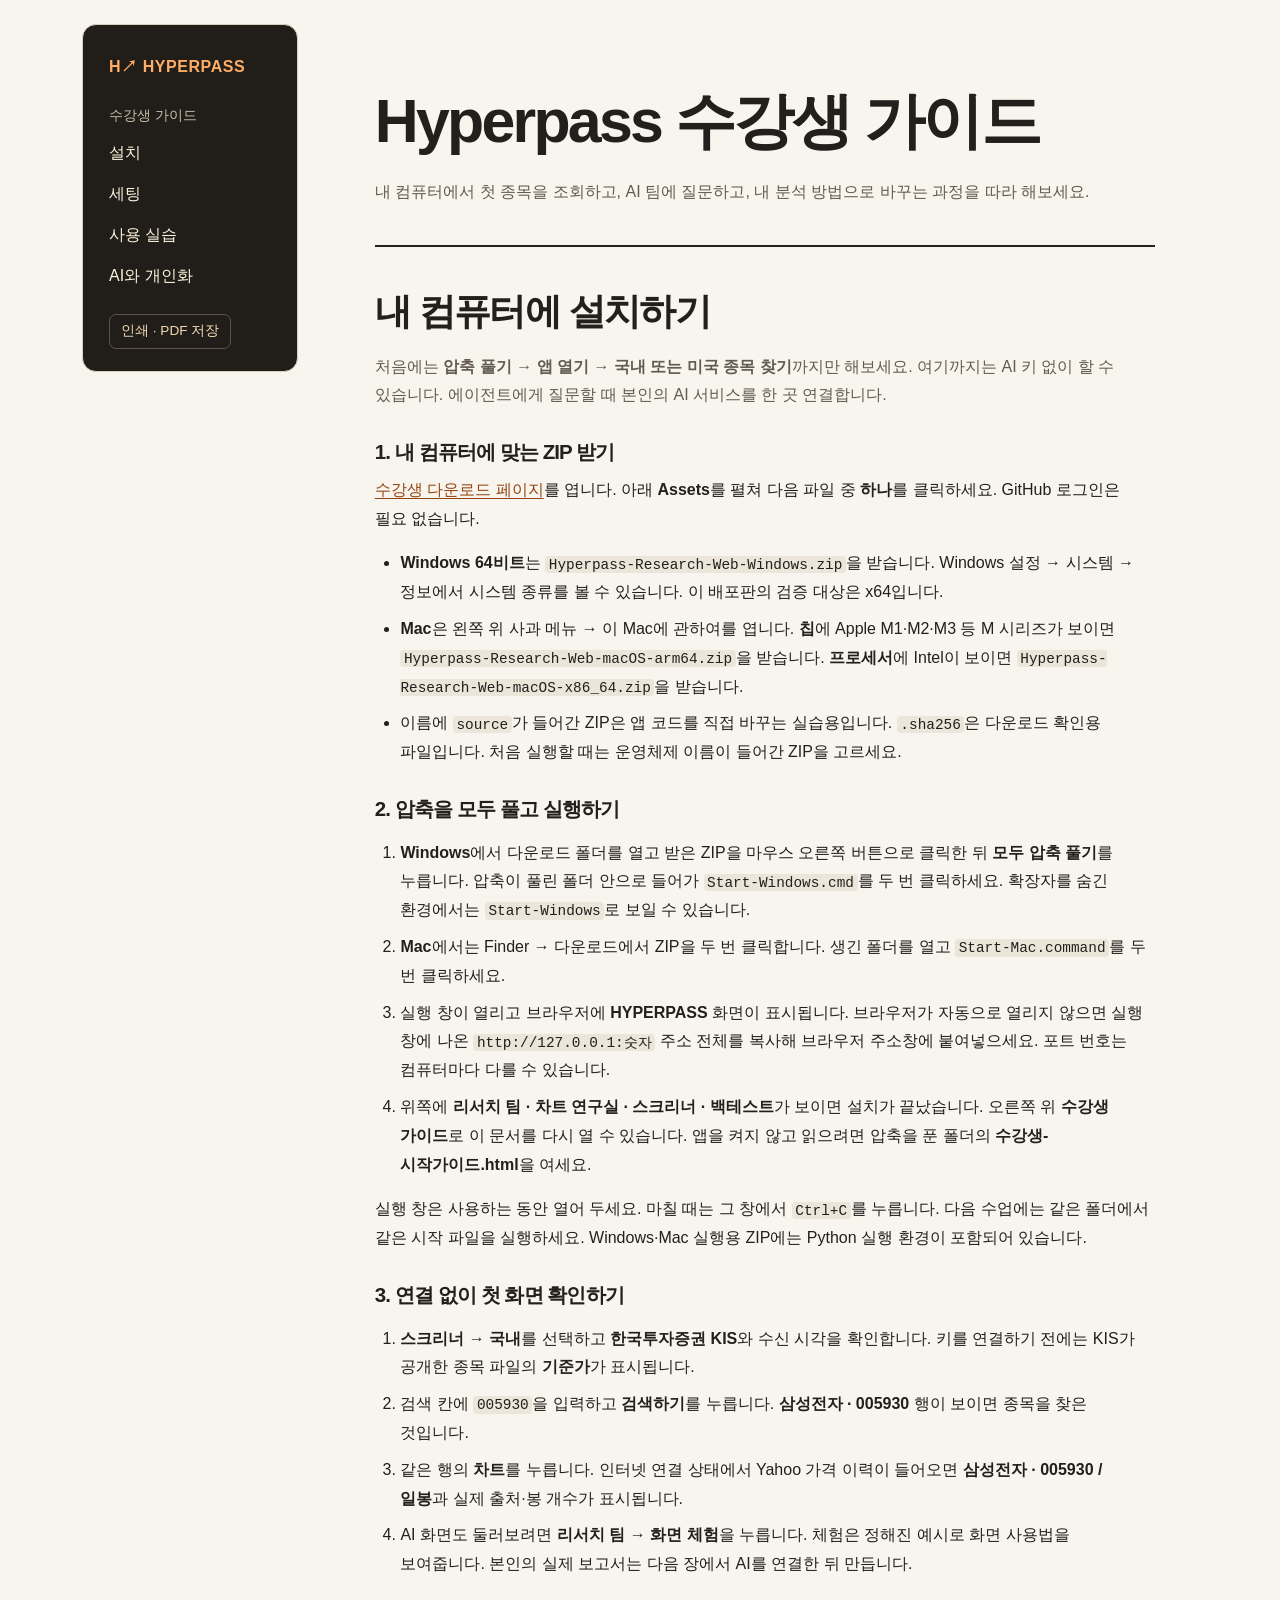
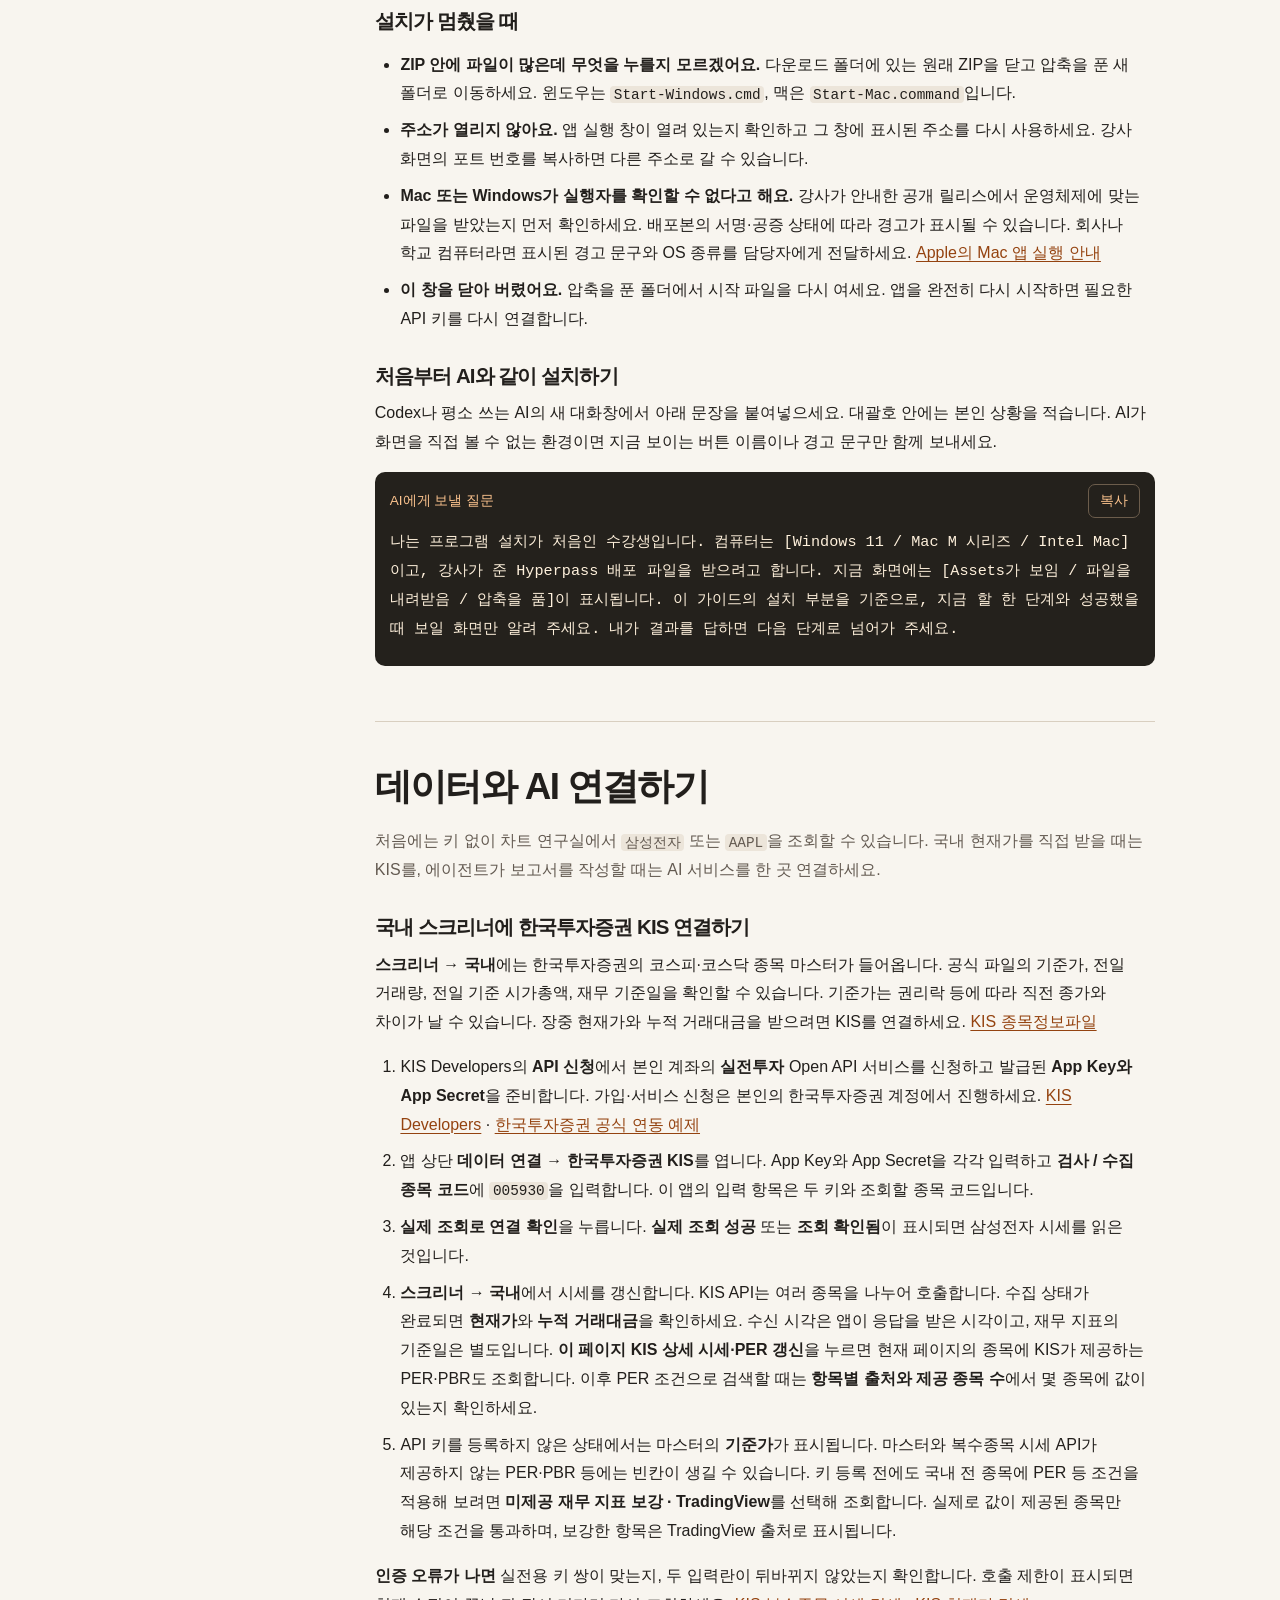
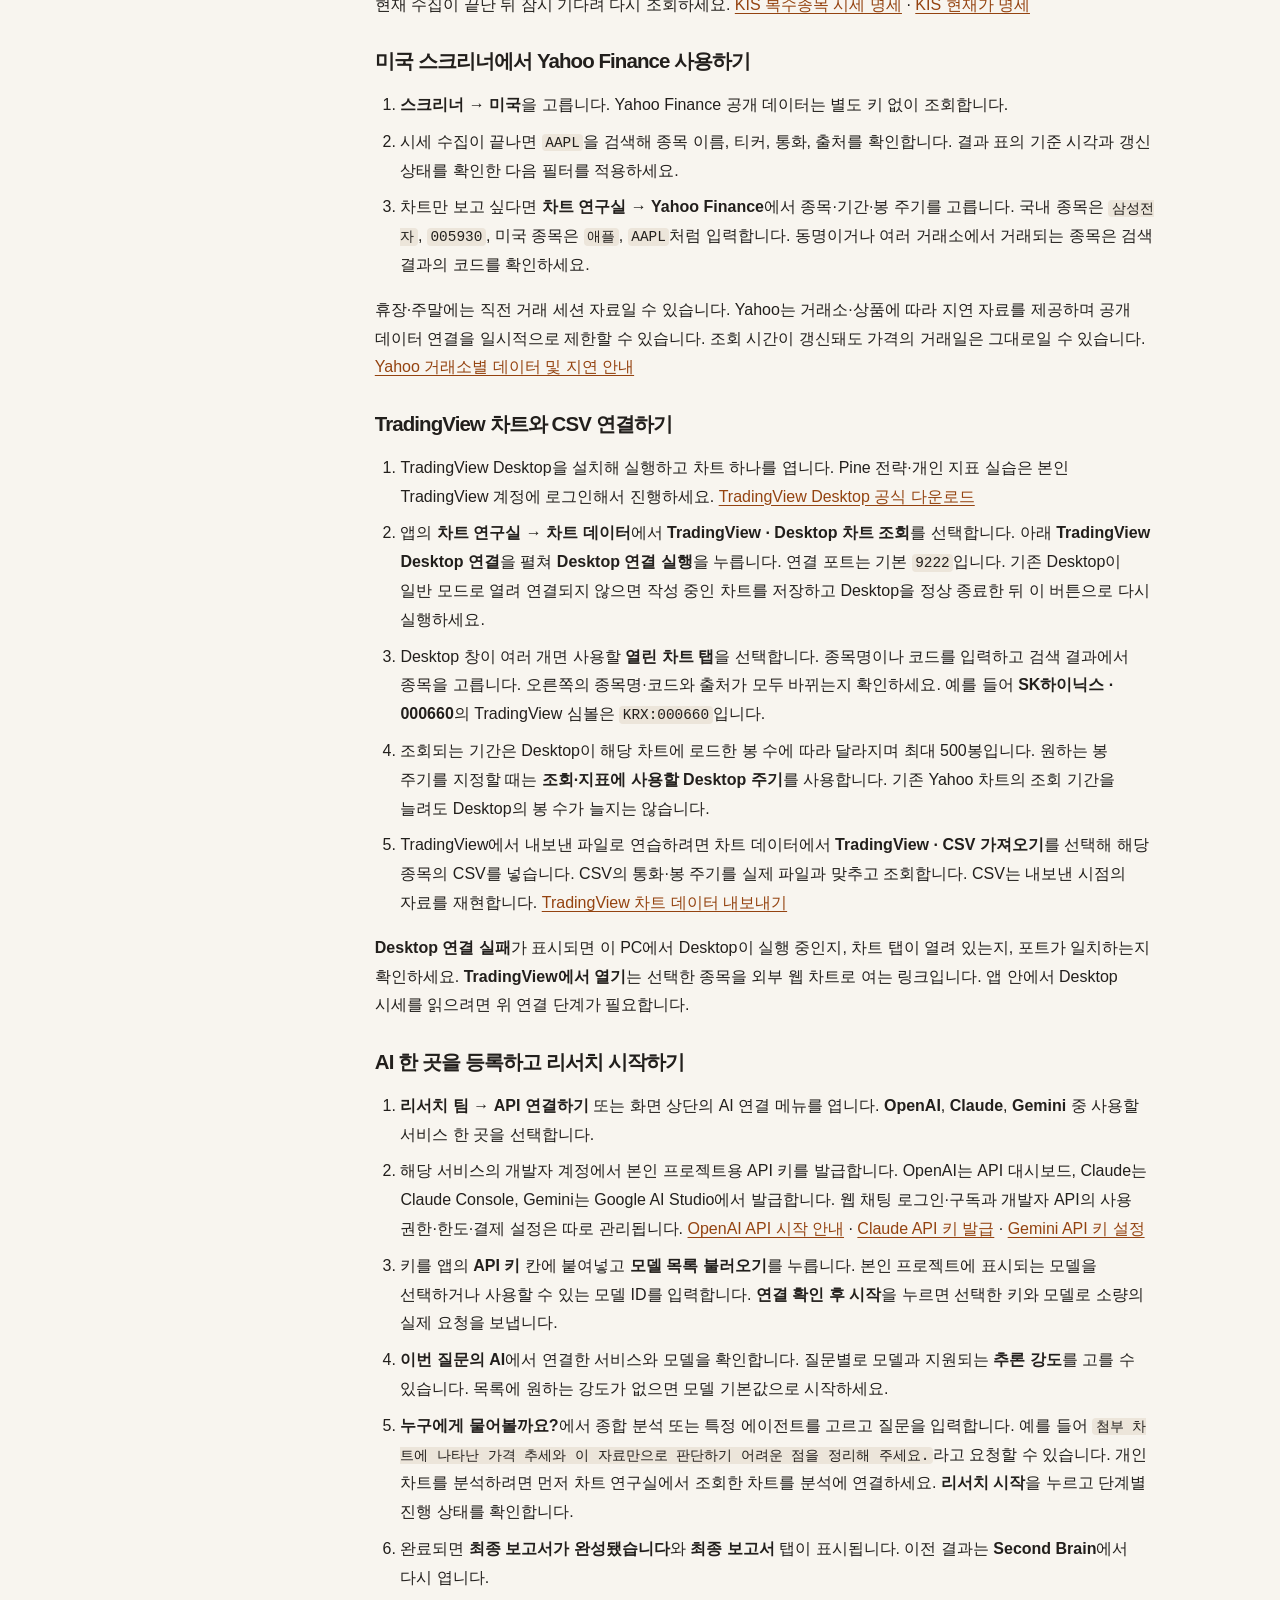
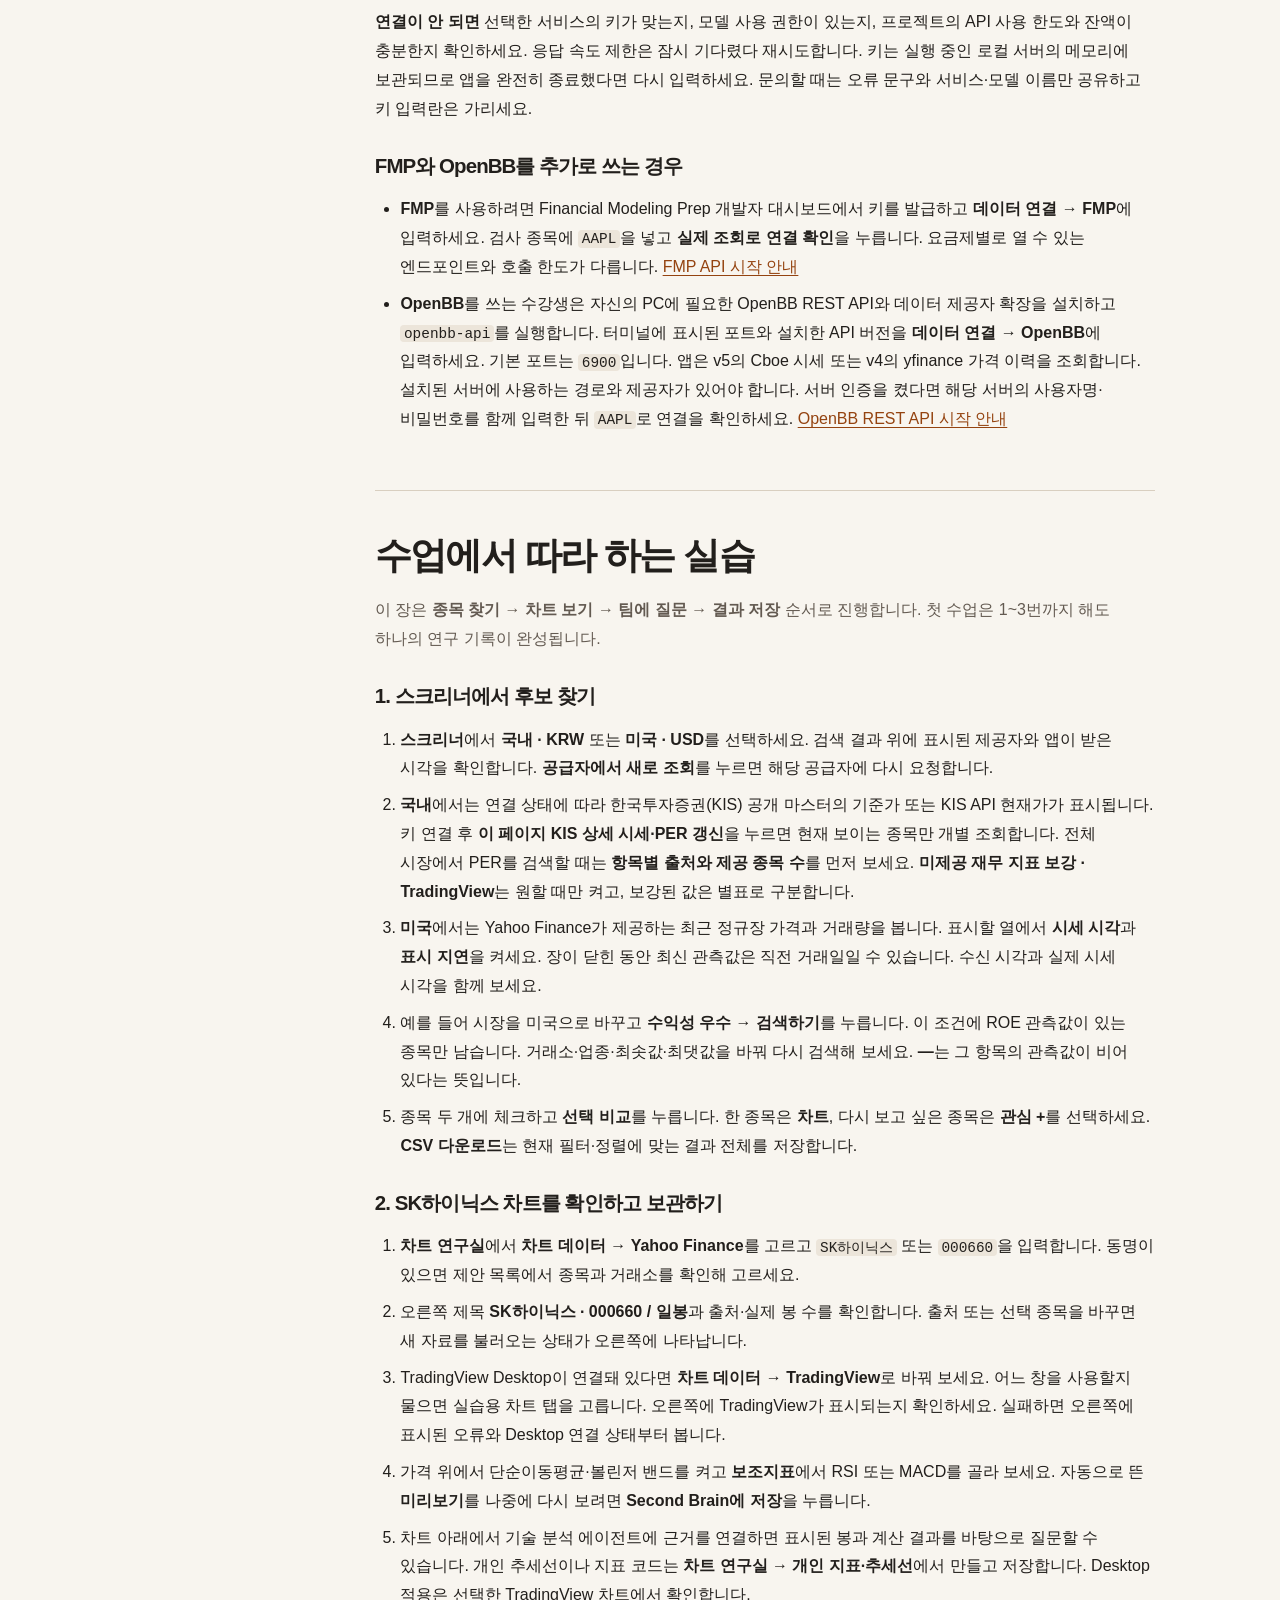
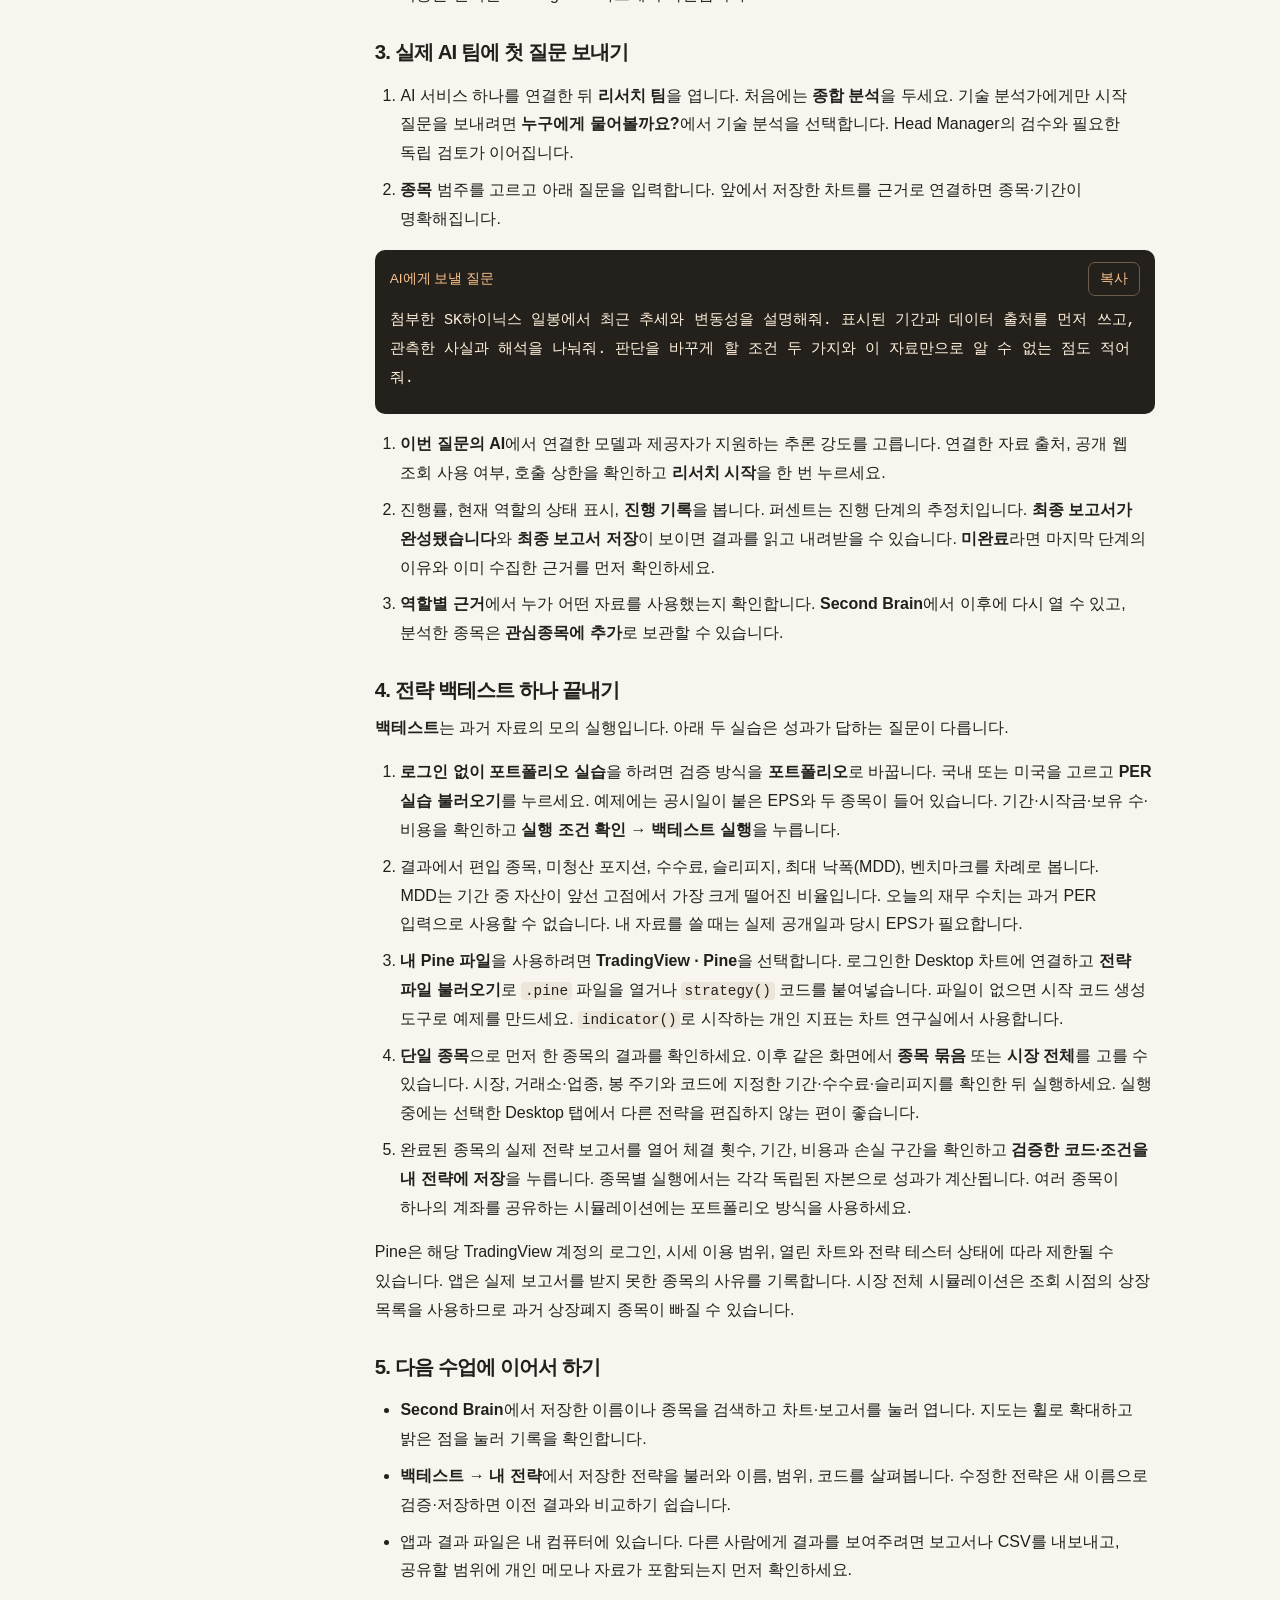
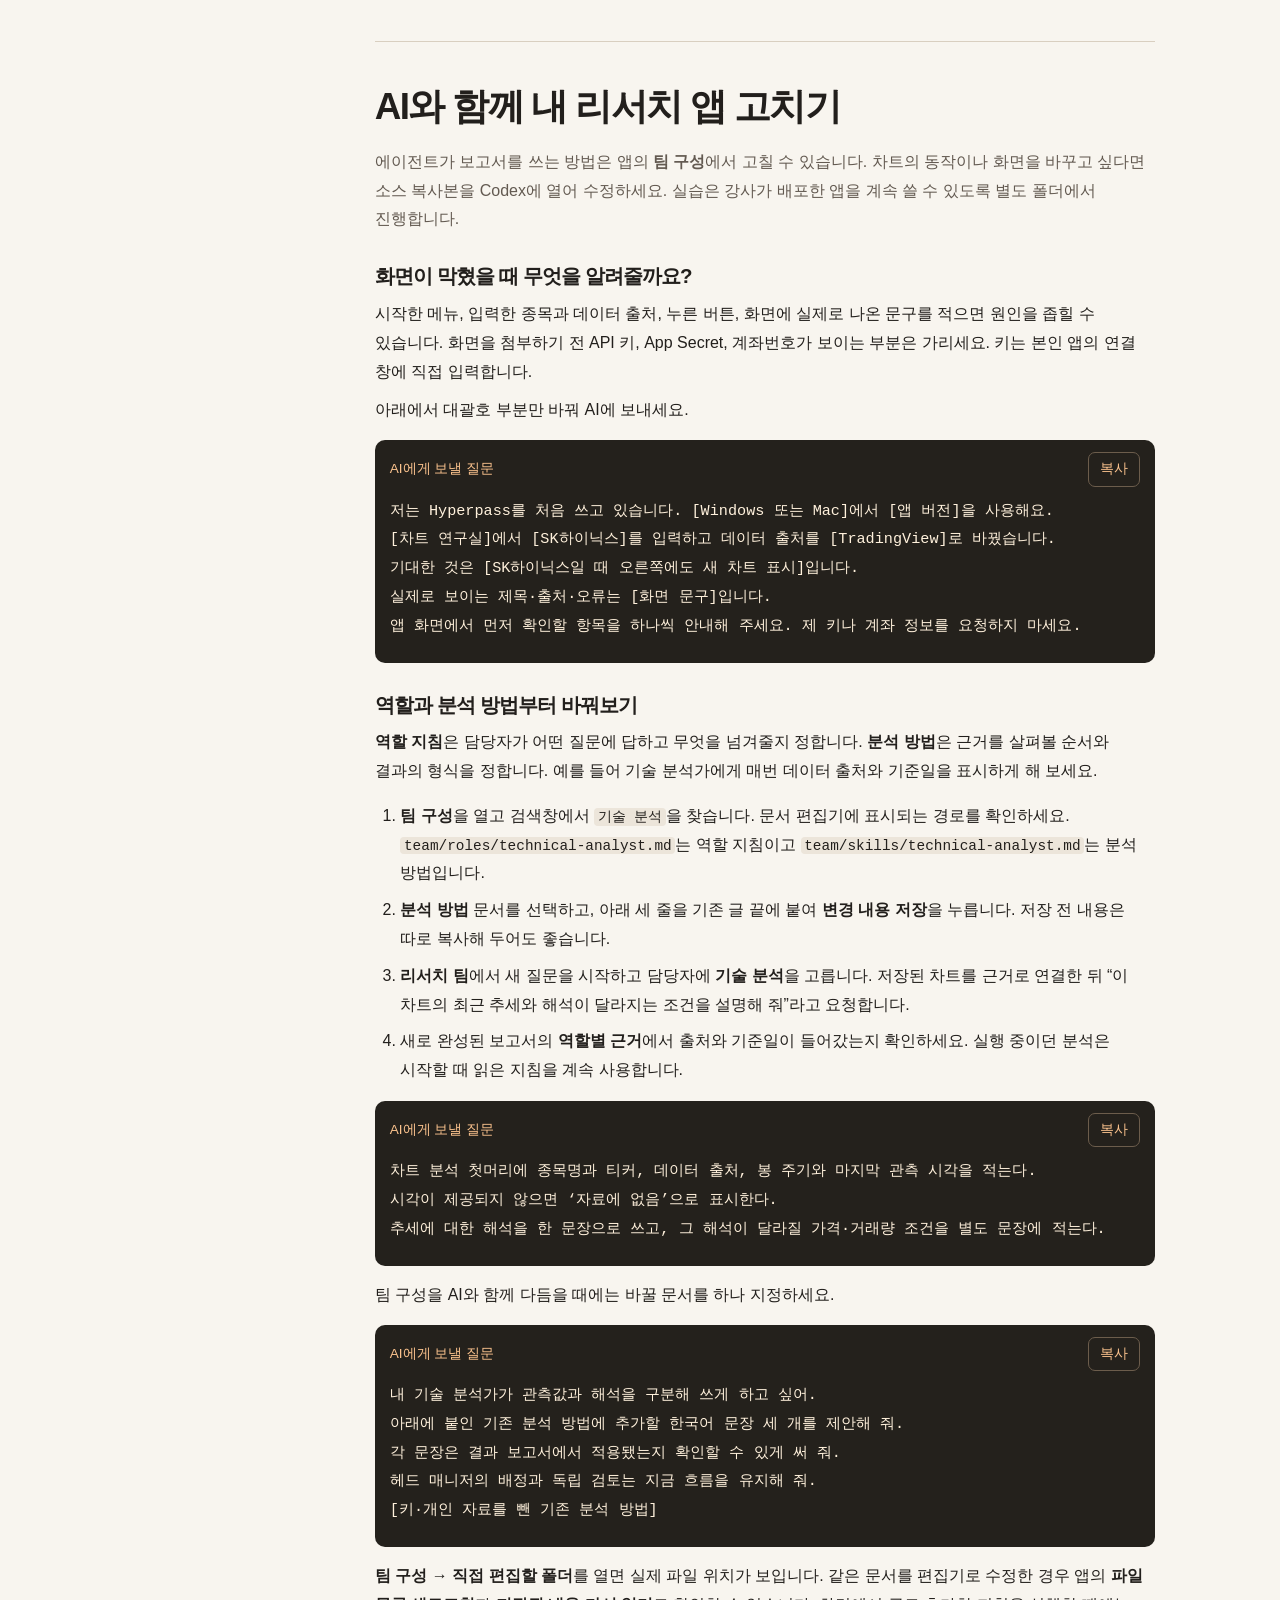
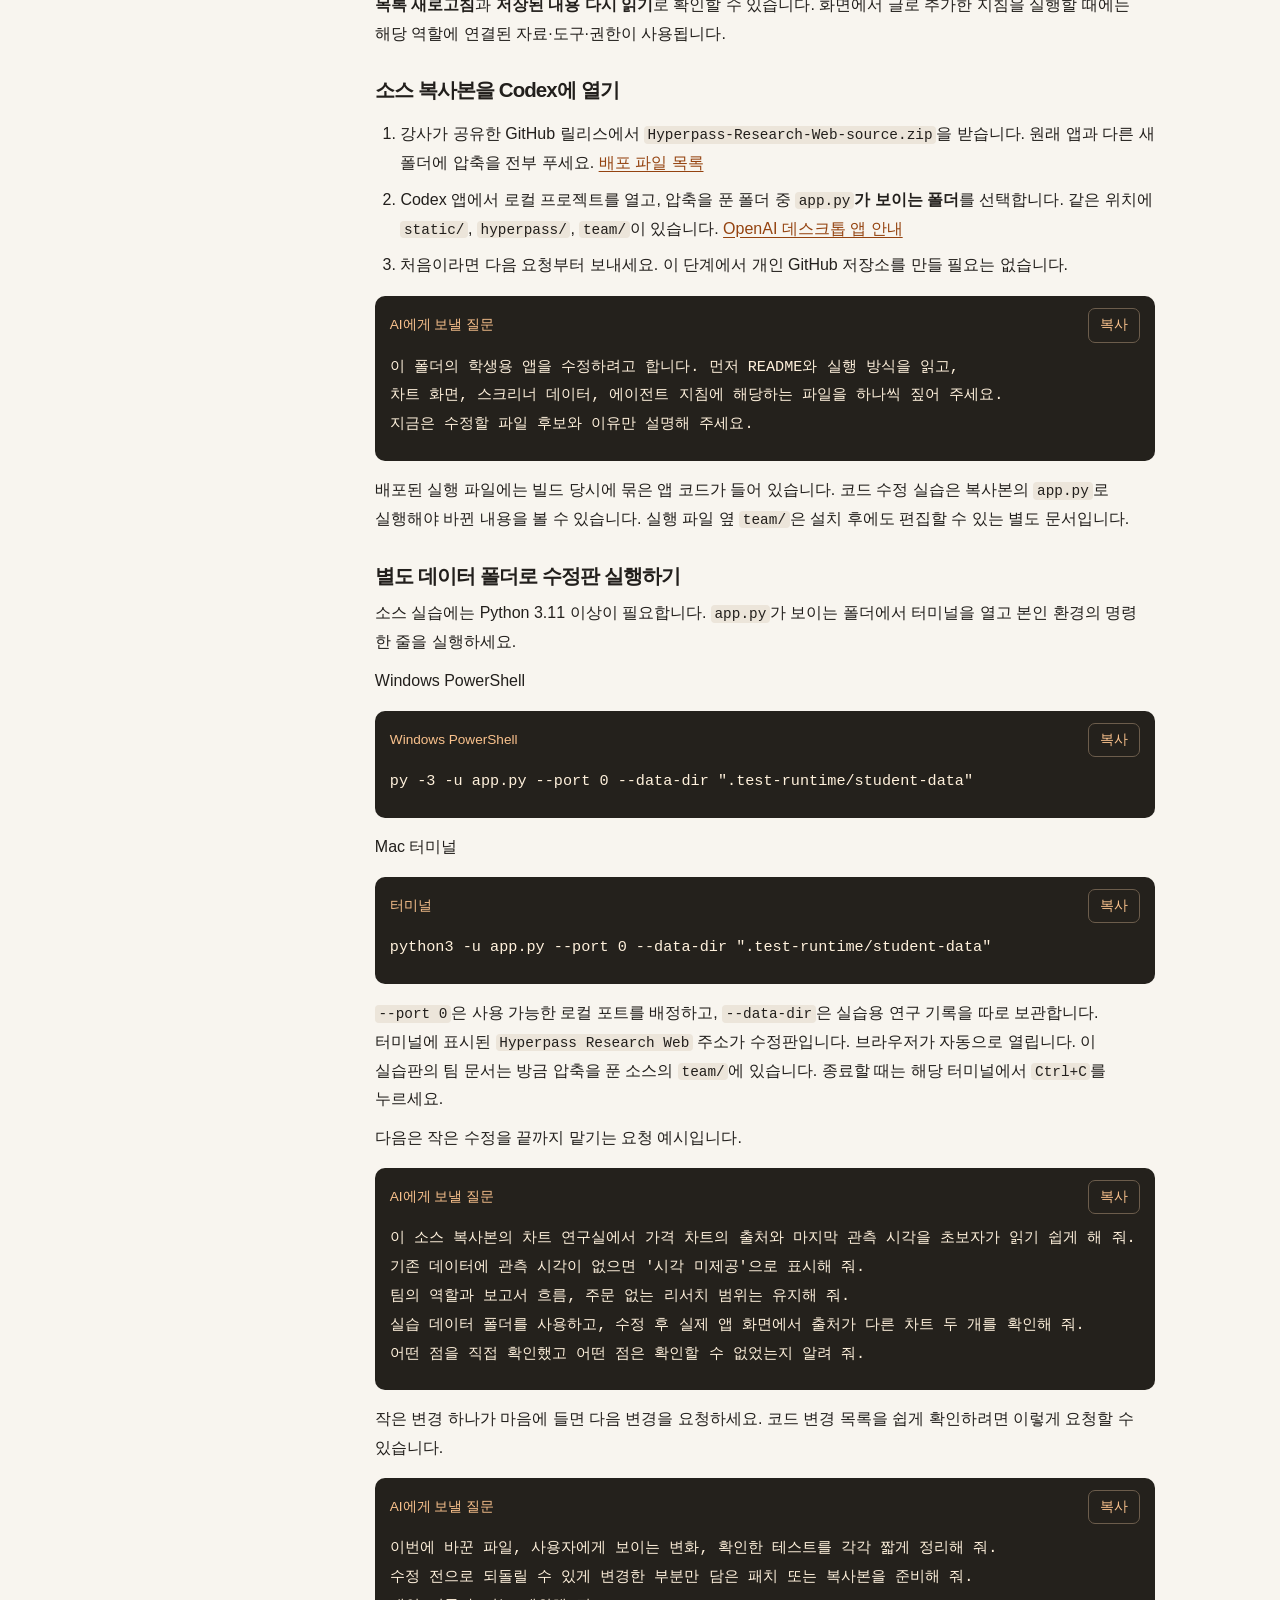
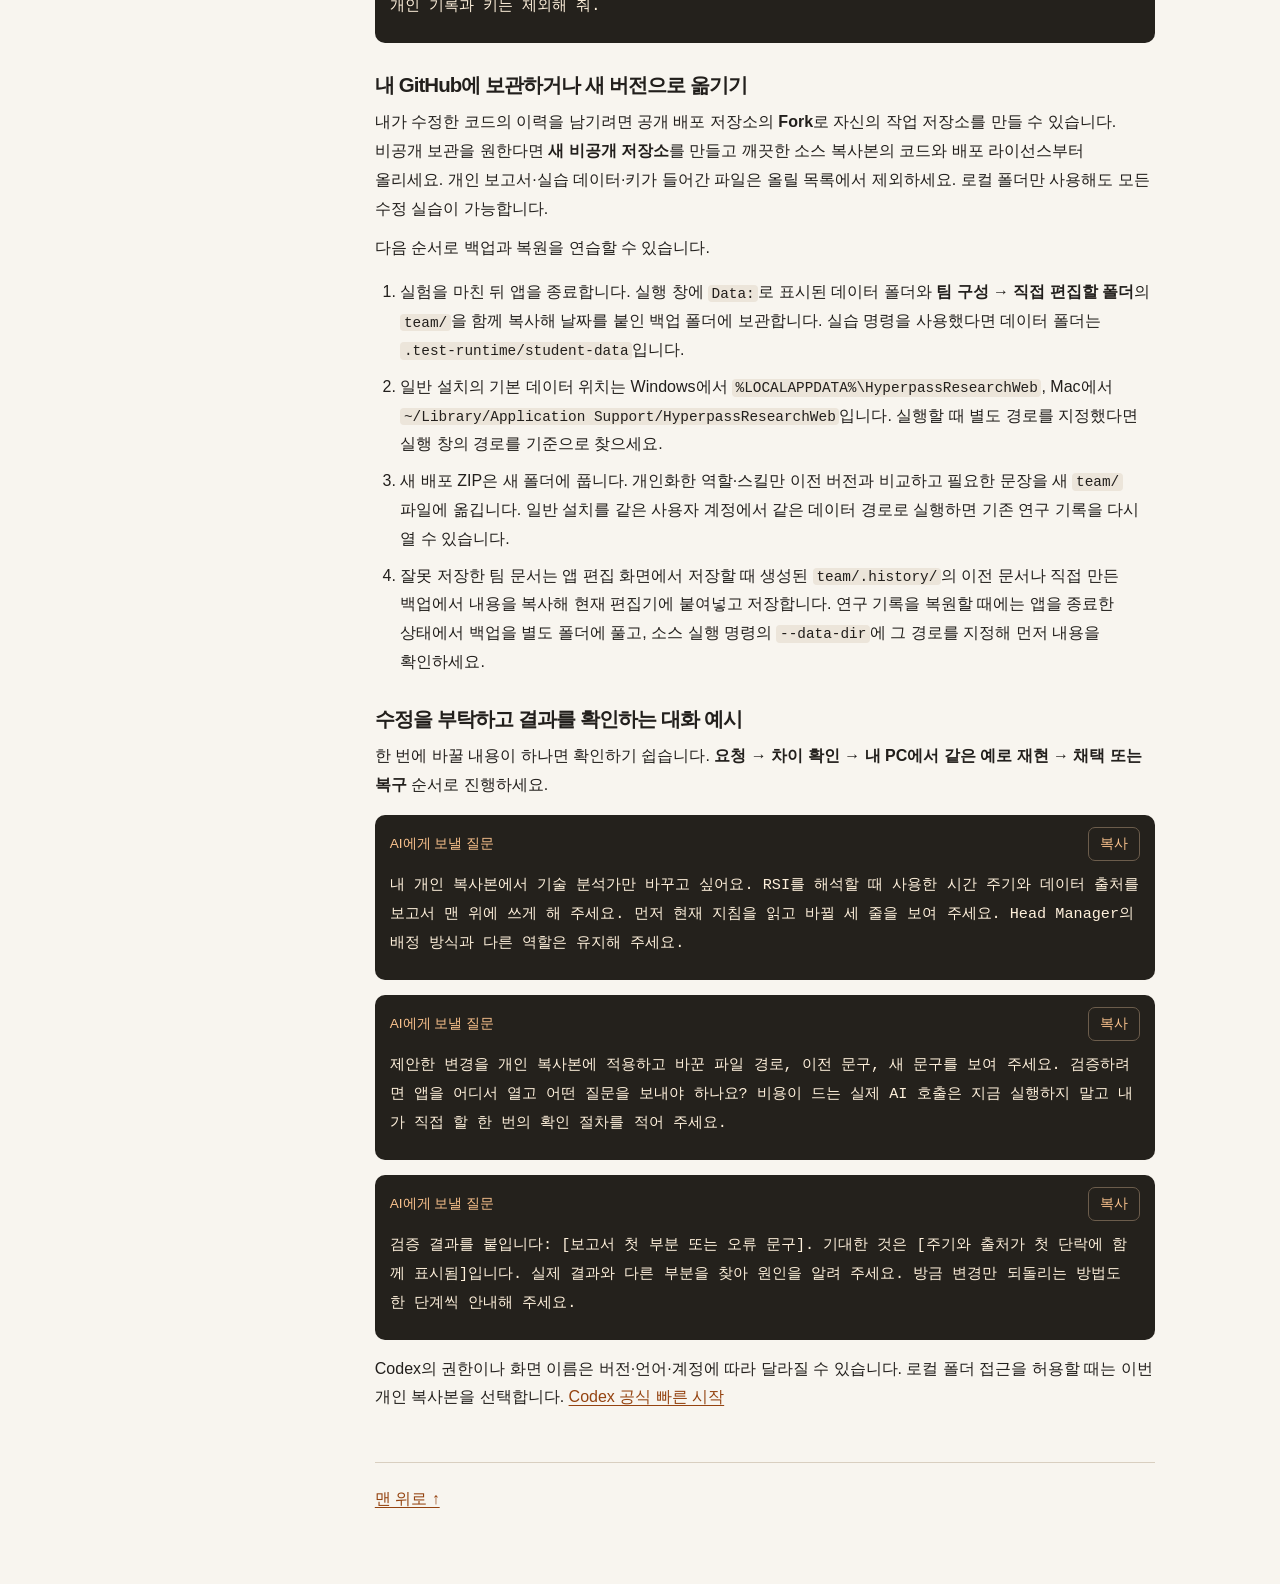
==== 수강생-시작가이드.html @ 729f82e4 "Refresh charts on selection and screen equities from KIS and Yahoo with a student handbook" ====
<!doctype html>
<html lang="ko"><head><meta charset="utf-8"><meta name="viewport" content="width=device-width,initial-scale=1"><title>Hyperpass 수강생 가이드</title><link rel="stylesheet" href="static/student-guide.css"></head>
<body><a class="skip" href="#install">본문으로 이동</a><div class="layout"><nav aria-label="가이드 목차"><a class="brand" href="#top">H↗ HYPERPASS</a><p>수강생 가이드</p><a href="#install">설치</a><a href="#setup">세팅</a><a href="#use">사용 실습</a><a href="#custom">AI와 개인화</a><button type="button" id="print">인쇄 · PDF 저장</button></nav>
<main><header id="top"><h1>Hyperpass 수강생 가이드</h1><p>내 컴퓨터에서 첫 종목을 조회하고, AI 팀에 질문하고, 내 분석 방법으로 바꾸는 과정을 따라 해보세요.</p></header>
<section class="chapter" id="install">
<h2>내 컴퓨터에 설치하기</h2>
<p>처음에는 <strong>압축 풀기 → 앱 열기 → 국내 또는 미국 종목 찾기</strong>까지만 해보세요. 여기까지는 AI 키 없이 할 수 있습니다. 에이전트에게 질문할 때 본인의 AI 서비스를 한 곳 연결합니다.</p>
<h3>1. 내 컴퓨터에 맞는 ZIP 받기</h3>
<p><a href="https://github.com/rrw9002-ops/Hyperpass-Research-Web/releases/tag/v0.7.2-preview">수강생 다운로드 페이지</a>를 엽니다. 아래 <strong>Assets</strong>를 펼쳐 다음 파일 중 <strong>하나</strong>를 클릭하세요. GitHub 로그인은 필요 없습니다.</p>
<ul>
<li><strong>Windows 64비트</strong>는 <code>Hyperpass-Research-Web-Windows.zip</code>을 받습니다. Windows 설정 → 시스템 → 정보에서 시스템 종류를 볼 수 있습니다. 이 배포판의 검증 대상은 x64입니다.</li>
<li><strong>Mac</strong>은 왼쪽 위 사과 메뉴 → 이 Mac에 관하여를 엽니다. <strong>칩</strong>에 Apple M1·M2·M3 등 M 시리즈가 보이면 <code>Hyperpass-Research-Web-macOS-arm64.zip</code>을 받습니다. <strong>프로세서</strong>에 Intel이 보이면 <code>Hyperpass-Research-Web-macOS-x86_64.zip</code>을 받습니다.</li>
<li>이름에 <code>source</code>가 들어간 ZIP은 앱 코드를 직접 바꾸는 실습용입니다. <code>.sha256</code>은 다운로드 확인용 파일입니다. 처음 실행할 때는 운영체제 이름이 들어간 ZIP을 고르세요.</li>
</ul>
<h3>2. 압축을 모두 풀고 실행하기</h3>
<ol>
<li><strong>Windows</strong>에서 다운로드 폴더를 열고 받은 ZIP을 마우스 오른쪽 버튼으로 클릭한 뒤 <strong>모두 압축 풀기</strong>를 누릅니다. 압축이 풀린 폴더 안으로 들어가 <code>Start-Windows.cmd</code>를 두 번 클릭하세요. 확장자를 숨긴 환경에서는 <code>Start-Windows</code>로 보일 수 있습니다.</li>
<li><strong>Mac</strong>에서는 Finder → 다운로드에서 ZIP을 두 번 클릭합니다. 생긴 폴더를 열고 <code>Start-Mac.command</code>를 두 번 클릭하세요.</li>
<li>실행 창이 열리고 브라우저에 <strong>HYPERPASS</strong> 화면이 표시됩니다. 브라우저가 자동으로 열리지 않으면 실행 창에 나온 <code>http://127.0.0.1:숫자</code> 주소 전체를 복사해 브라우저 주소창에 붙여넣으세요. 포트 번호는 컴퓨터마다 다를 수 있습니다.</li>
<li>위쪽에 <strong>리서치 팀 · 차트 연구실 · 스크리너 · 백테스트</strong>가 보이면 설치가 끝났습니다. 오른쪽 위 <strong>수강생 가이드</strong>로 이 문서를 다시 열 수 있습니다. 앱을 켜지 않고 읽으려면 압축을 푼 폴더의 <strong>수강생-시작가이드.html</strong>을 여세요.</li>
</ol>
<p>실행 창은 사용하는 동안 열어 두세요. 마칠 때는 그 창에서 <code>Ctrl+C</code>를 누릅니다. 다음 수업에는 같은 폴더에서 같은 시작 파일을 실행하세요. Windows·Mac 실행용 ZIP에는 Python 실행 환경이 포함되어 있습니다.</p>
<h3>3. 연결 없이 첫 화면 확인하기</h3>
<ol>
<li><strong>스크리너 → 국내</strong>를 선택하고 <strong>한국투자증권 KIS</strong>와 수신 시각을 확인합니다. 키를 연결하기 전에는 KIS가 공개한 종목 파일의 <strong>기준가</strong>가 표시됩니다.</li>
<li>검색 칸에 <code>005930</code>을 입력하고 <strong>검색하기</strong>를 누릅니다. <strong>삼성전자 · 005930</strong> 행이 보이면 종목을 찾은 것입니다.</li>
<li>같은 행의 <strong>차트</strong>를 누릅니다. 인터넷 연결 상태에서 Yahoo 가격 이력이 들어오면 <strong>삼성전자 · 005930 / 일봉</strong>과 실제 출처·봉 개수가 표시됩니다.</li>
<li>AI 화면도 둘러보려면 <strong>리서치 팀 → 화면 체험</strong>을 누릅니다. 체험은 정해진 예시로 화면 사용법을 보여줍니다. 본인의 실제 보고서는 다음 장에서 AI를 연결한 뒤 만듭니다.</li>
</ol>
<h3>설치가 멈췄을 때</h3>
<ul>
<li><strong>ZIP 안에 파일이 많은데 무엇을 누를지 모르겠어요.</strong> 다운로드 폴더에 있는 원래 ZIP을 닫고 압축을 푼 새 폴더로 이동하세요. 윈도우는 <code>Start-Windows.cmd</code>, 맥은 <code>Start-Mac.command</code>입니다.</li>
<li><strong>주소가 열리지 않아요.</strong> 앱 실행 창이 열려 있는지 확인하고 그 창에 표시된 주소를 다시 사용하세요. 강사 화면의 포트 번호를 복사하면 다른 주소로 갈 수 있습니다.</li>
<li><strong>Mac 또는 Windows가 실행자를 확인할 수 없다고 해요.</strong> 강사가 안내한 공개 릴리스에서 운영체제에 맞는 파일을 받았는지 먼저 확인하세요. 배포본의 서명·공증 상태에 따라 경고가 표시될 수 있습니다. 회사나 학교 컴퓨터라면 표시된 경고 문구와 OS 종류를 담당자에게 전달하세요. <a href="https://support.apple.com/ko-kr/102445">Apple의 Mac 앱 실행 안내</a></li>
<li><strong>이 창을 닫아 버렸어요.</strong> 압축을 푼 폴더에서 시작 파일을 다시 여세요. 앱을 완전히 다시 시작하면 필요한 API 키를 다시 연결합니다.</li>
</ul>
<h3>처음부터 AI와 같이 설치하기</h3>
<p>Codex나 평소 쓰는 AI의 새 대화창에서 아래 문장을 붙여넣으세요. 대괄호 안에는 본인 상황을 적습니다. AI가 화면을 직접 볼 수 없는 환경이면 지금 보이는 버튼 이름이나 경고 문구만 함께 보내세요.</p>
<div class="example"><div><span>AI에게 보낼 질문</span><button class="copy" type="button">복사</button></div><pre><code>나는 프로그램 설치가 처음인 수강생입니다. 컴퓨터는 [Windows 11 / Mac M 시리즈 / Intel Mac]이고, 강사가 준 Hyperpass 배포 파일을 받으려고 합니다. 지금 화면에는 [Assets가 보임 / 파일을 내려받음 / 압축을 품]이 표시됩니다. 이 가이드의 설치 부분을 기준으로, 지금 할 한 단계와 성공했을 때 보일 화면만 알려 주세요. 내가 결과를 답하면 다음 단계로 넘어가 주세요.</code></pre></div>
</section>
<section class="chapter" id="setup">
<h2>데이터와 AI 연결하기</h2>
<p>처음에는 키 없이 차트 연구실에서 <code>삼성전자</code> 또는 <code>AAPL</code>을 조회할 수 있습니다. 국내 현재가를 직접 받을 때는 KIS를, 에이전트가 보고서를 작성할 때는 AI 서비스를 한 곳 연결하세요.</p>
<h3>국내 스크리너에 한국투자증권 KIS 연결하기</h3>
<p><strong>스크리너 → 국내</strong>에는 한국투자증권의 코스피·코스닥 종목 마스터가 들어옵니다. 공식 파일의 기준가, 전일 거래량, 전일 기준 시가총액, 재무 기준일을 확인할 수 있습니다. 기준가는 권리락 등에 따라 직전 종가와 차이가 날 수 있습니다. 장중 현재가와 누적 거래대금을 받으려면 KIS를 연결하세요. <a href="https://github.com/koreainvestment/open-trading-api/tree/main/stocks_info">KIS 종목정보파일</a></p>
<ol>
<li>KIS Developers의 <strong>API 신청</strong>에서 본인 계좌의 <strong>실전투자</strong> Open API 서비스를 신청하고 발급된 <strong>App Key와 App Secret</strong>을 준비합니다. 가입·서비스 신청은 본인의 한국투자증권 계정에서 진행하세요. <a href="https://apiportal.koreainvestment.com/">KIS Developers</a> · <a href="https://github.com/koreainvestment/open-trading-api">한국투자증권 공식 연동 예제</a></li>
<li>앱 상단 <strong>데이터 연결 → 한국투자증권 KIS</strong>를 엽니다. App Key와 App Secret을 각각 입력하고 <strong>검사 / 수집 종목 코드</strong>에 <code>005930</code>을 입력합니다. 이 앱의 입력 항목은 두 키와 조회할 종목 코드입니다.</li>
<li><strong>실제 조회로 연결 확인</strong>을 누릅니다. <strong>실제 조회 성공</strong> 또는 <strong>조회 확인됨</strong>이 표시되면 삼성전자 시세를 읽은 것입니다.</li>
<li><strong>스크리너 → 국내</strong>에서 시세를 갱신합니다. KIS API는 여러 종목을 나누어 호출합니다. 수집 상태가 완료되면 <strong>현재가</strong>와 <strong>누적 거래대금</strong>을 확인하세요. 수신 시각은 앱이 응답을 받은 시각이고, 재무 지표의 기준일은 별도입니다. <strong>이 페이지 KIS 상세 시세·PER 갱신</strong>을 누르면 현재 페이지의 종목에 KIS가 제공하는 PER·PBR도 조회합니다. 이후 PER 조건으로 검색할 때는 <strong>항목별 출처와 제공 종목 수</strong>에서 몇 종목에 값이 있는지 확인하세요.</li>
<li>API 키를 등록하지 않은 상태에서는 마스터의 <strong>기준가</strong>가 표시됩니다. 마스터와 복수종목 시세 API가 제공하지 않는 PER·PBR 등에는 빈칸이 생길 수 있습니다. 키 등록 전에도 국내 전 종목에 PER 등 조건을 적용해 보려면 <strong>미제공 재무 지표 보강 · TradingView</strong>를 선택해 조회합니다. 실제로 값이 제공된 종목만 해당 조건을 통과하며, 보강한 항목은 TradingView 출처로 표시됩니다.</li>
</ol>
<p><strong>인증 오류가 나면</strong> 실전용 키 쌍이 맞는지, 두 입력란이 뒤바뀌지 않았는지 확인합니다. 호출 제한이 표시되면 현재 수집이 끝난 뒤 잠시 기다려 다시 조회하세요. <a href="https://github.com/koreainvestment/open-trading-api/tree/main/examples_llm/domestic_stock/intstock_multprice">KIS 복수종목 시세 명세</a> · <a href="https://github.com/koreainvestment/open-trading-api/tree/main/examples_llm/domestic_stock/inquire_price">KIS 현재가 명세</a></p>
<h3>미국 스크리너에서 Yahoo Finance 사용하기</h3>
<ol>
<li><strong>스크리너 → 미국</strong>을 고릅니다. Yahoo Finance 공개 데이터는 별도 키 없이 조회합니다.</li>
<li>시세 수집이 끝나면 <code>AAPL</code>을 검색해 종목 이름, 티커, 통화, 출처를 확인합니다. 결과 표의 기준 시각과 갱신 상태를 확인한 다음 필터를 적용하세요.</li>
<li>차트만 보고 싶다면 <strong>차트 연구실 → Yahoo Finance</strong>에서 종목·기간·봉 주기를 고릅니다. 국내 종목은 <code>삼성전자</code>, <code>005930</code>, 미국 종목은 <code>애플</code>, <code>AAPL</code>처럼 입력합니다. 동명이거나 여러 거래소에서 거래되는 종목은 검색 결과의 코드를 확인하세요.</li>
</ol>
<p>휴장·주말에는 직전 거래 세션 자료일 수 있습니다. Yahoo는 거래소·상품에 따라 지연 자료를 제공하며 공개 데이터 연결을 일시적으로 제한할 수 있습니다. 조회 시간이 갱신돼도 가격의 거래일은 그대로일 수 있습니다. <a href="https://help.yahoo.com/kb/finance/article-exchanges-data-delays-sln2310.html">Yahoo 거래소별 데이터 및 지연 안내</a></p>
<h3>TradingView 차트와 CSV 연결하기</h3>
<ol>
<li>TradingView Desktop을 설치해 실행하고 차트 하나를 엽니다. Pine 전략·개인 지표 실습은 본인 TradingView 계정에 로그인해서 진행하세요. <a href="https://www.tradingview.com/desktop/">TradingView Desktop 공식 다운로드</a></li>
<li>앱의 <strong>차트 연구실 → 차트 데이터</strong>에서 <strong>TradingView · Desktop 차트 조회</strong>를 선택합니다. 아래 <strong>TradingView Desktop 연결</strong>을 펼쳐 <strong>Desktop 연결 실행</strong>을 누릅니다. 연결 포트는 기본 <code>9222</code>입니다. 기존 Desktop이 일반 모드로 열려 연결되지 않으면 작성 중인 차트를 저장하고 Desktop을 정상 종료한 뒤 이 버튼으로 다시 실행하세요.</li>
<li>Desktop 창이 여러 개면 사용할 <strong>열린 차트 탭</strong>을 선택합니다. 종목명이나 코드를 입력하고 검색 결과에서 종목을 고릅니다. 오른쪽의 종목명·코드와 출처가 모두 바뀌는지 확인하세요. 예를 들어 <strong>SK하이닉스 · 000660</strong>의 TradingView 심볼은 <code>KRX:000660</code>입니다.</li>
<li>조회되는 기간은 Desktop이 해당 차트에 로드한 봉 수에 따라 달라지며 최대 500봉입니다. 원하는 봉 주기를 지정할 때는 <strong>조회·지표에 사용할 Desktop 주기</strong>를 사용합니다. 기존 Yahoo 차트의 조회 기간을 늘려도 Desktop의 봉 수가 늘지는 않습니다.</li>
<li>TradingView에서 내보낸 파일로 연습하려면 차트 데이터에서 <strong>TradingView · CSV 가져오기</strong>를 선택해 해당 종목의 CSV를 넣습니다. CSV의 통화·봉 주기를 실제 파일과 맞추고 조회합니다. CSV는 내보낸 시점의 자료를 재현합니다. <a href="https://www.tradingview.com/support/solutions/43000537255-how-to-export-chart-data/">TradingView 차트 데이터 내보내기</a></li>
</ol>
<p><strong>Desktop 연결 실패</strong>가 표시되면 이 PC에서 Desktop이 실행 중인지, 차트 탭이 열려 있는지, 포트가 일치하는지 확인하세요. <strong>TradingView에서 열기</strong>는 선택한 종목을 외부 웹 차트로 여는 링크입니다. 앱 안에서 Desktop 시세를 읽으려면 위 연결 단계가 필요합니다.</p>
<h3>AI 한 곳을 등록하고 리서치 시작하기</h3>
<ol>
<li><strong>리서치 팀 → API 연결하기</strong> 또는 화면 상단의 AI 연결 메뉴를 엽니다. <strong>OpenAI</strong>, <strong>Claude</strong>, <strong>Gemini</strong> 중 사용할 서비스 한 곳을 선택합니다.</li>
<li>해당 서비스의 개발자 계정에서 본인 프로젝트용 API 키를 발급합니다. OpenAI는 API 대시보드, Claude는 Claude Console, Gemini는 Google AI Studio에서 발급합니다. 웹 채팅 로그인·구독과 개발자 API의 사용 권한·한도·결제 설정은 따로 관리됩니다. <a href="https://developers.openai.com/api/docs/quickstart">OpenAI API 시작 안내</a> · <a href="https://platform.claude.com/docs/en/get-api-key">Claude API 키 발급</a> · <a href="https://ai.google.dev/gemini-api/docs/api-key">Gemini API 키 설정</a></li>
<li>키를 앱의 <strong>API 키</strong> 칸에 붙여넣고 <strong>모델 목록 불러오기</strong>를 누릅니다. 본인 프로젝트에 표시되는 모델을 선택하거나 사용할 수 있는 모델 ID를 입력합니다. <strong>연결 확인 후 시작</strong>을 누르면 선택한 키와 모델로 소량의 실제 요청을 보냅니다.</li>
<li><strong>이번 질문의 AI</strong>에서 연결한 서비스와 모델을 확인합니다. 질문별로 모델과 지원되는 <strong>추론 강도</strong>를 고를 수 있습니다. 목록에 원하는 강도가 없으면 모델 기본값으로 시작하세요.</li>
<li><strong>누구에게 물어볼까요?</strong>에서 종합 분석 또는 특정 에이전트를 고르고 질문을 입력합니다. 예를 들어 <code>첨부 차트에 나타난 가격 추세와 이 자료만으로 판단하기 어려운 점을 정리해 주세요.</code>라고 요청할 수 있습니다. 개인 차트를 분석하려면 먼저 차트 연구실에서 조회한 차트를 분석에 연결하세요. <strong>리서치 시작</strong>을 누르고 단계별 진행 상태를 확인합니다.</li>
<li>완료되면 <strong>최종 보고서가 완성됐습니다</strong>와 <strong>최종 보고서</strong> 탭이 표시됩니다. 이전 결과는 <strong>Second Brain</strong>에서 다시 엽니다.</li>
</ol>
<p><strong>연결이 안 되면</strong> 선택한 서비스의 키가 맞는지, 모델 사용 권한이 있는지, 프로젝트의 API 사용 한도와 잔액이 충분한지 확인하세요. 응답 속도 제한은 잠시 기다렸다 재시도합니다. 키는 실행 중인 로컬 서버의 메모리에 보관되므로 앱을 완전히 종료했다면 다시 입력하세요. 문의할 때는 오류 문구와 서비스·모델 이름만 공유하고 키 입력란은 가리세요.</p>
<h3>FMP와 OpenBB를 추가로 쓰는 경우</h3>
<ul>
<li><strong>FMP</strong>를 사용하려면 Financial Modeling Prep 개발자 대시보드에서 키를 발급하고 <strong>데이터 연결 → FMP</strong>에 입력하세요. 검사 종목에 <code>AAPL</code>을 넣고 <strong>실제 조회로 연결 확인</strong>을 누릅니다. 요금제별로 열 수 있는 엔드포인트와 호출 한도가 다릅니다. <a href="https://site.financialmodelingprep.com/developer/docs/quickstart">FMP API 시작 안내</a></li>
<li><strong>OpenBB</strong>를 쓰는 수강생은 자신의 PC에 필요한 OpenBB REST API와 데이터 제공자 확장을 설치하고 <code>openbb-api</code>를 실행합니다. 터미널에 표시된 포트와 설치한 API 버전을 <strong>데이터 연결 → OpenBB</strong>에 입력하세요. 기본 포트는 <code>6900</code>입니다. 앱은 v5의 Cboe 시세 또는 v4의 yfinance 가격 이력을 조회합니다. 설치된 서버에 사용하는 경로와 제공자가 있어야 합니다. 서버 인증을 켰다면 해당 서버의 사용자명·비밀번호를 함께 입력한 뒤 <code>AAPL</code>로 연결을 확인하세요. <a href="https://docs.openbb.co/odp/python/quickstart/rest_api">OpenBB REST API 시작 안내</a></li>
</ul>
</section>
<section class="chapter" id="use">
<h2>수업에서 따라 하는 실습</h2>
<p>이 장은 <strong>종목 찾기 → 차트 보기 → 팀에 질문 → 결과 저장</strong> 순서로 진행합니다. 첫 수업은 1~3번까지 해도 하나의 연구 기록이 완성됩니다.</p>
<h3>1. 스크리너에서 후보 찾기</h3>
<ol>
<li><strong>스크리너</strong>에서 <strong>국내 · KRW</strong> 또는 <strong>미국 · USD</strong>를 선택하세요. 검색 결과 위에 표시된 제공자와 앱이 받은 시각을 확인합니다. <strong>공급자에서 새로 조회</strong>를 누르면 해당 공급자에 다시 요청합니다.</li>
<li><strong>국내</strong>에서는 연결 상태에 따라 한국투자증권(KIS) 공개 마스터의 기준가 또는 KIS API 현재가가 표시됩니다. 키 연결 후 <strong>이 페이지 KIS 상세 시세·PER 갱신</strong>을 누르면 현재 보이는 종목만 개별 조회합니다. 전체 시장에서 PER를 검색할 때는 <strong>항목별 출처와 제공 종목 수</strong>를 먼저 보세요. <strong>미제공 재무 지표 보강 · TradingView</strong>는 원할 때만 켜고, 보강된 값은 별표로 구분합니다.</li>
<li><strong>미국</strong>에서는 Yahoo Finance가 제공하는 최근 정규장 가격과 거래량을 봅니다. 표시할 열에서 <strong>시세 시각</strong>과 <strong>표시 지연</strong>을 켜세요. 장이 닫힌 동안 최신 관측값은 직전 거래일일 수 있습니다. 수신 시각과 실제 시세 시각을 함께 보세요.</li>
<li>예를 들어 시장을 미국으로 바꾸고 <strong>수익성 우수 → 검색하기</strong>를 누릅니다. 이 조건에 ROE 관측값이 있는 종목만 남습니다. 거래소·업종·최솟값·최댓값을 바꿔 다시 검색해 보세요. <strong>—</strong>는 그 항목의 관측값이 비어 있다는 뜻입니다.</li>
<li>종목 두 개에 체크하고 <strong>선택 비교</strong>를 누릅니다. 한 종목은 <strong>차트</strong>, 다시 보고 싶은 종목은 <strong>관심 +</strong>를 선택하세요. <strong>CSV 다운로드</strong>는 현재 필터·정렬에 맞는 결과 전체를 저장합니다.</li>
</ol>
<h3>2. SK하이닉스 차트를 확인하고 보관하기</h3>
<ol>
<li><strong>차트 연구실</strong>에서 <strong>차트 데이터 → Yahoo Finance</strong>를 고르고 <code>SK하이닉스</code> 또는 <code>000660</code>을 입력합니다. 동명이 있으면 제안 목록에서 종목과 거래소를 확인해 고르세요.</li>
<li>오른쪽 제목 <strong>SK하이닉스 · 000660 / 일봉</strong>과 출처·실제 봉 수를 확인합니다. 출처 또는 선택 종목을 바꾸면 새 자료를 불러오는 상태가 오른쪽에 나타납니다.</li>
<li>TradingView Desktop이 연결돼 있다면 <strong>차트 데이터 → TradingView</strong>로 바꿔 보세요. 어느 창을 사용할지 물으면 실습용 차트 탭을 고릅니다. 오른쪽에 TradingView가 표시되는지 확인하세요. 실패하면 오른쪽에 표시된 오류와 Desktop 연결 상태부터 봅니다.</li>
<li>가격 위에서 단순이동평균·볼린저 밴드를 켜고 <strong>보조지표</strong>에서 RSI 또는 MACD를 골라 보세요. 자동으로 뜬 <strong>미리보기</strong>를 나중에 다시 보려면 <strong>Second Brain에 저장</strong>을 누릅니다.</li>
<li>차트 아래에서 기술 분석 에이전트에 근거를 연결하면 표시된 봉과 계산 결과를 바탕으로 질문할 수 있습니다. 개인 추세선이나 지표 코드는 <strong>차트 연구실 → 개인 지표·추세선</strong>에서 만들고 저장합니다. Desktop 적용은 선택한 TradingView 차트에서 확인합니다.</li>
</ol>
<h3>3. 실제 AI 팀에 첫 질문 보내기</h3>
<ol>
<li>AI 서비스 하나를 연결한 뒤 <strong>리서치 팀</strong>을 엽니다. 처음에는 <strong>종합 분석</strong>을 두세요. 기술 분석가에게만 시작 질문을 보내려면 <strong>누구에게 물어볼까요?</strong>에서 기술 분석을 선택합니다. Head Manager의 검수와 필요한 독립 검토가 이어집니다.</li>
<li><strong>종목</strong> 범주를 고르고 아래 질문을 입력합니다. 앞에서 저장한 차트를 근거로 연결하면 종목·기간이 명확해집니다.</li>
</ol>
<div class="example"><div><span>AI에게 보낼 질문</span><button class="copy" type="button">복사</button></div><pre><code>첨부한 SK하이닉스 일봉에서 최근 추세와 변동성을 설명해줘. 표시된 기간과 데이터 출처를 먼저 쓰고, 관측한 사실과 해석을 나눠줘. 판단을 바꾸게 할 조건 두 가지와 이 자료만으로 알 수 없는 점도 적어줘.</code></pre></div>
<ol>
<li><strong>이번 질문의 AI</strong>에서 연결한 모델과 제공자가 지원하는 추론 강도를 고릅니다. 연결한 자료 출처, 공개 웹 조회 사용 여부, 호출 상한을 확인하고 <strong>리서치 시작</strong>을 한 번 누르세요.</li>
<li>진행률, 현재 역할의 상태 표시, <strong>진행 기록</strong>을 봅니다. 퍼센트는 진행 단계의 추정치입니다. <strong>최종 보고서가 완성됐습니다</strong>와 <strong>최종 보고서 저장</strong>이 보이면 결과를 읽고 내려받을 수 있습니다. <strong>미완료</strong>라면 마지막 단계의 이유와 이미 수집한 근거를 먼저 확인하세요.</li>
<li><strong>역할별 근거</strong>에서 누가 어떤 자료를 사용했는지 확인합니다. <strong>Second Brain</strong>에서 이후에 다시 열 수 있고, 분석한 종목은 <strong>관심종목에 추가</strong>로 보관할 수 있습니다.</li>
</ol>
<h3>4. 전략 백테스트 하나 끝내기</h3>
<p><strong>백테스트</strong>는 과거 자료의 모의 실행입니다. 아래 두 실습은 성과가 답하는 질문이 다릅니다.</p>
<ol>
<li><strong>로그인 없이 포트폴리오 실습</strong>을 하려면 검증 방식을 <strong>포트폴리오</strong>로 바꿉니다. 국내 또는 미국을 고르고 <strong>PER 실습 불러오기</strong>를 누르세요. 예제에는 공시일이 붙은 EPS와 두 종목이 들어 있습니다. 기간·시작금·보유 수·비용을 확인하고 <strong>실행 조건 확인 → 백테스트 실행</strong>을 누릅니다.</li>
<li>결과에서 편입 종목, 미청산 포지션, 수수료, 슬리피지, 최대 낙폭(MDD), 벤치마크를 차례로 봅니다. MDD는 기간 중 자산이 앞선 고점에서 가장 크게 떨어진 비율입니다. 오늘의 재무 수치는 과거 PER 입력으로 사용할 수 없습니다. 내 자료를 쓸 때는 실제 공개일과 당시 EPS가 필요합니다.</li>
<li><strong>내 Pine 파일</strong>을 사용하려면 <strong>TradingView · Pine</strong>을 선택합니다. 로그인한 Desktop 차트에 연결하고 <strong>전략 파일 불러오기</strong>로 <code>.pine</code> 파일을 열거나 <code>strategy()</code> 코드를 붙여넣습니다. 파일이 없으면 시작 코드 생성 도구로 예제를 만드세요. <code>indicator()</code>로 시작하는 개인 지표는 차트 연구실에서 사용합니다.</li>
<li><strong>단일 종목</strong>으로 먼저 한 종목의 결과를 확인하세요. 이후 같은 화면에서 <strong>종목 묶음</strong> 또는 <strong>시장 전체</strong>를 고를 수 있습니다. 시장, 거래소·업종, 봉 주기와 코드에 지정한 기간·수수료·슬리피지를 확인한 뒤 실행하세요. 실행 중에는 선택한 Desktop 탭에서 다른 전략을 편집하지 않는 편이 좋습니다.</li>
<li>완료된 종목의 실제 전략 보고서를 열어 체결 횟수, 기간, 비용과 손실 구간을 확인하고 <strong>검증한 코드·조건을 내 전략에 저장</strong>을 누릅니다. 종목별 실행에서는 각각 독립된 자본으로 성과가 계산됩니다. 여러 종목이 하나의 계좌를 공유하는 시뮬레이션에는 포트폴리오 방식을 사용하세요.</li>
</ol>
<p>Pine은 해당 TradingView 계정의 로그인, 시세 이용 범위, 열린 차트와 전략 테스터 상태에 따라 제한될 수 있습니다. 앱은 실제 보고서를 받지 못한 종목의 사유를 기록합니다. 시장 전체 시뮬레이션은 조회 시점의 상장 목록을 사용하므로 과거 상장폐지 종목이 빠질 수 있습니다.</p>
<h3>5. 다음 수업에 이어서 하기</h3>
<ul>
<li><strong>Second Brain</strong>에서 저장한 이름이나 종목을 검색하고 차트·보고서를 눌러 엽니다. 지도는 휠로 확대하고 밝은 점을 눌러 기록을 확인합니다.</li>
<li><strong>백테스트 → 내 전략</strong>에서 저장한 전략을 불러와 이름, 범위, 코드를 살펴봅니다. 수정한 전략은 새 이름으로 검증·저장하면 이전 결과와 비교하기 쉽습니다.</li>
<li>앱과 결과 파일은 내 컴퓨터에 있습니다. 다른 사람에게 결과를 보여주려면 보고서나 CSV를 내보내고, 공유할 범위에 개인 메모나 자료가 포함되는지 먼저 확인하세요.</li>
</ul>
</section>
<section class="chapter" id="custom">
<h2>AI와 함께 내 리서치 앱 고치기</h2>
<p>에이전트가 보고서를 쓰는 방법은 앱의 <strong>팀 구성</strong>에서 고칠 수 있습니다. 차트의 동작이나 화면을 바꾸고 싶다면 소스 복사본을 Codex에 열어 수정하세요. 실습은 강사가 배포한 앱을 계속 쓸 수 있도록 별도 폴더에서 진행합니다.</p>
<h3>화면이 막혔을 때 무엇을 알려줄까요?</h3>
<p>시작한 메뉴, 입력한 종목과 데이터 출처, 누른 버튼, 화면에 실제로 나온 문구를 적으면 원인을 좁힐 수 있습니다. 화면을 첨부하기 전 API 키, App Secret, 계좌번호가 보이는 부분은 가리세요. 키는 본인 앱의 연결 창에 직접 입력합니다.</p>
<p>아래에서 대괄호 부분만 바꿔 AI에 보내세요.</p>
<div class="example"><div><span>AI에게 보낼 질문</span><button class="copy" type="button">복사</button></div><pre><code>저는 Hyperpass를 처음 쓰고 있습니다. [Windows 또는 Mac]에서 [앱 버전]을 사용해요.
[차트 연구실]에서 [SK하이닉스]를 입력하고 데이터 출처를 [TradingView]로 바꿨습니다.
기대한 것은 [SK하이닉스일 때 오른쪽에도 새 차트 표시]입니다.
실제로 보이는 제목·출처·오류는 [화면 문구]입니다.
앱 화면에서 먼저 확인할 항목을 하나씩 안내해 주세요. 제 키나 계좌 정보를 요청하지 마세요.</code></pre></div>
<h3>역할과 분석 방법부터 바꿔보기</h3>
<p><strong>역할 지침</strong>은 담당자가 어떤 질문에 답하고 무엇을 넘겨줄지 정합니다. <strong>분석 방법</strong>은 근거를 살펴볼 순서와 결과의 형식을 정합니다. 예를 들어 기술 분석가에게 매번 데이터 출처와 기준일을 표시하게 해 보세요.</p>
<ol>
<li><strong>팀 구성</strong>을 열고 검색창에서 <code>기술 분석</code>을 찾습니다. 문서 편집기에 표시되는 경로를 확인하세요. <code>team/roles/technical-analyst.md</code>는 역할 지침이고 <code>team/skills/technical-analyst.md</code>는 분석 방법입니다.</li>
<li><strong>분석 방법</strong> 문서를 선택하고, 아래 세 줄을 기존 글 끝에 붙여 <strong>변경 내용 저장</strong>을 누릅니다. 저장 전 내용은 따로 복사해 두어도 좋습니다.</li>
<li><strong>리서치 팀</strong>에서 새 질문을 시작하고 담당자에 <strong>기술 분석</strong>을 고릅니다. 저장된 차트를 근거로 연결한 뒤 “이 차트의 최근 추세와 해석이 달라지는 조건을 설명해 줘”라고 요청합니다.</li>
<li>새로 완성된 보고서의 <strong>역할별 근거</strong>에서 출처와 기준일이 들어갔는지 확인하세요. 실행 중이던 분석은 시작할 때 읽은 지침을 계속 사용합니다.</li>
</ol>
<div class="example"><div><span>AI에게 보낼 질문</span><button class="copy" type="button">복사</button></div><pre><code>차트 분석 첫머리에 종목명과 티커, 데이터 출처, 봉 주기와 마지막 관측 시각을 적는다.
시각이 제공되지 않으면 ‘자료에 없음’으로 표시한다.
추세에 대한 해석을 한 문장으로 쓰고, 그 해석이 달라질 가격·거래량 조건을 별도 문장에 적는다.</code></pre></div>
<p>팀 구성을 AI와 함께 다듬을 때에는 바꿀 문서를 하나 지정하세요.</p>
<div class="example"><div><span>AI에게 보낼 질문</span><button class="copy" type="button">복사</button></div><pre><code>내 기술 분석가가 관측값과 해석을 구분해 쓰게 하고 싶어.
아래에 붙인 기존 분석 방법에 추가할 한국어 문장 세 개를 제안해 줘.
각 문장은 결과 보고서에서 적용됐는지 확인할 수 있게 써 줘.
헤드 매니저의 배정과 독립 검토는 지금 흐름을 유지해 줘.
[키·개인 자료를 뺀 기존 분석 방법]</code></pre></div>
<p><strong>팀 구성 → 직접 편집할 폴더</strong>를 열면 실제 파일 위치가 보입니다. 같은 문서를 편집기로 수정한 경우 앱의 <strong>파일 목록 새로고침</strong>과 <strong>저장된 내용 다시 읽기</strong>로 확인할 수 있습니다. 화면에서 글로 추가한 지침을 실행할 때에는 해당 역할에 연결된 자료·도구·권한이 사용됩니다.</p>
<h3>소스 복사본을 Codex에 열기</h3>
<ol>
<li>강사가 공유한 GitHub 릴리스에서 <code>Hyperpass-Research-Web-source.zip</code>을 받습니다. 원래 앱과 다른 새 폴더에 압축을 전부 푸세요. <a href="https://github.com/rrw9002-ops/Hyperpass-Research-Web/releases">배포 파일 목록</a></li>
<li>Codex 앱에서 로컬 프로젝트를 열고, 압축을 푼 폴더 중 <strong><code>app.py</code>가 보이는 폴더</strong>를 선택합니다. 같은 위치에 <code>static/</code>, <code>hyperpass/</code>, <code>team/</code>이 있습니다. <a href="https://learn.chatgpt.com/docs/app">OpenAI 데스크톱 앱 안내</a></li>
<li>처음이라면 다음 요청부터 보내세요. 이 단계에서 개인 GitHub 저장소를 만들 필요는 없습니다.</li>
</ol>
<div class="example"><div><span>AI에게 보낼 질문</span><button class="copy" type="button">복사</button></div><pre><code>이 폴더의 학생용 앱을 수정하려고 합니다. 먼저 README와 실행 방식을 읽고,
차트 화면, 스크리너 데이터, 에이전트 지침에 해당하는 파일을 하나씩 짚어 주세요.
지금은 수정할 파일 후보와 이유만 설명해 주세요.</code></pre></div>
<p>배포된 실행 파일에는 빌드 당시에 묶은 앱 코드가 들어 있습니다. 코드 수정 실습은 복사본의 <code>app.py</code>로 실행해야 바뀐 내용을 볼 수 있습니다. 실행 파일 옆 <code>team/</code>은 설치 후에도 편집할 수 있는 별도 문서입니다.</p>
<h3>별도 데이터 폴더로 수정판 실행하기</h3>
<p>소스 실습에는 Python 3.11 이상이 필요합니다. <code>app.py</code>가 보이는 폴더에서 터미널을 열고 본인 환경의 명령 한 줄을 실행하세요.</p>
<p>Windows PowerShell</p>
<div class="example"><div><span>Windows PowerShell</span><button class="copy" type="button">복사</button></div><pre><code>py -3 -u app.py --port 0 --data-dir &quot;.test-runtime/student-data&quot;</code></pre></div>
<p>Mac 터미널</p>
<div class="example"><div><span>터미널</span><button class="copy" type="button">복사</button></div><pre><code>python3 -u app.py --port 0 --data-dir &quot;.test-runtime/student-data&quot;</code></pre></div>
<p><code>--port 0</code>은 사용 가능한 로컬 포트를 배정하고, <code>--data-dir</code>은 실습용 연구 기록을 따로 보관합니다. 터미널에 표시된 <code>Hyperpass Research Web</code> 주소가 수정판입니다. 브라우저가 자동으로 열립니다. 이 실습판의 팀 문서는 방금 압축을 푼 소스의 <code>team/</code>에 있습니다. 종료할 때는 해당 터미널에서 <code>Ctrl+C</code>를 누르세요.</p>
<p>다음은 작은 수정을 끝까지 맡기는 요청 예시입니다.</p>
<div class="example"><div><span>AI에게 보낼 질문</span><button class="copy" type="button">복사</button></div><pre><code>이 소스 복사본의 차트 연구실에서 가격 차트의 출처와 마지막 관측 시각을 초보자가 읽기 쉽게 해 줘.
기존 데이터에 관측 시각이 없으면 &#x27;시각 미제공&#x27;으로 표시해 줘.
팀의 역할과 보고서 흐름, 주문 없는 리서치 범위는 유지해 줘.
실습 데이터 폴더를 사용하고, 수정 후 실제 앱 화면에서 출처가 다른 차트 두 개를 확인해 줘.
어떤 점을 직접 확인했고 어떤 점은 확인할 수 없었는지 알려 줘.</code></pre></div>
<p>작은 변경 하나가 마음에 들면 다음 변경을 요청하세요. 코드 변경 목록을 쉽게 확인하려면 이렇게 요청할 수 있습니다.</p>
<div class="example"><div><span>AI에게 보낼 질문</span><button class="copy" type="button">복사</button></div><pre><code>이번에 바꾼 파일, 사용자에게 보이는 변화, 확인한 테스트를 각각 짧게 정리해 줘.
수정 전으로 되돌릴 수 있게 변경한 부분만 담은 패치 또는 복사본을 준비해 줘.
개인 기록과 키는 제외해 줘.</code></pre></div>
<h3>내 GitHub에 보관하거나 새 버전으로 옮기기</h3>
<p>내가 수정한 코드의 이력을 남기려면 공개 배포 저장소의 <strong>Fork</strong>로 자신의 작업 저장소를 만들 수 있습니다. 비공개 보관을 원한다면 <strong>새 비공개 저장소</strong>를 만들고 깨끗한 소스 복사본의 코드와 배포 라이선스부터 올리세요. 개인 보고서·실습 데이터·키가 들어간 파일은 올릴 목록에서 제외하세요. 로컬 폴더만 사용해도 모든 수정 실습이 가능합니다.</p>
<p>다음 순서로 백업과 복원을 연습할 수 있습니다.</p>
<ol>
<li>실험을 마친 뒤 앱을 종료합니다. 실행 창에 <code>Data:</code>로 표시된 데이터 폴더와 <strong>팀 구성 → 직접 편집할 폴더</strong>의 <code>team/</code>을 함께 복사해 날짜를 붙인 백업 폴더에 보관합니다. 실습 명령을 사용했다면 데이터 폴더는 <code>.test-runtime/student-data</code>입니다.</li>
<li>일반 설치의 기본 데이터 위치는 Windows에서 <code>%LOCALAPPDATA%\HyperpassResearchWeb</code>, Mac에서 <code>~/Library/Application Support/HyperpassResearchWeb</code>입니다. 실행할 때 별도 경로를 지정했다면 실행 창의 경로를 기준으로 찾으세요.</li>
<li>새 배포 ZIP은 새 폴더에 풉니다. 개인화한 역할·스킬만 이전 버전과 비교하고 필요한 문장을 새 <code>team/</code> 파일에 옮깁니다. 일반 설치를 같은 사용자 계정에서 같은 데이터 경로로 실행하면 기존 연구 기록을 다시 열 수 있습니다.</li>
<li>잘못 저장한 팀 문서는 앱 편집 화면에서 저장할 때 생성된 <code>team/.history/</code>의 이전 문서나 직접 만든 백업에서 내용을 복사해 현재 편집기에 붙여넣고 저장합니다. 연구 기록을 복원할 때에는 앱을 종료한 상태에서 백업을 별도 폴더에 풀고, 소스 실행 명령의 <code>--data-dir</code>에 그 경로를 지정해 먼저 내용을 확인하세요.</li>
</ol>
<h3>수정을 부탁하고 결과를 확인하는 대화 예시</h3>
<p>한 번에 바꿀 내용이 하나면 확인하기 쉽습니다. <strong>요청 → 차이 확인 → 내 PC에서 같은 예로 재현 → 채택 또는 복구</strong> 순서로 진행하세요.</p>
<div class="example"><div><span>AI에게 보낼 질문</span><button class="copy" type="button">복사</button></div><pre><code>내 개인 복사본에서 기술 분석가만 바꾸고 싶어요. RSI를 해석할 때 사용한 시간 주기와 데이터 출처를 보고서 맨 위에 쓰게 해 주세요. 먼저 현재 지침을 읽고 바뀔 세 줄을 보여 주세요. Head Manager의 배정 방식과 다른 역할은 유지해 주세요.</code></pre></div>
<div class="example"><div><span>AI에게 보낼 질문</span><button class="copy" type="button">복사</button></div><pre><code>제안한 변경을 개인 복사본에 적용하고 바꾼 파일 경로, 이전 문구, 새 문구를 보여 주세요. 검증하려면 앱을 어디서 열고 어떤 질문을 보내야 하나요? 비용이 드는 실제 AI 호출은 지금 실행하지 말고 내가 직접 할 한 번의 확인 절차를 적어 주세요.</code></pre></div>
<div class="example"><div><span>AI에게 보낼 질문</span><button class="copy" type="button">복사</button></div><pre><code>검증 결과를 붙입니다: [보고서 첫 부분 또는 오류 문구]. 기대한 것은 [주기와 출처가 첫 단락에 함께 표시됨]입니다. 실제 결과와 다른 부분을 찾아 원인을 알려 주세요. 방금 변경만 되돌리는 방법도 한 단계씩 안내해 주세요.</code></pre></div>
<p>Codex의 권한이나 화면 이름은 버전·언어·계정에 따라 달라질 수 있습니다. 로컬 폴더 접근을 허용할 때는 이번 개인 복사본을 선택합니다. <a href="https://developers.openai.com/codex/quickstart">Codex 공식 빠른 시작</a></p>
</section><footer><a href="#top">맨 위로 ↑</a></footer></main></div><span id="copy-status" aria-live="polite"></span><script defer src="static/student-guide.js"></script></body></html>
---- static/student-guide.css ----
:root{color-scheme:light;--ink:#221f1c;--muted:#635a51;--line:#d9cfc0;--paper:#f8f5ef;--accent:#944310}*{box-sizing:border-box}html{scroll-behavior:smooth;scroll-padding-top:24px}body{margin:0;background:var(--paper);color:var(--ink);font:16px/1.8 "Pretendard Variable",-apple-system,BlinkMacSystemFont,"Malgun Gothic","Apple SD Gothic Neo",sans-serif;word-break:keep-all;overflow-wrap:anywhere}.layout{display:grid;grid-template-columns:minmax(180px,216px) minmax(0,780px);gap:clamp(24px,6vw,86px);max-width:1180px;padding:0 32px;margin:auto}nav{position:sticky;top:24px;align-self:start;margin:24px 0;border:1px solid var(--line);border-radius:14px;padding:22px 16px;background:#211e19;color:#fff3df}nav a{color:inherit;display:block;text-decoration:none;padding:6px 10px;border-radius:7px}nav a:hover,nav a:focus-visible{background:#3e3227}nav .brand{color:#ffad64;font-weight:800;letter-spacing:.035em}nav p{color:#cabeaa;font-size:.85rem;margin:16px 10px 5px}button{font:inherit;cursor:pointer;border:1px solid var(--line);border-radius:7px;padding:4px 11px;color:inherit;background:transparent}nav button{color:#f2d9b6;border-color:#605343;margin:18px 10px 0;font-size:.85rem}main{min-width:0}main header{padding:clamp(34px,8vw,80px) 0 28px;border-bottom:2px solid var(--ink)}h1,h2,h3,h4{line-height:1.35;letter-spacing:-.045em;text-wrap:balance}h1{font-size:clamp(2.2rem,5vw,3.8rem);margin:0 0 16px}h2{font-size:clamp(1.65rem,4vw,2.3rem);margin:0 0 16px}h3{font-size:1.28rem;margin:28px 0 10px}p{margin:10px 0}header p,.chapter>h2+p{color:var(--muted)}.chapter{padding:40px 0;border-bottom:1px solid var(--line)}ul,ol{padding-inline-start:1.6em}li{margin:8px 0}a{color:var(--accent);text-underline-offset:.2em}code{background:#ece5da;border-radius:4px;padding:.05em .25em;font: .9em/1.5 Consolas,ui-monospace,monospace;word-break:break-word}.example{margin:15px 0;background:#24211c;color:#fff1dc;border-radius:10px;padding:12px 15px}.example>div{display:flex;justify-content:space-between;align-items:center;color:#fac28d;font-size:.85rem}.copy{border-color:#6c5d4c}.example pre{white-space:pre-wrap;overflow-wrap:anywhere;margin:10px 0}.example pre code{background:transparent;padding:0;color:inherit;font-size:.95rem}.skip{position:absolute;left:-10000px}.skip:focus{left:12px;top:12px;background:white;z-index:2}footer{padding:22px 0 70px}#copy-status{position:fixed;bottom:18px;right:18px;background:#30271e;color:white;border-radius:8px;padding:6px 13px}#copy-status:empty{display:none}@media(max-width:760px){.layout{display:block;padding:0 18px}nav{position:static;margin:12px 0 0;padding:9px;display:flex;flex-wrap:wrap;align-items:center;gap:2px}nav .brand{flex-basis:100%}nav p{display:none}nav button{margin:2px 6px}nav a{padding:4px 8px}.chapter{padding:26px 0}}@media(prefers-reduced-motion:reduce){html{scroll-behavior:auto}}@media print{body{background:white;font-size:10.5pt}nav,.copy,.skip,#copy-status,footer{display:none}.layout{display:block;max-width:none;padding:0}.chapter{border:0;break-before:page}header{padding:6px 0!important}.example{color:black;background:#f5f2eb}.example>div{color:#433226}h2,h3{break-after:avoid}.example,li{break-inside:avoid}}
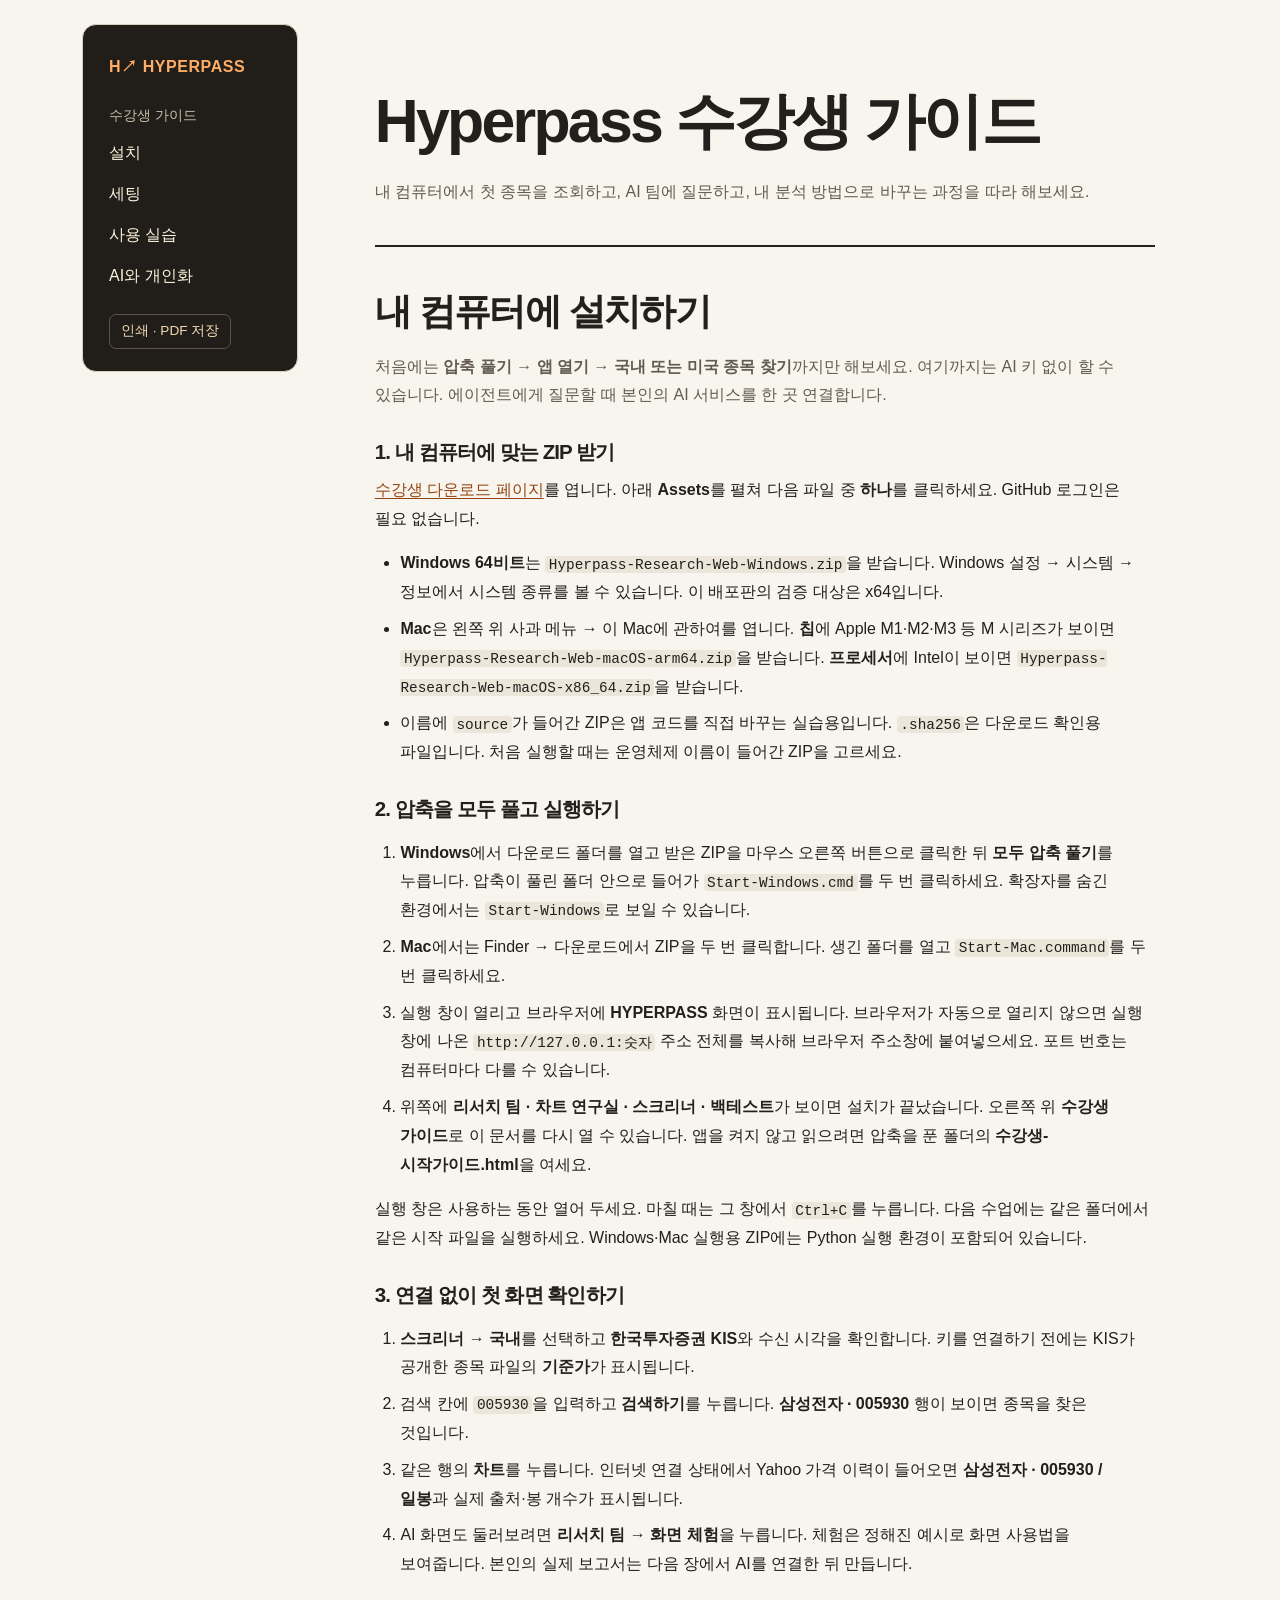
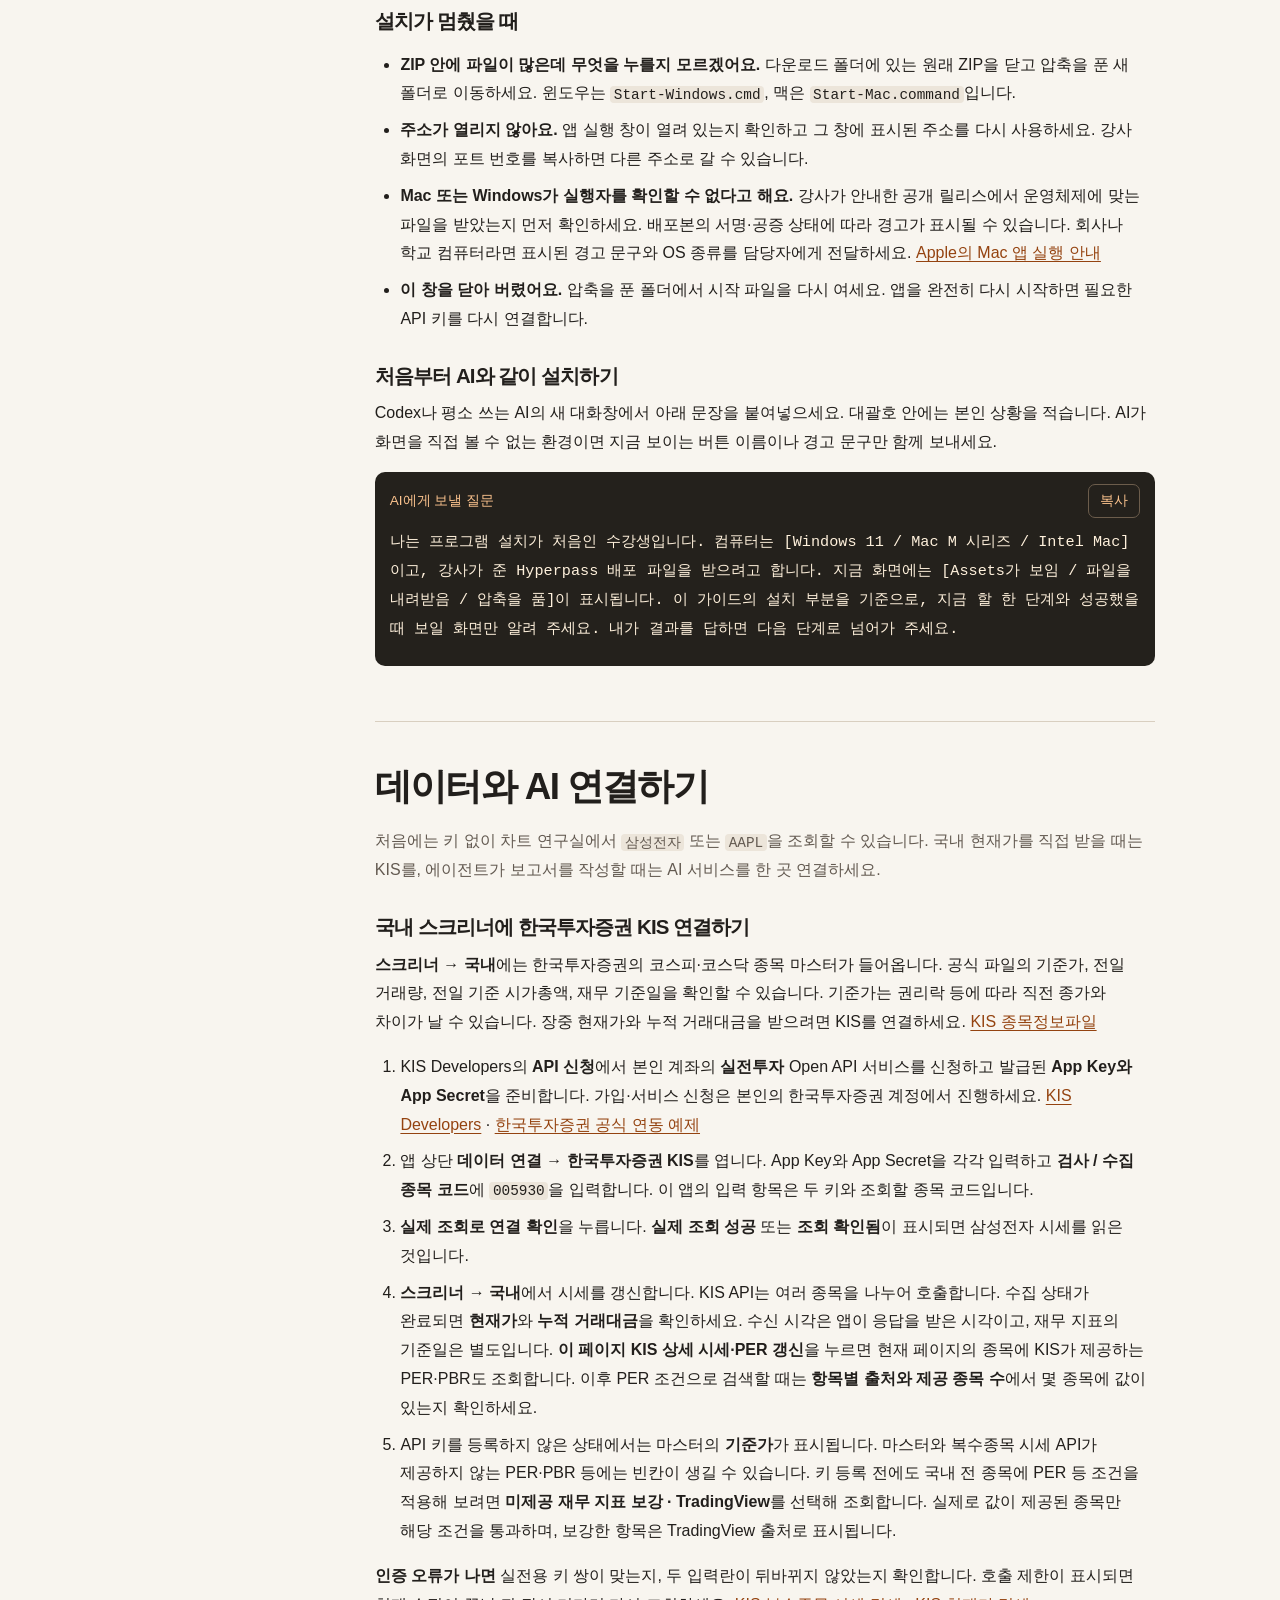
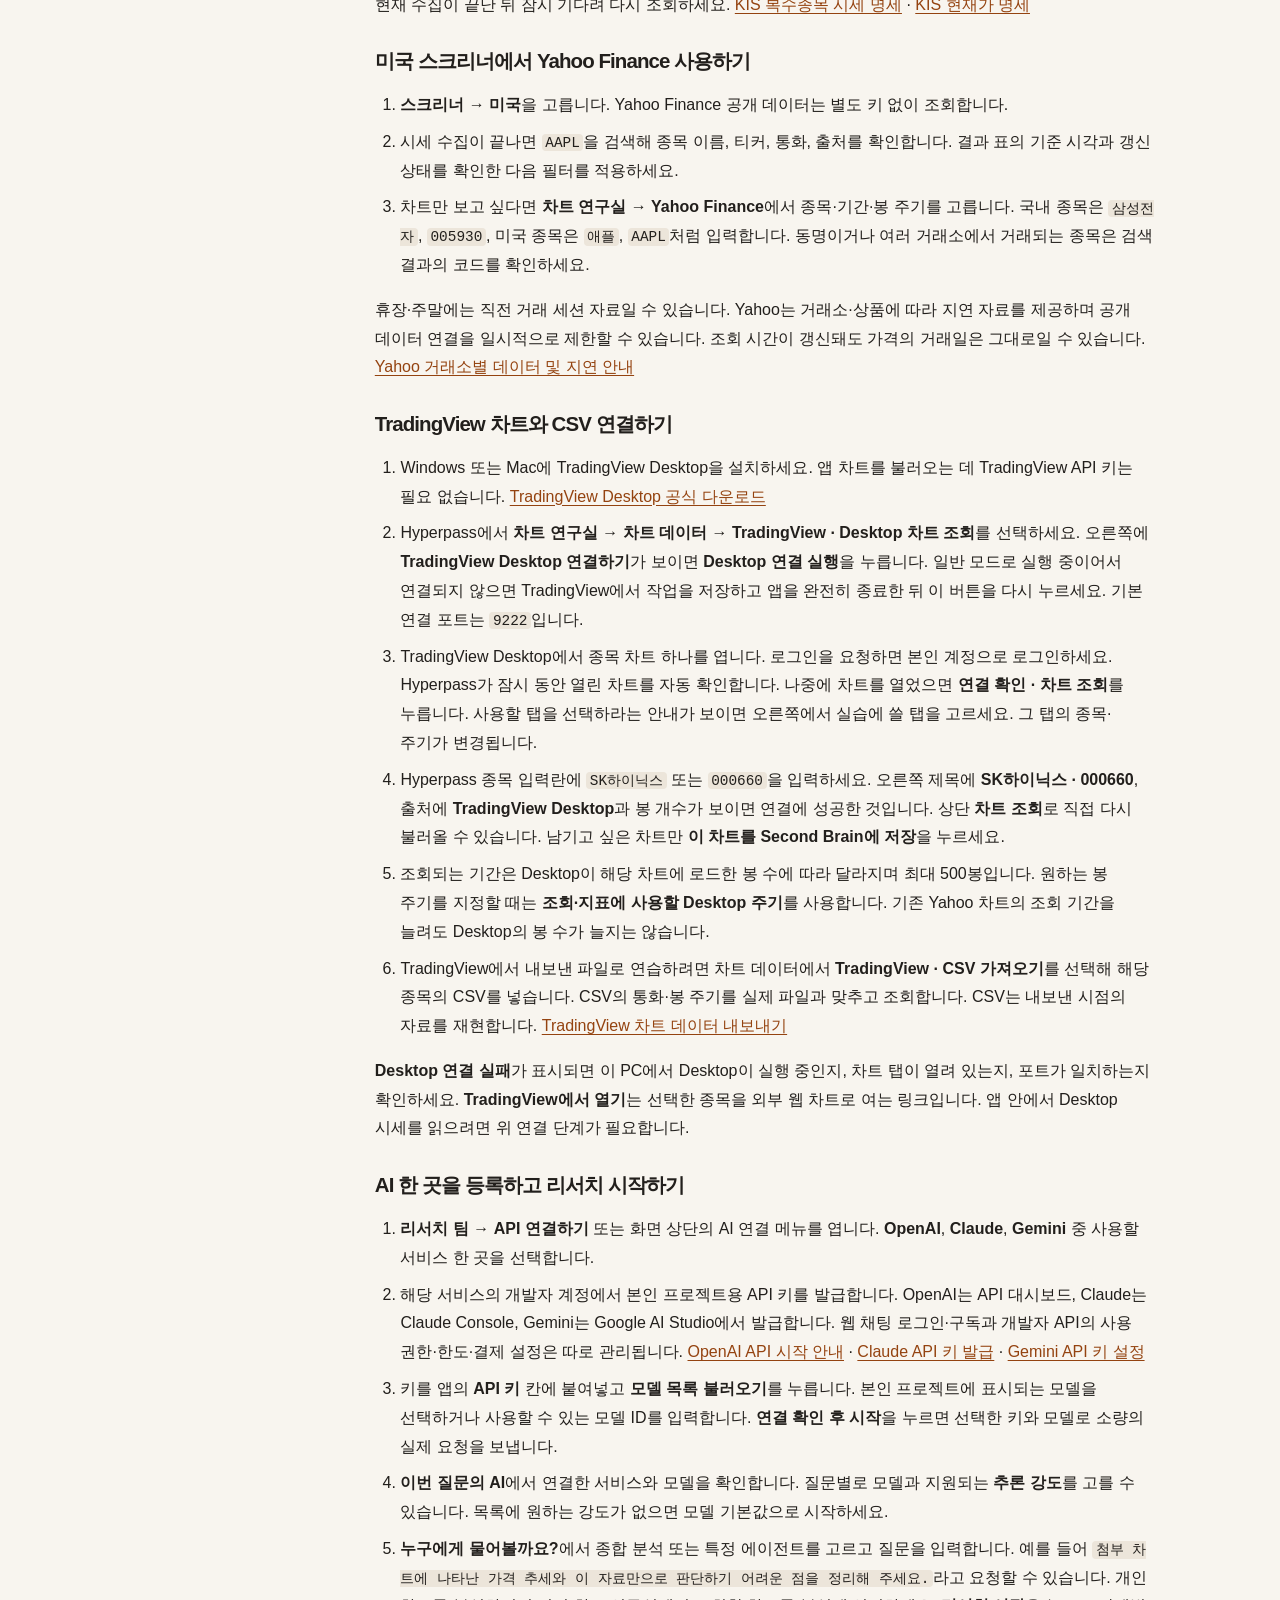
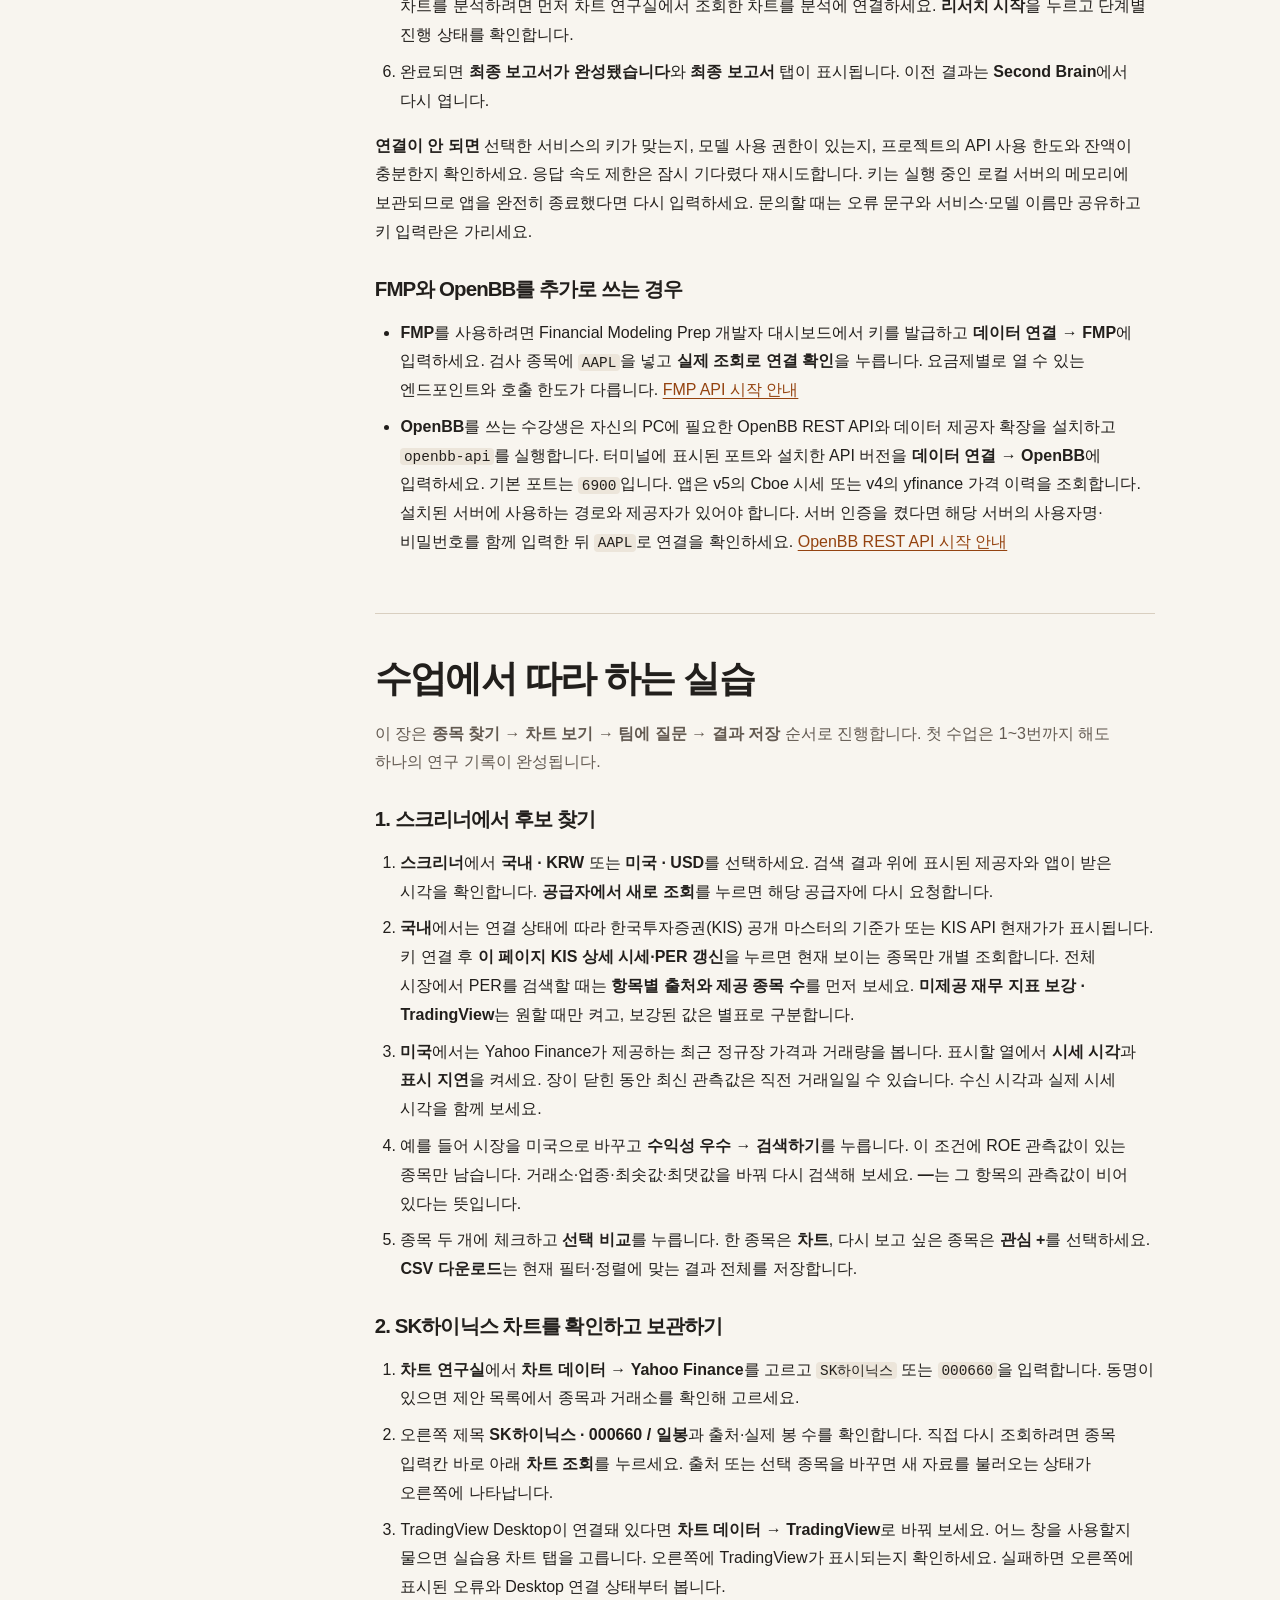
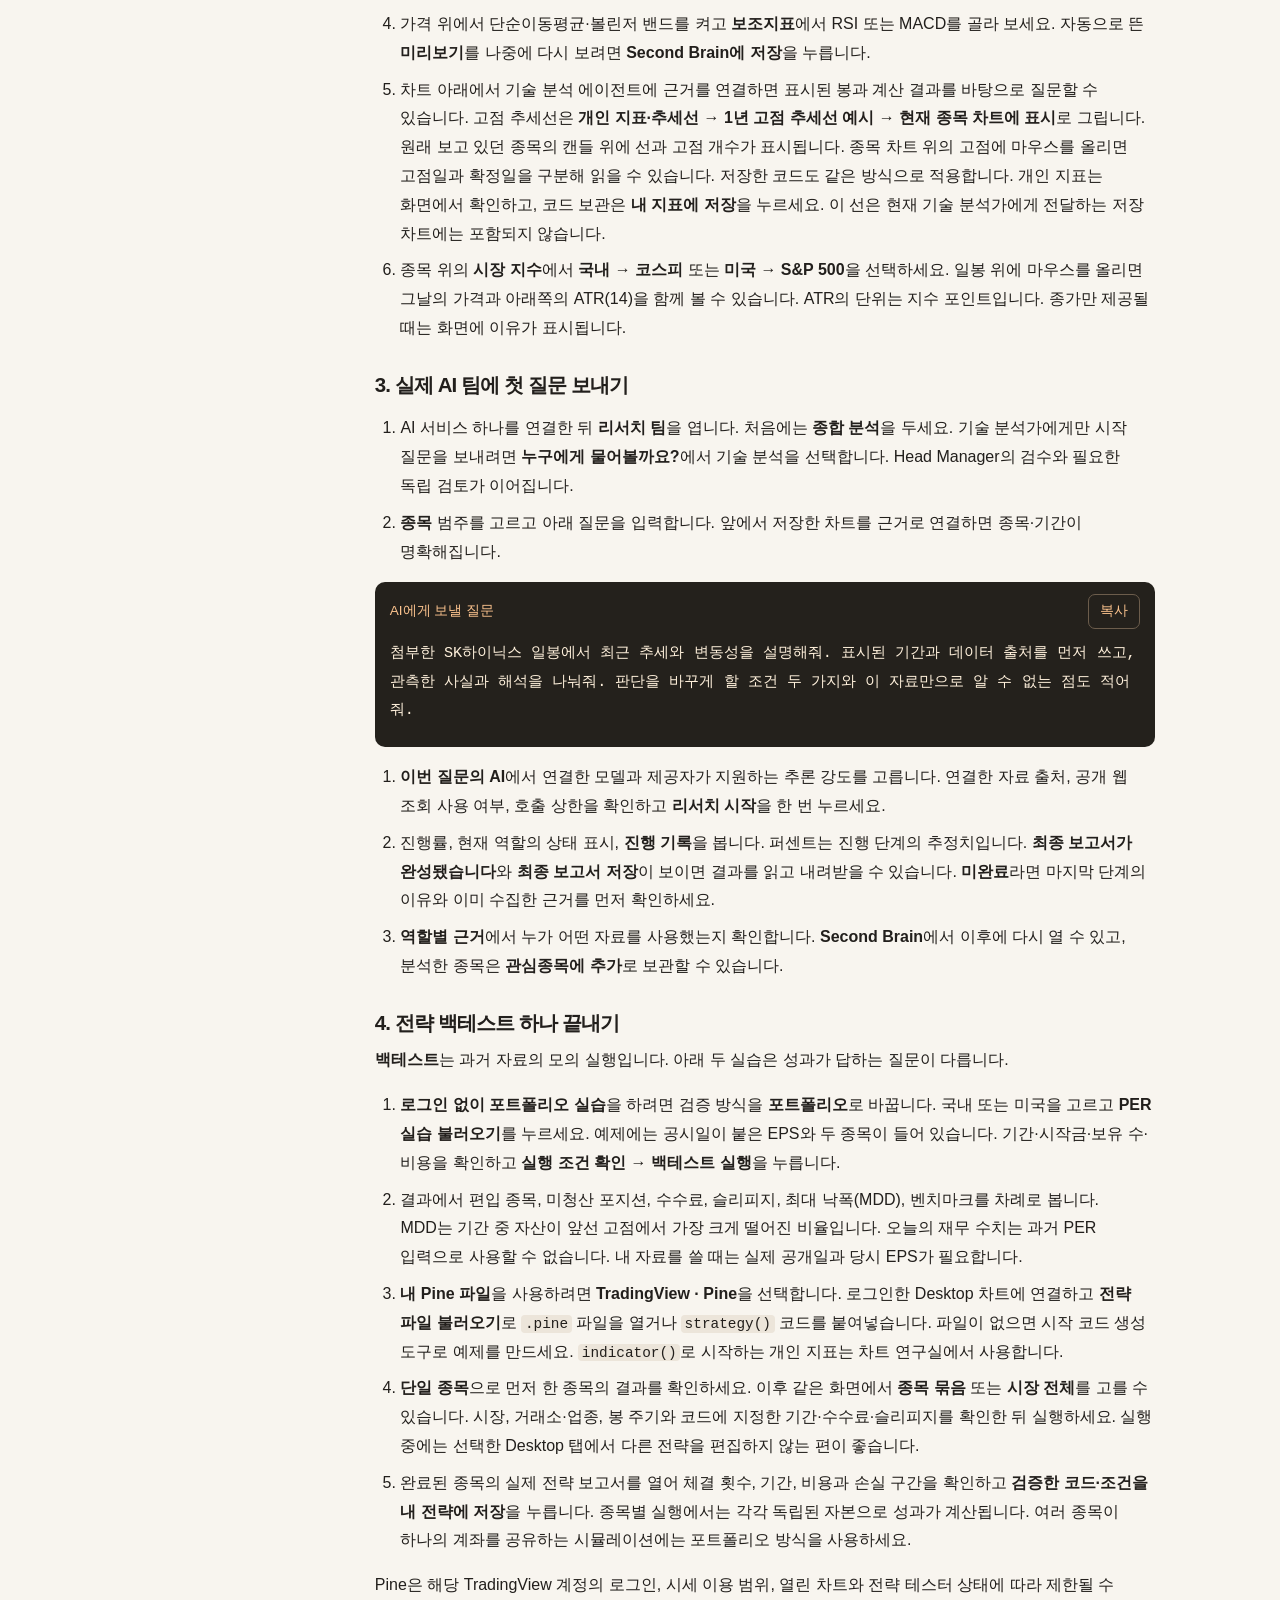
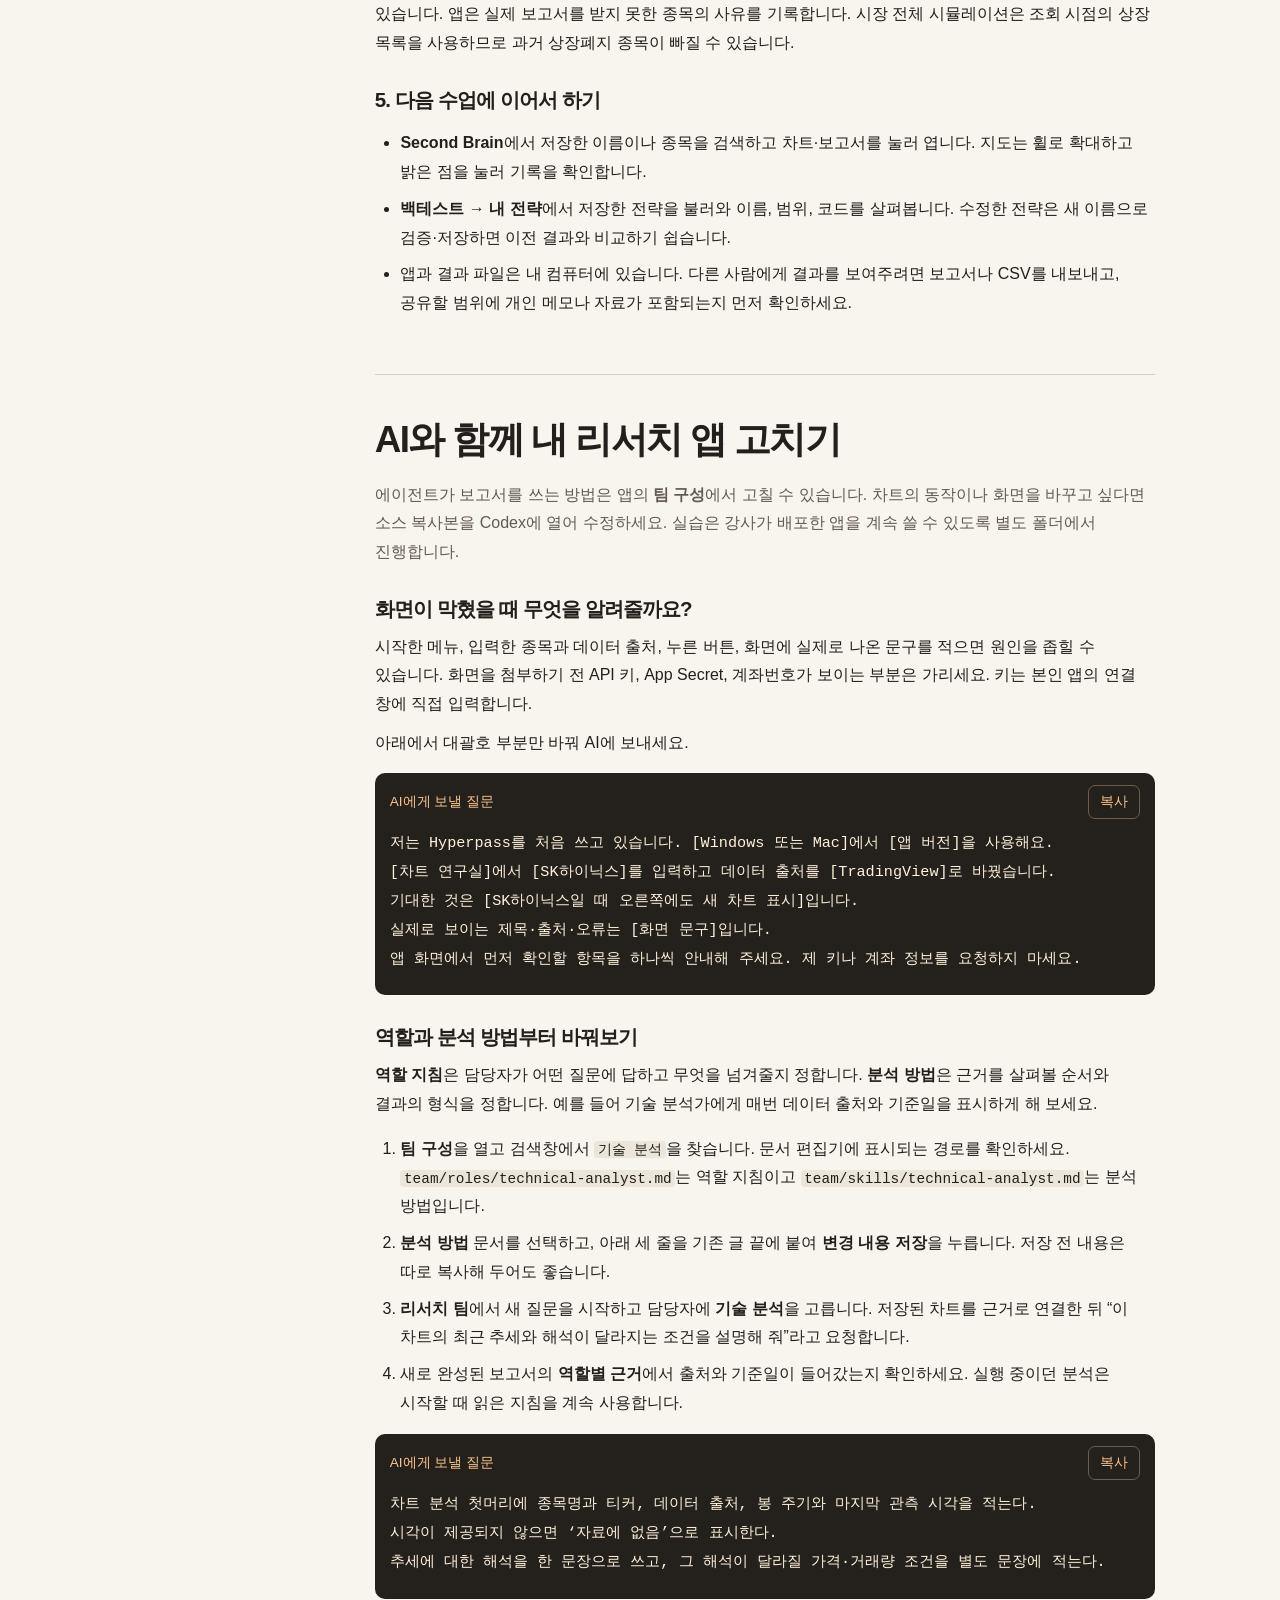
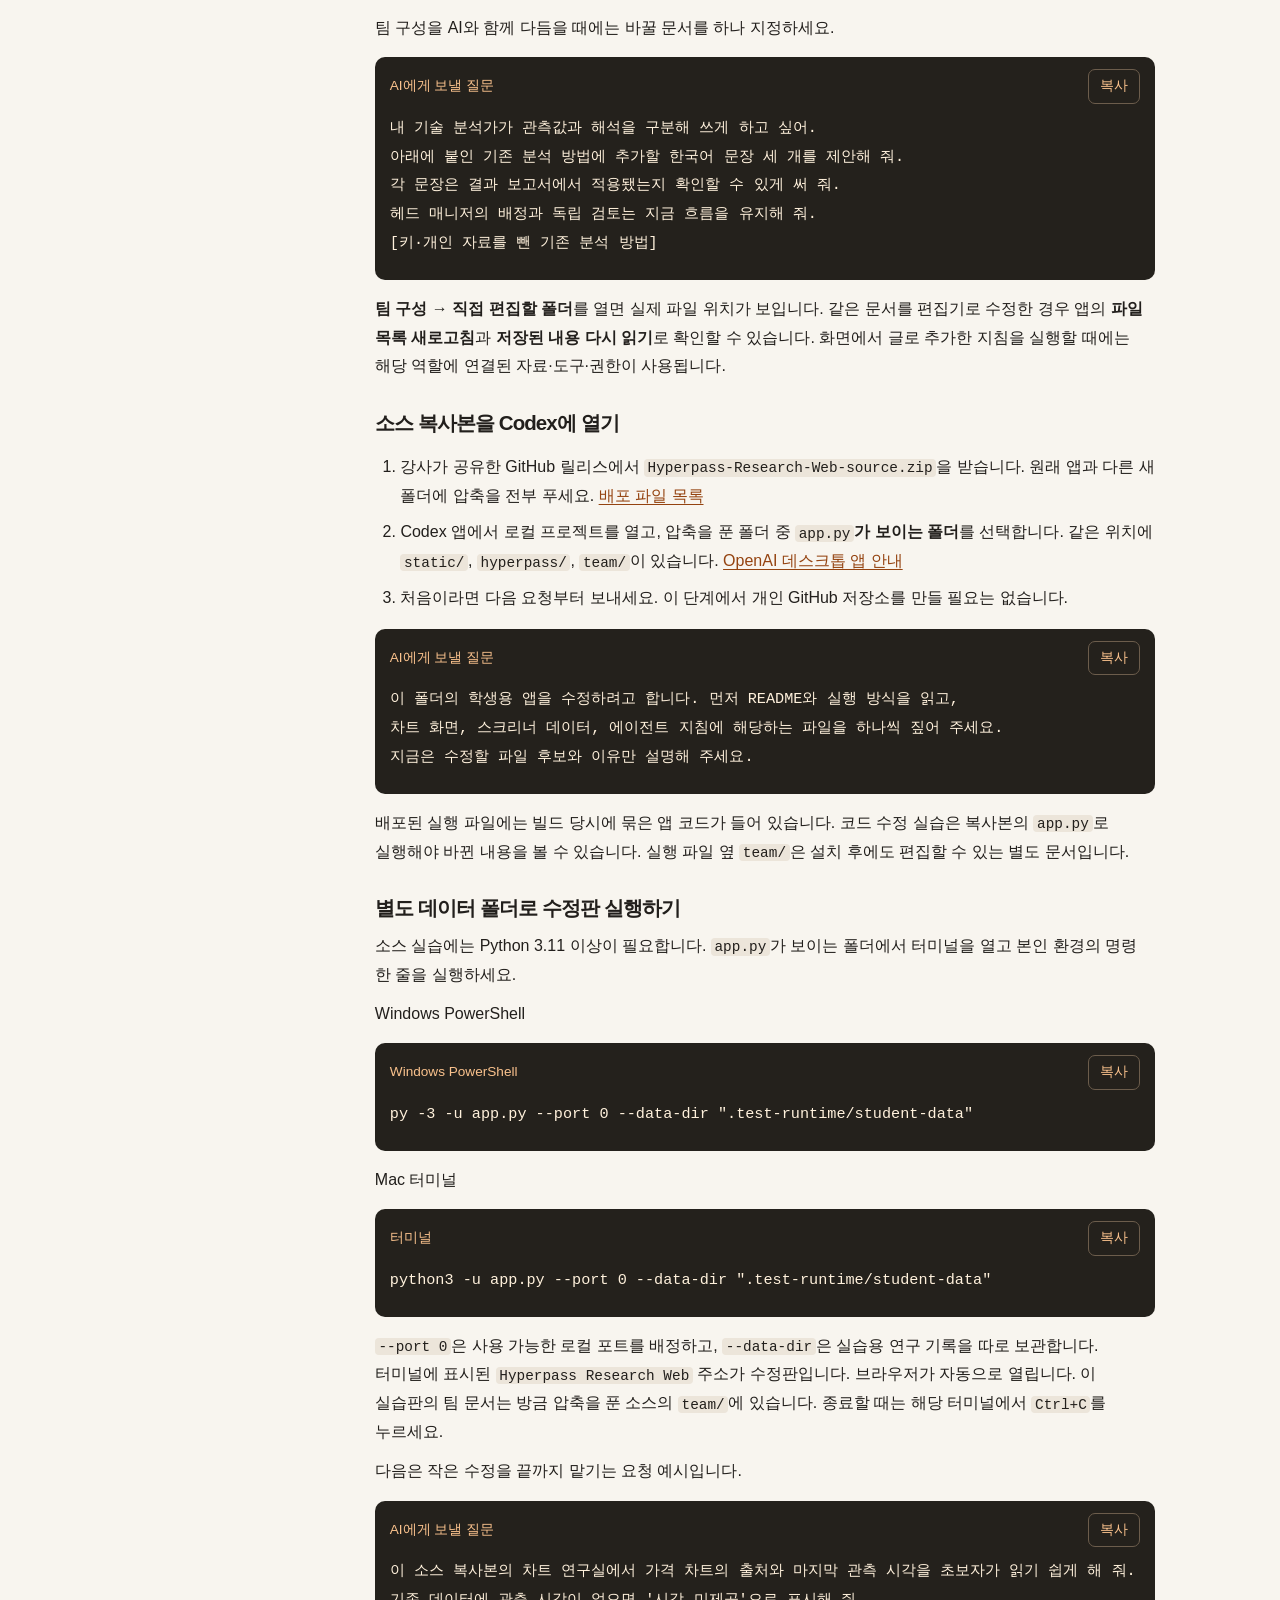
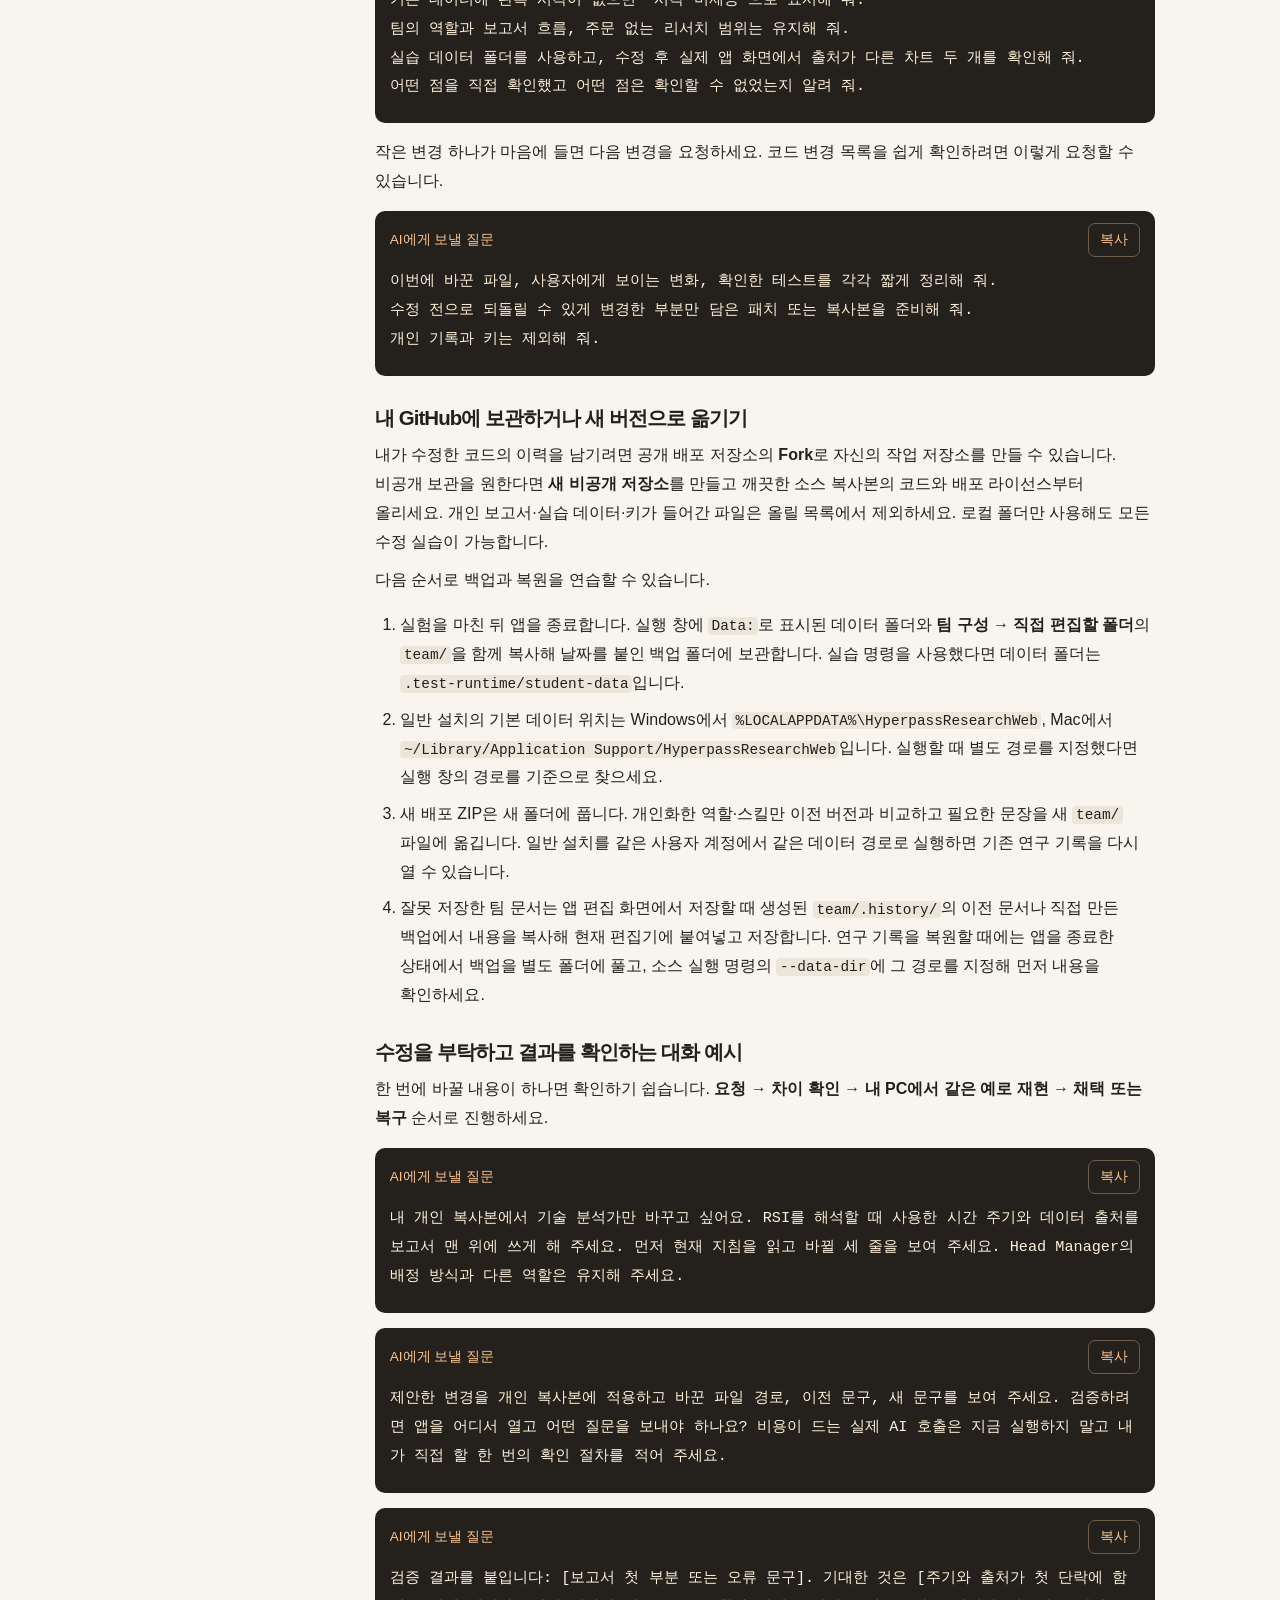
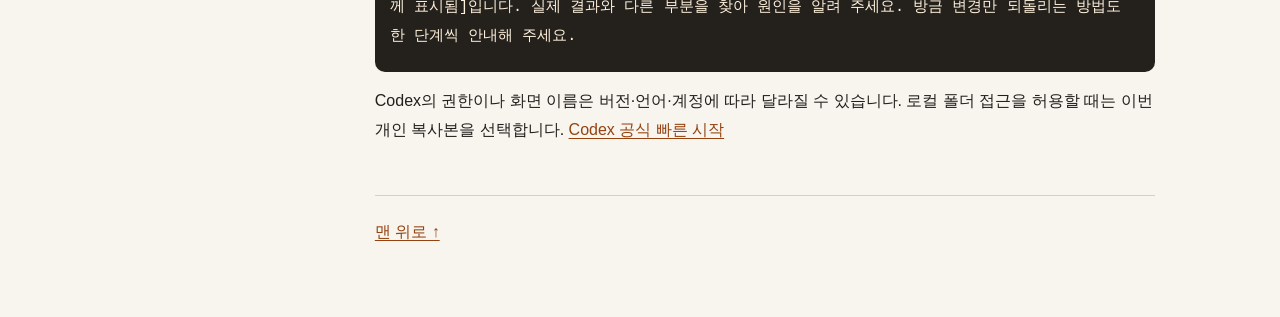
==== commit 09f7088f: "Show personal studies on stock candles, guide Desktop connection and chart index ATR" ====
--- a/수강생-시작가이드.html
+++ b/수강생-시작가이드.html
@@ -6,7 +6,7 @@
 <h2>내 컴퓨터에 설치하기</h2>
 <p>처음에는 <strong>압축 풀기 → 앱 열기 → 국내 또는 미국 종목 찾기</strong>까지만 해보세요. 여기까지는 AI 키 없이 할 수 있습니다. 에이전트에게 질문할 때 본인의 AI 서비스를 한 곳 연결합니다.</p>
 <h3>1. 내 컴퓨터에 맞는 ZIP 받기</h3>
-<p><a href="https://github.com/rrw9002-ops/Hyperpass-Research-Web/releases/tag/v0.7.2-preview">수강생 다운로드 페이지</a>를 엽니다. 아래 <strong>Assets</strong>를 펼쳐 다음 파일 중 <strong>하나</strong>를 클릭하세요. GitHub 로그인은 필요 없습니다.</p>
+<p><a href="https://github.com/rrw9002-ops/Hyperpass-Research-Web/releases/tag/v0.7.4-preview">수강생 다운로드 페이지</a>를 엽니다. 아래 <strong>Assets</strong>를 펼쳐 다음 파일 중 <strong>하나</strong>를 클릭하세요. GitHub 로그인은 필요 없습니다.</p>
 <ul>
 <li><strong>Windows 64비트</strong>는 <code>Hyperpass-Research-Web-Windows.zip</code>을 받습니다. Windows 설정 → 시스템 → 정보에서 시스템 종류를 볼 수 있습니다. 이 배포판의 검증 대상은 x64입니다.</li>
 <li><strong>Mac</strong>은 왼쪽 위 사과 메뉴 → 이 Mac에 관하여를 엽니다. <strong>칩</strong>에 Apple M1·M2·M3 등 M 시리즈가 보이면 <code>Hyperpass-Research-Web-macOS-arm64.zip</code>을 받습니다. <strong>프로세서</strong>에 Intel이 보이면 <code>Hyperpass-Research-Web-macOS-x86_64.zip</code>을 받습니다.</li>
@@ -60,9 +60,10 @@
 <p>휴장·주말에는 직전 거래 세션 자료일 수 있습니다. Yahoo는 거래소·상품에 따라 지연 자료를 제공하며 공개 데이터 연결을 일시적으로 제한할 수 있습니다. 조회 시간이 갱신돼도 가격의 거래일은 그대로일 수 있습니다. <a href="https://help.yahoo.com/kb/finance/article-exchanges-data-delays-sln2310.html">Yahoo 거래소별 데이터 및 지연 안내</a></p>
 <h3>TradingView 차트와 CSV 연결하기</h3>
 <ol>
-<li>TradingView Desktop을 설치해 실행하고 차트 하나를 엽니다. Pine 전략·개인 지표 실습은 본인 TradingView 계정에 로그인해서 진행하세요. <a href="https://www.tradingview.com/desktop/">TradingView Desktop 공식 다운로드</a></li>
-<li>앱의 <strong>차트 연구실 → 차트 데이터</strong>에서 <strong>TradingView · Desktop 차트 조회</strong>를 선택합니다. 아래 <strong>TradingView Desktop 연결</strong>을 펼쳐 <strong>Desktop 연결 실행</strong>을 누릅니다. 연결 포트는 기본 <code>9222</code>입니다. 기존 Desktop이 일반 모드로 열려 연결되지 않으면 작성 중인 차트를 저장하고 Desktop을 정상 종료한 뒤 이 버튼으로 다시 실행하세요.</li>
-<li>Desktop 창이 여러 개면 사용할 <strong>열린 차트 탭</strong>을 선택합니다. 종목명이나 코드를 입력하고 검색 결과에서 종목을 고릅니다. 오른쪽의 종목명·코드와 출처가 모두 바뀌는지 확인하세요. 예를 들어 <strong>SK하이닉스 · 000660</strong>의 TradingView 심볼은 <code>KRX:000660</code>입니다.</li>
+<li>Windows 또는 Mac에 TradingView Desktop을 설치하세요. 앱 차트를 불러오는 데 TradingView API 키는 필요 없습니다. <a href="https://www.tradingview.com/desktop/">TradingView Desktop 공식 다운로드</a></li>
+<li>Hyperpass에서 <strong>차트 연구실 → 차트 데이터 → TradingView · Desktop 차트 조회</strong>를 선택하세요. 오른쪽에 <strong>TradingView Desktop 연결하기</strong>가 보이면 <strong>Desktop 연결 실행</strong>을 누릅니다. 일반 모드로 실행 중이어서 연결되지 않으면 TradingView에서 작업을 저장하고 앱을 완전히 종료한 뒤 이 버튼을 다시 누르세요. 기본 연결 포트는 <code>9222</code>입니다.</li>
+<li>TradingView Desktop에서 종목 차트 하나를 엽니다. 로그인을 요청하면 본인 계정으로 로그인하세요. Hyperpass가 잠시 동안 열린 차트를 자동 확인합니다. 나중에 차트를 열었으면 <strong>연결 확인 · 차트 조회</strong>를 누릅니다. 사용할 탭을 선택하라는 안내가 보이면 오른쪽에서 실습에 쓸 탭을 고르세요. 그 탭의 종목·주기가 변경됩니다.</li>
+<li>Hyperpass 종목 입력란에 <code>SK하이닉스</code> 또는 <code>000660</code>을 입력하세요. 오른쪽 제목에 <strong>SK하이닉스 · 000660</strong>, 출처에 <strong>TradingView Desktop</strong>과 봉 개수가 보이면 연결에 성공한 것입니다. 상단 <strong>차트 조회</strong>로 직접 다시 불러올 수 있습니다. 남기고 싶은 차트만 <strong>이 차트를 Second Brain에 저장</strong>을 누르세요.</li>
 <li>조회되는 기간은 Desktop이 해당 차트에 로드한 봉 수에 따라 달라지며 최대 500봉입니다. 원하는 봉 주기를 지정할 때는 <strong>조회·지표에 사용할 Desktop 주기</strong>를 사용합니다. 기존 Yahoo 차트의 조회 기간을 늘려도 Desktop의 봉 수가 늘지는 않습니다.</li>
 <li>TradingView에서 내보낸 파일로 연습하려면 차트 데이터에서 <strong>TradingView · CSV 가져오기</strong>를 선택해 해당 종목의 CSV를 넣습니다. CSV의 통화·봉 주기를 실제 파일과 맞추고 조회합니다. CSV는 내보낸 시점의 자료를 재현합니다. <a href="https://www.tradingview.com/support/solutions/43000537255-how-to-export-chart-data/">TradingView 차트 데이터 내보내기</a></li>
 </ol>
@@ -97,10 +98,11 @@
 <h3>2. SK하이닉스 차트를 확인하고 보관하기</h3>
 <ol>
 <li><strong>차트 연구실</strong>에서 <strong>차트 데이터 → Yahoo Finance</strong>를 고르고 <code>SK하이닉스</code> 또는 <code>000660</code>을 입력합니다. 동명이 있으면 제안 목록에서 종목과 거래소를 확인해 고르세요.</li>
-<li>오른쪽 제목 <strong>SK하이닉스 · 000660 / 일봉</strong>과 출처·실제 봉 수를 확인합니다. 출처 또는 선택 종목을 바꾸면 새 자료를 불러오는 상태가 오른쪽에 나타납니다.</li>
+<li>오른쪽 제목 <strong>SK하이닉스 · 000660 / 일봉</strong>과 출처·실제 봉 수를 확인합니다. 직접 다시 조회하려면 종목 입력칸 바로 아래 <strong>차트 조회</strong>를 누르세요. 출처 또는 선택 종목을 바꾸면 새 자료를 불러오는 상태가 오른쪽에 나타납니다.</li>
 <li>TradingView Desktop이 연결돼 있다면 <strong>차트 데이터 → TradingView</strong>로 바꿔 보세요. 어느 창을 사용할지 물으면 실습용 차트 탭을 고릅니다. 오른쪽에 TradingView가 표시되는지 확인하세요. 실패하면 오른쪽에 표시된 오류와 Desktop 연결 상태부터 봅니다.</li>
 <li>가격 위에서 단순이동평균·볼린저 밴드를 켜고 <strong>보조지표</strong>에서 RSI 또는 MACD를 골라 보세요. 자동으로 뜬 <strong>미리보기</strong>를 나중에 다시 보려면 <strong>Second Brain에 저장</strong>을 누릅니다.</li>
-<li>차트 아래에서 기술 분석 에이전트에 근거를 연결하면 표시된 봉과 계산 결과를 바탕으로 질문할 수 있습니다. 개인 추세선이나 지표 코드는 <strong>차트 연구실 → 개인 지표·추세선</strong>에서 만들고 저장합니다. Desktop 적용은 선택한 TradingView 차트에서 확인합니다.</li>
+<li>차트 아래에서 기술 분석 에이전트에 근거를 연결하면 표시된 봉과 계산 결과를 바탕으로 질문할 수 있습니다. 고점 추세선은 <strong>개인 지표·추세선 → 1년 고점 추세선 예시 → 현재 종목 차트에 표시</strong>로 그립니다. 원래 보고 있던 종목의 캔들 위에 선과 고점 개수가 표시됩니다. 종목 차트 위의 고점에 마우스를 올리면 고점일과 확정일을 구분해 읽을 수 있습니다. 저장한 코드도 같은 방식으로 적용합니다. 개인 지표는 화면에서 확인하고, 코드 보관은 <strong>내 지표에 저장</strong>을 누르세요. 이 선은 현재 기술 분석가에게 전달하는 저장 차트에는 포함되지 않습니다.</li>
+<li>종목 위의 <strong>시장 지수</strong>에서 <strong>국내 → 코스피</strong> 또는 <strong>미국 → S&amp;P 500</strong>을 선택하세요. 일봉 위에 마우스를 올리면 그날의 가격과 아래쪽의 ATR(14)을 함께 볼 수 있습니다. ATR의 단위는 지수 포인트입니다. 종가만 제공될 때는 화면에 이유가 표시됩니다.</li>
 </ol>
 <h3>3. 실제 AI 팀에 첫 질문 보내기</h3>
 <ol>
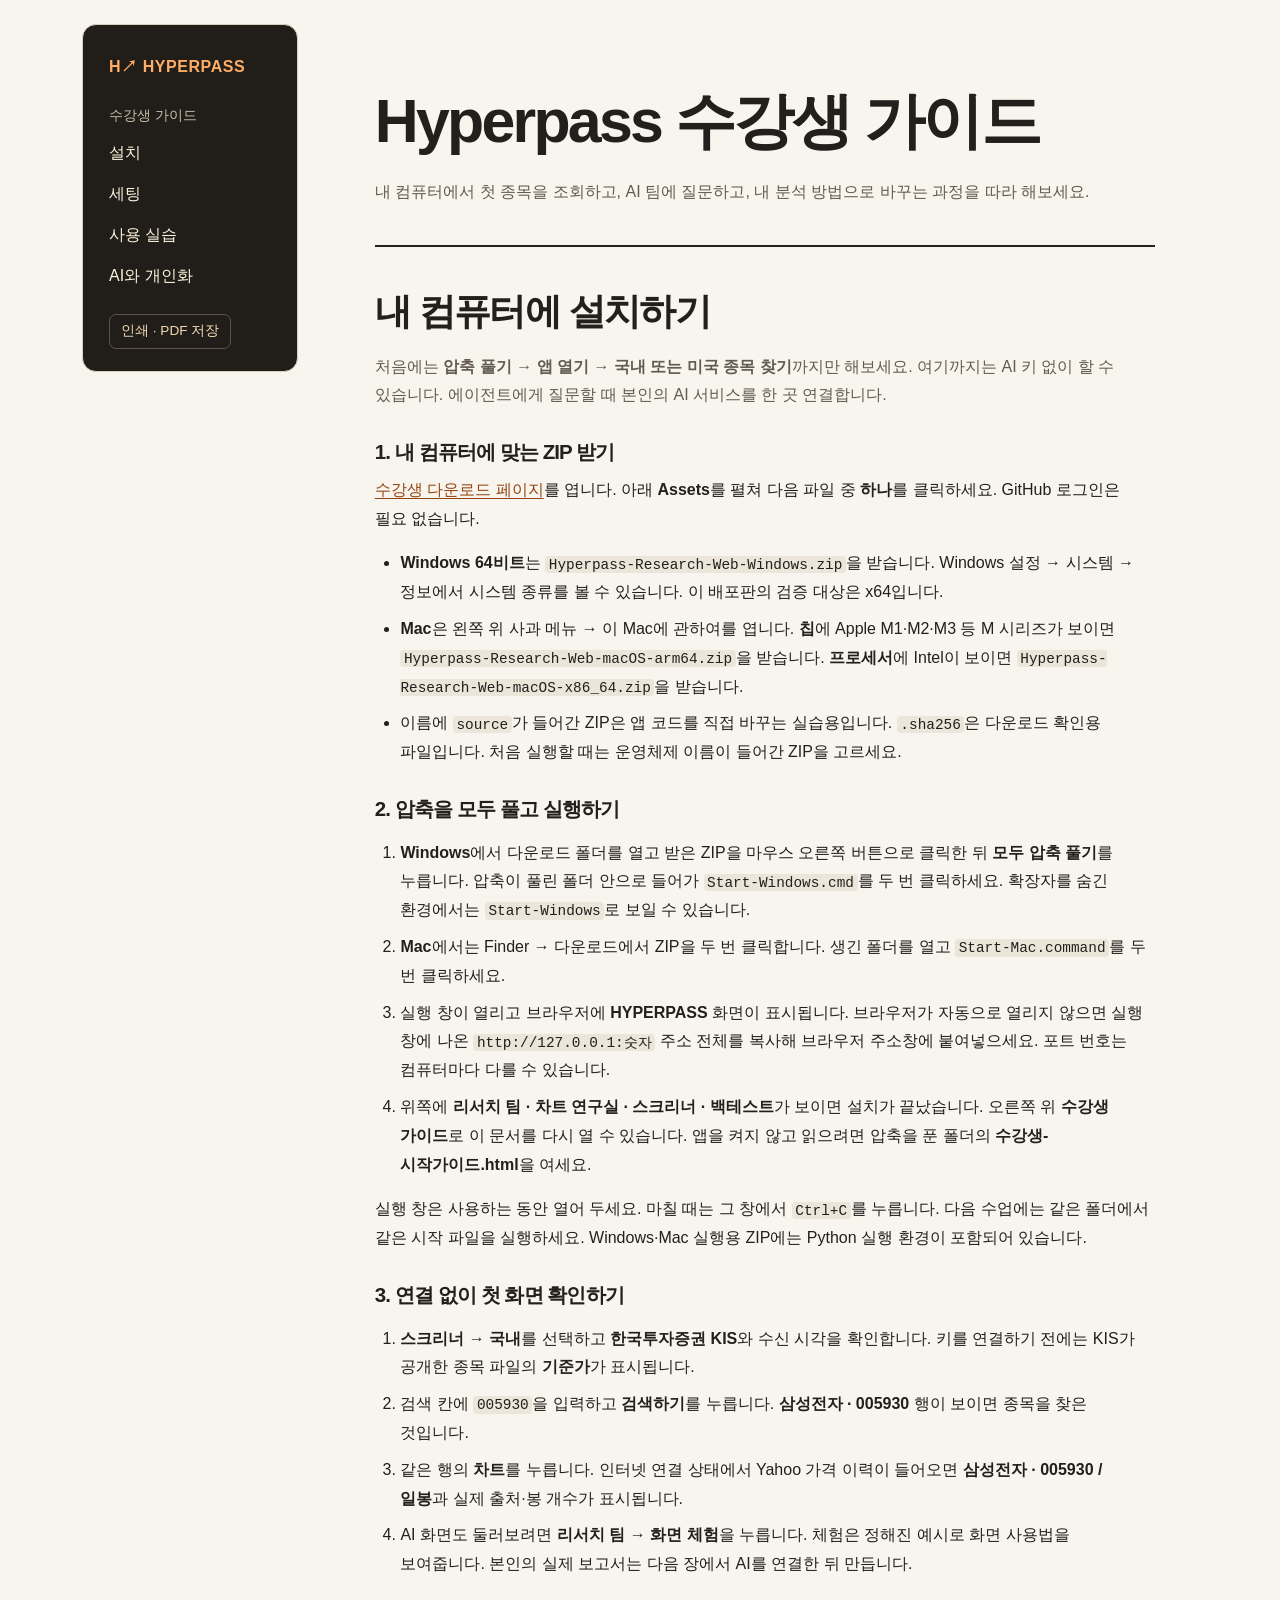
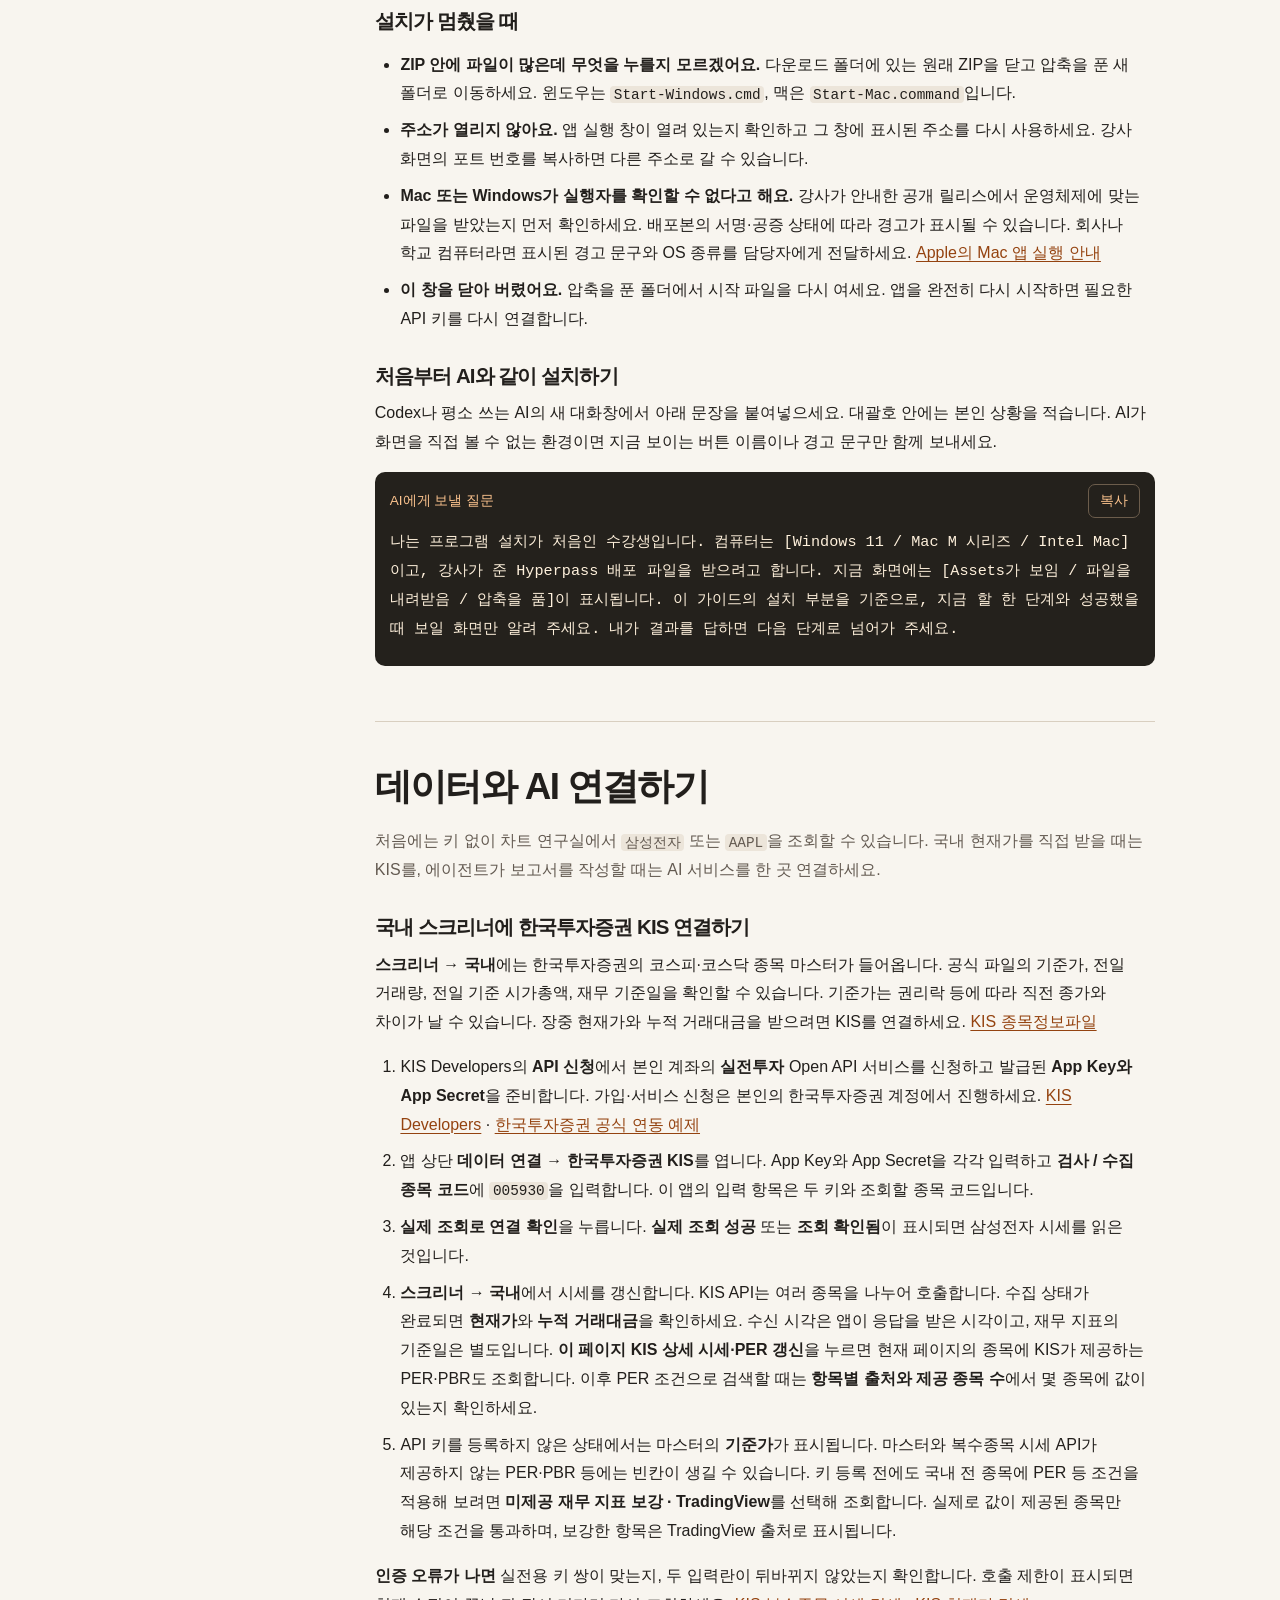
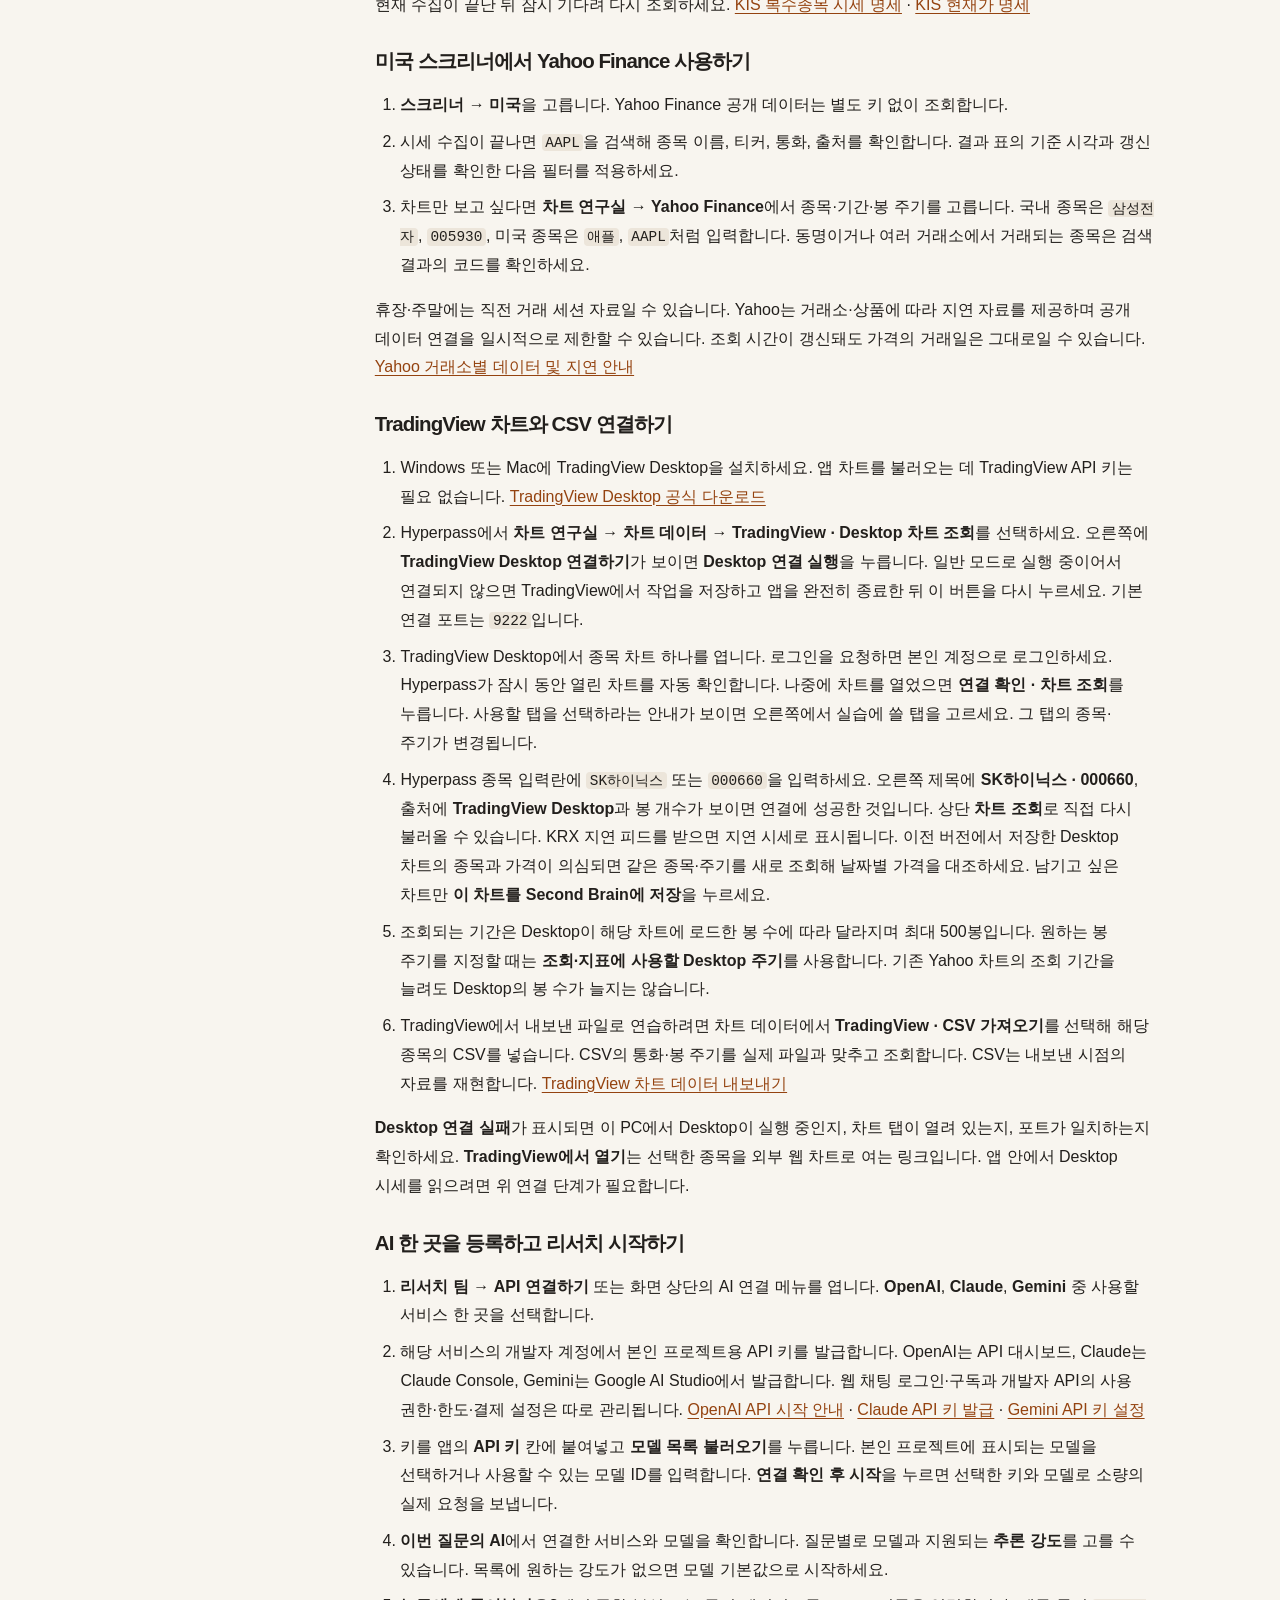
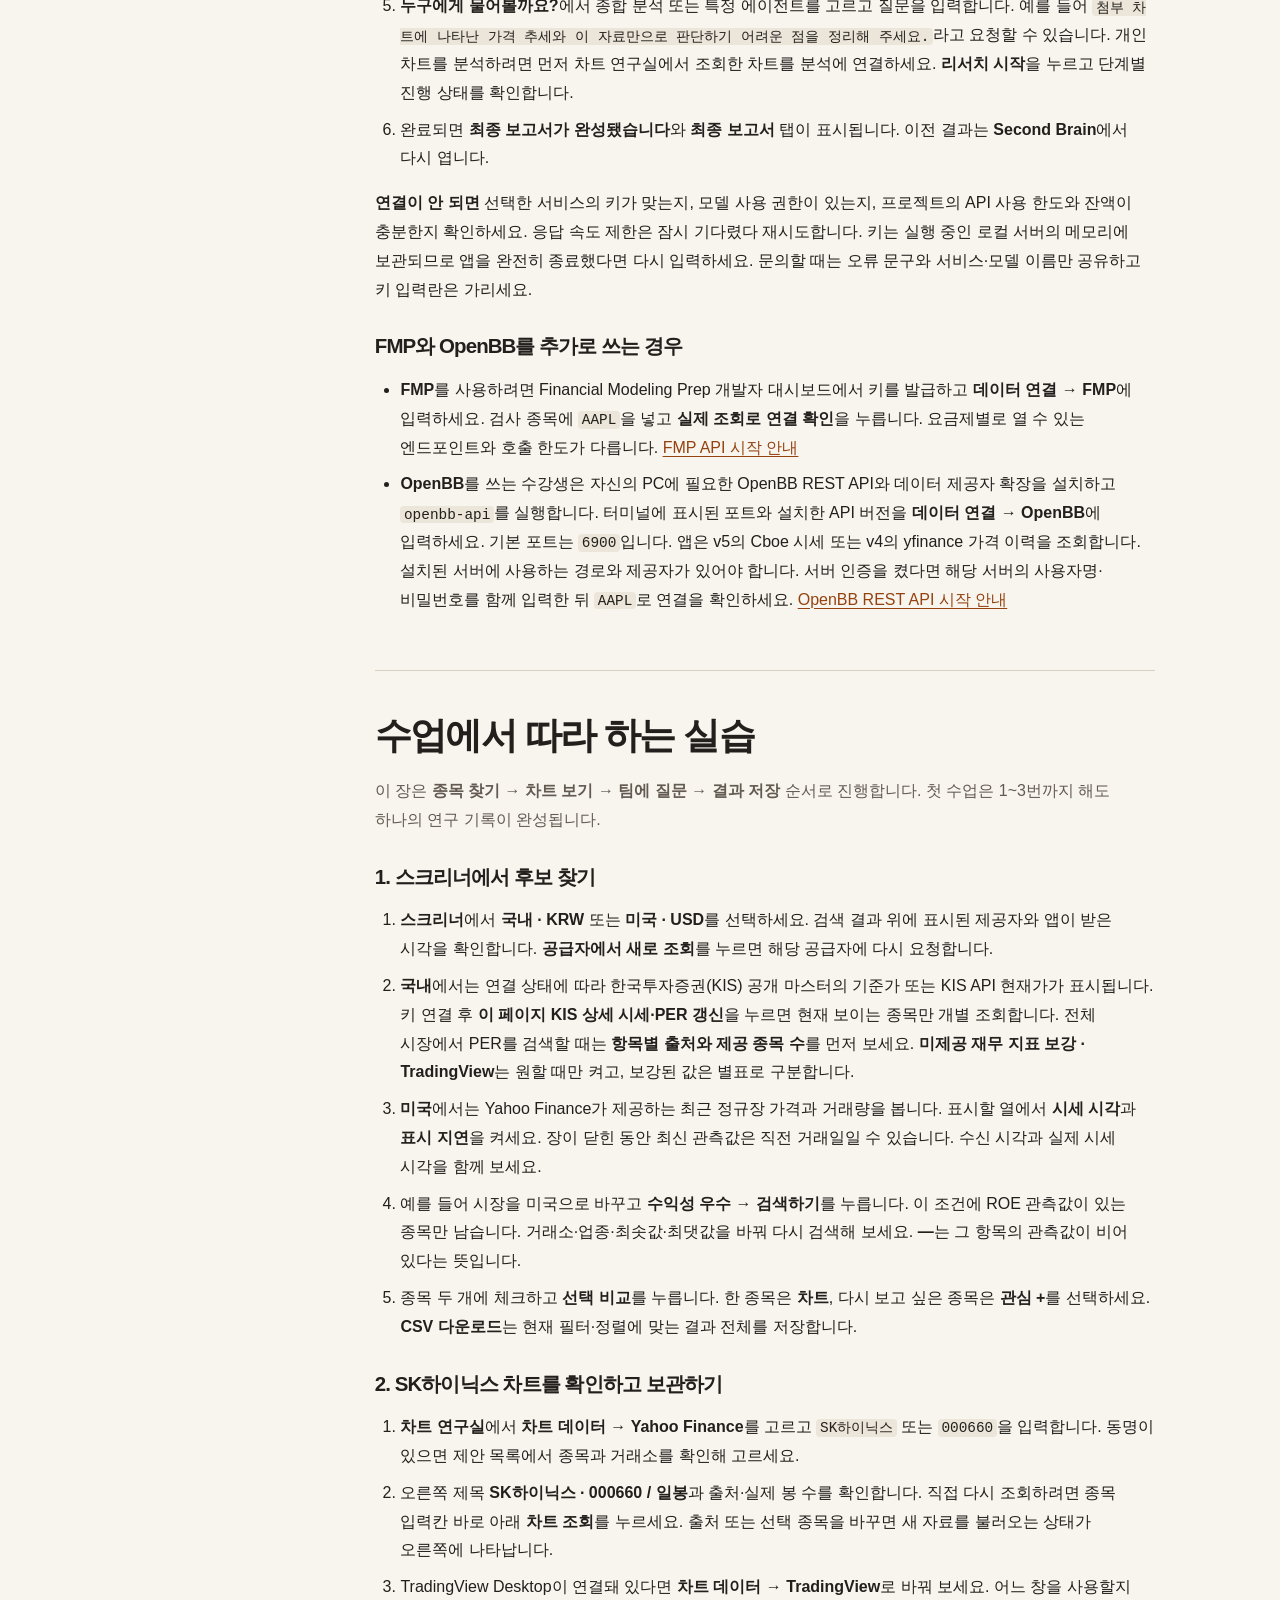
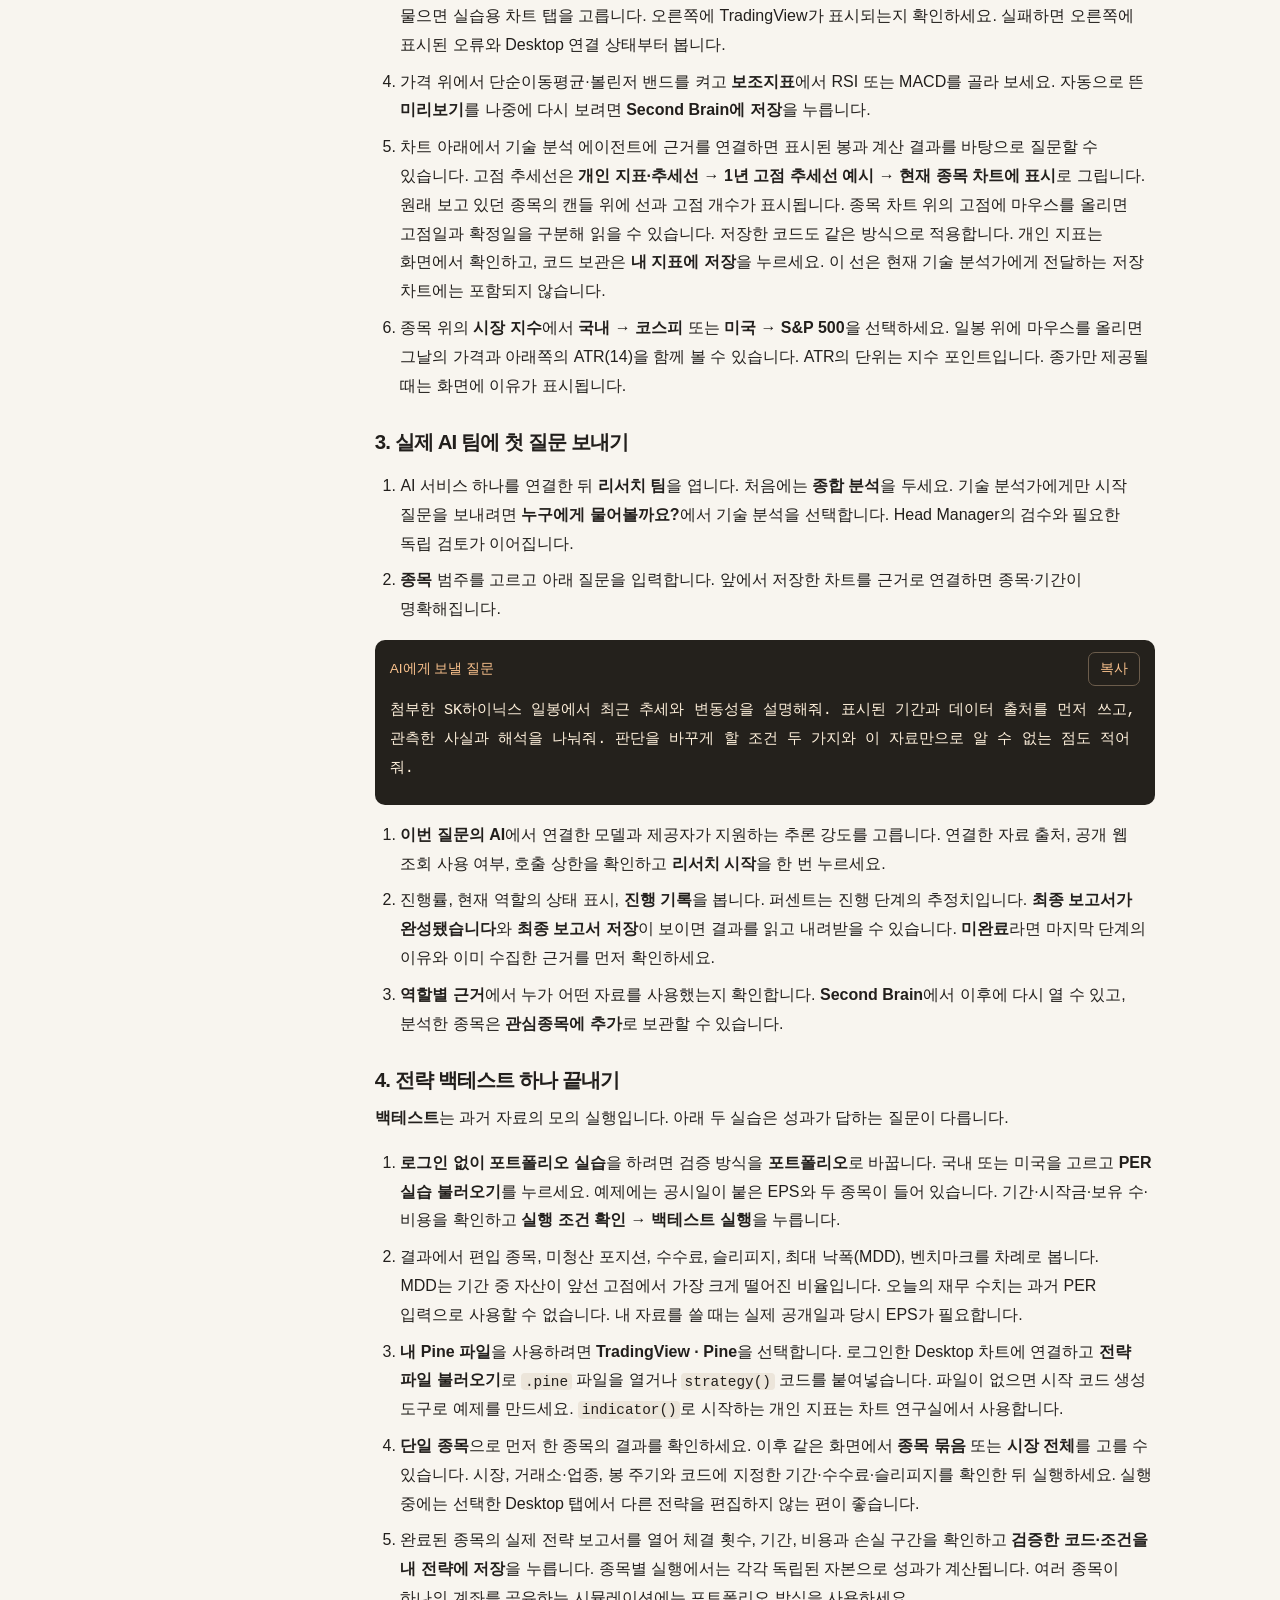
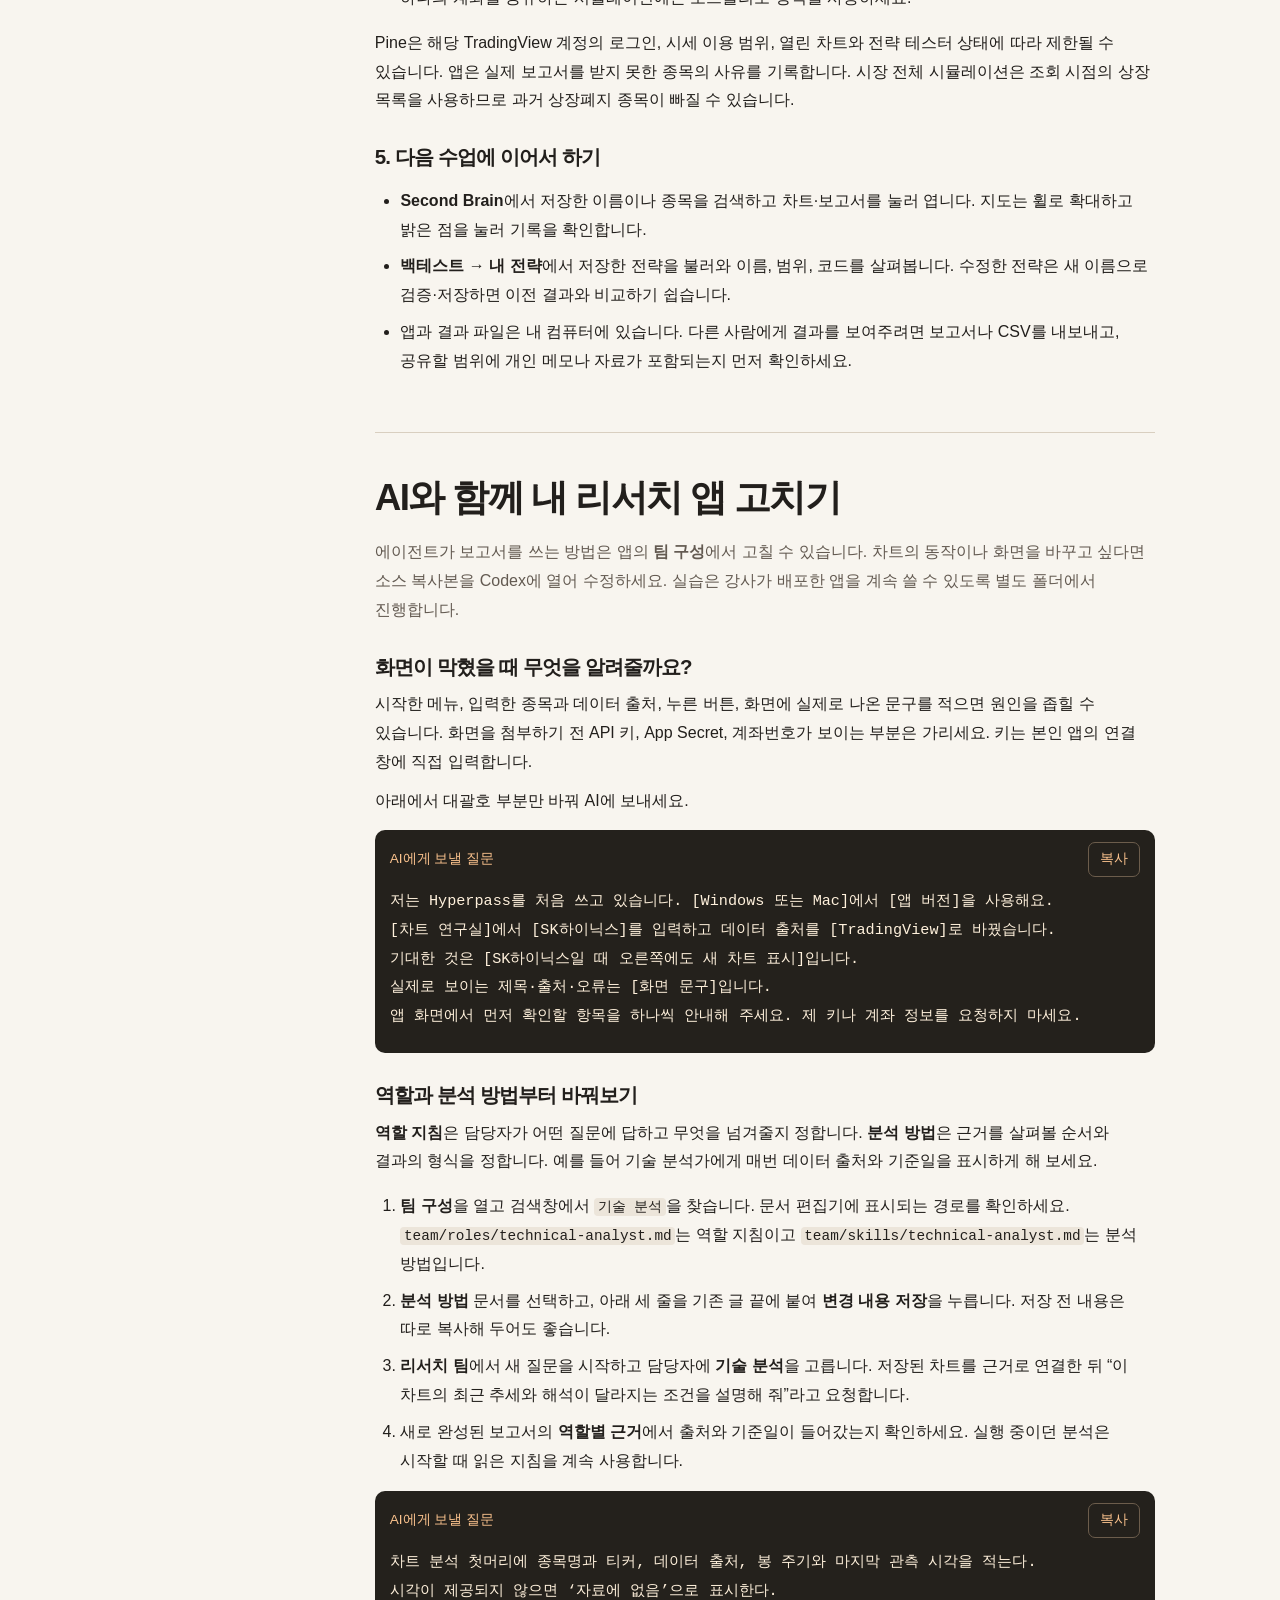
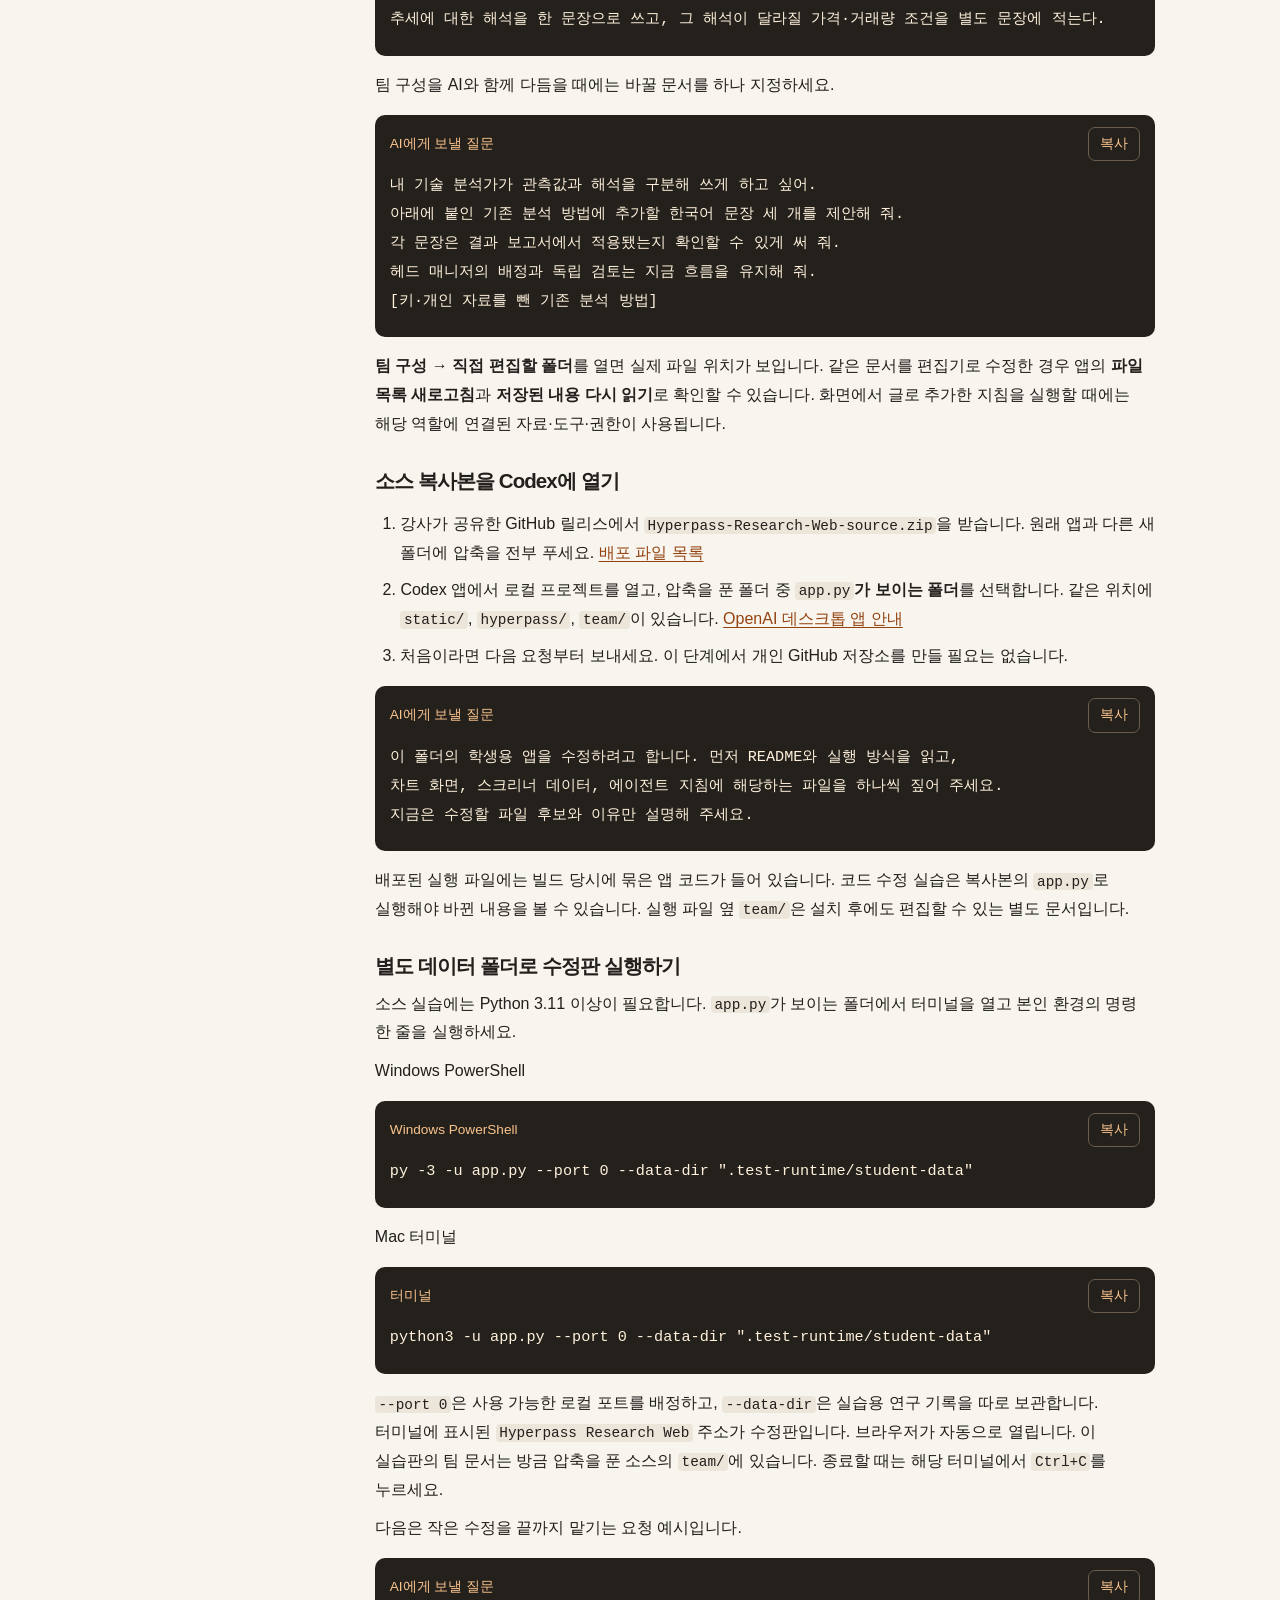
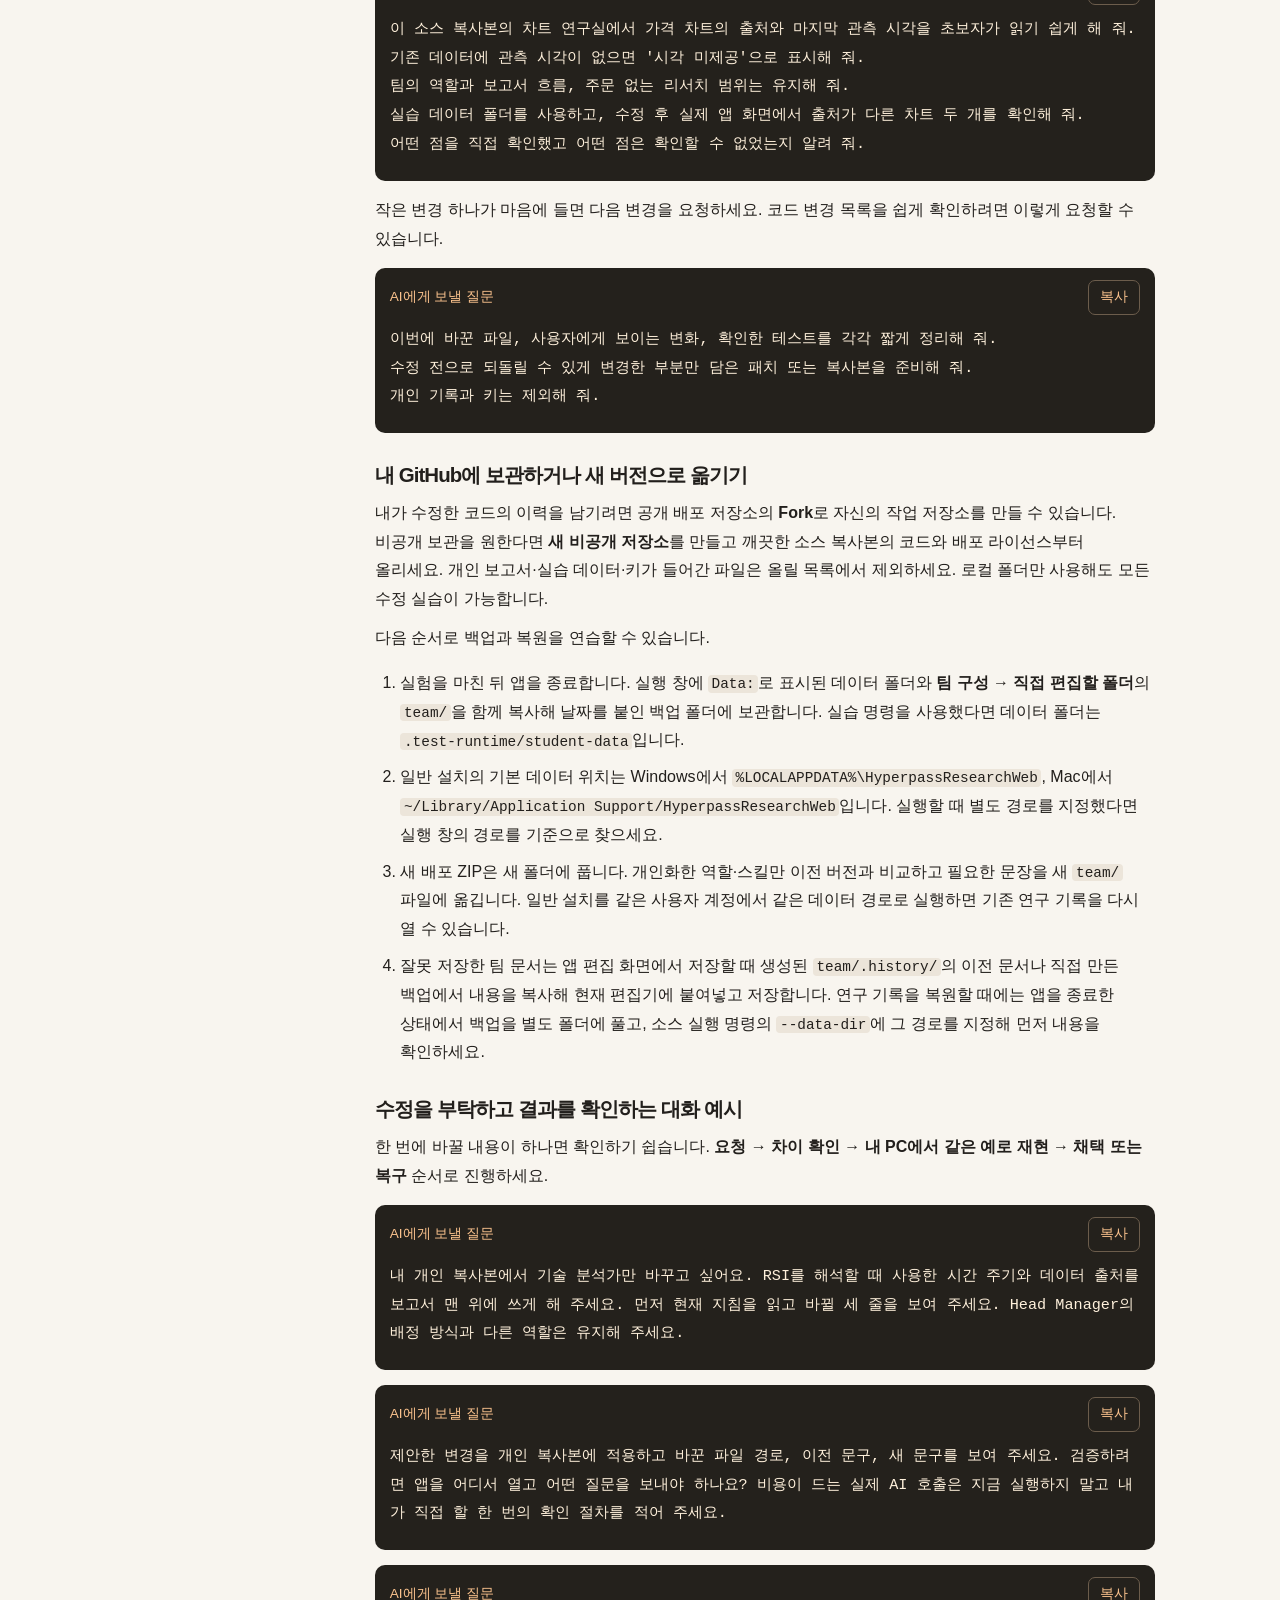
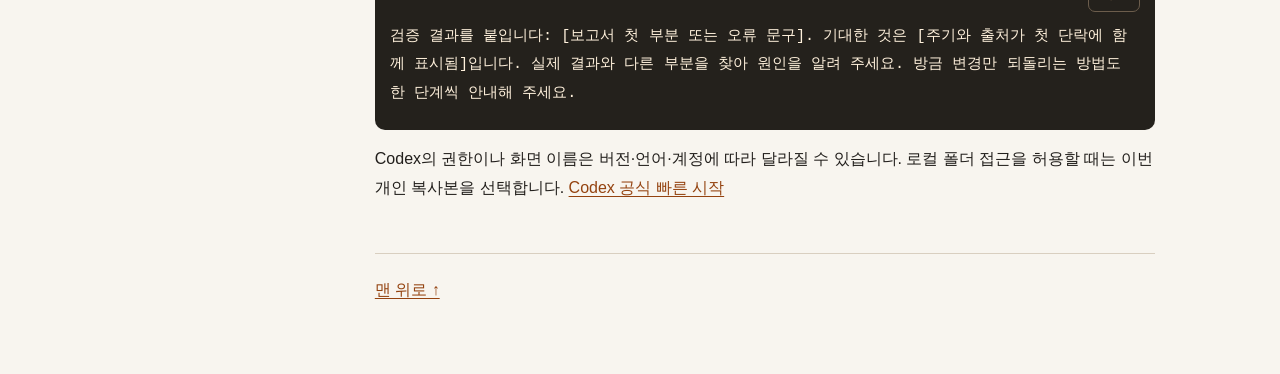
==== commit 3cedc63d: "Verify loaded TradingView price series before presenting its candles" ====
--- a/수강생-시작가이드.html
+++ b/수강생-시작가이드.html
@@ -63,7 +63,7 @@
 <li>Windows 또는 Mac에 TradingView Desktop을 설치하세요. 앱 차트를 불러오는 데 TradingView API 키는 필요 없습니다. <a href="https://www.tradingview.com/desktop/">TradingView Desktop 공식 다운로드</a></li>
 <li>Hyperpass에서 <strong>차트 연구실 → 차트 데이터 → TradingView · Desktop 차트 조회</strong>를 선택하세요. 오른쪽에 <strong>TradingView Desktop 연결하기</strong>가 보이면 <strong>Desktop 연결 실행</strong>을 누릅니다. 일반 모드로 실행 중이어서 연결되지 않으면 TradingView에서 작업을 저장하고 앱을 완전히 종료한 뒤 이 버튼을 다시 누르세요. 기본 연결 포트는 <code>9222</code>입니다.</li>
 <li>TradingView Desktop에서 종목 차트 하나를 엽니다. 로그인을 요청하면 본인 계정으로 로그인하세요. Hyperpass가 잠시 동안 열린 차트를 자동 확인합니다. 나중에 차트를 열었으면 <strong>연결 확인 · 차트 조회</strong>를 누릅니다. 사용할 탭을 선택하라는 안내가 보이면 오른쪽에서 실습에 쓸 탭을 고르세요. 그 탭의 종목·주기가 변경됩니다.</li>
-<li>Hyperpass 종목 입력란에 <code>SK하이닉스</code> 또는 <code>000660</code>을 입력하세요. 오른쪽 제목에 <strong>SK하이닉스 · 000660</strong>, 출처에 <strong>TradingView Desktop</strong>과 봉 개수가 보이면 연결에 성공한 것입니다. 상단 <strong>차트 조회</strong>로 직접 다시 불러올 수 있습니다. 남기고 싶은 차트만 <strong>이 차트를 Second Brain에 저장</strong>을 누르세요.</li>
+<li>Hyperpass 종목 입력란에 <code>SK하이닉스</code> 또는 <code>000660</code>을 입력하세요. 오른쪽 제목에 <strong>SK하이닉스 · 000660</strong>, 출처에 <strong>TradingView Desktop</strong>과 봉 개수가 보이면 연결에 성공한 것입니다. 상단 <strong>차트 조회</strong>로 직접 다시 불러올 수 있습니다. KRX 지연 피드를 받으면 지연 시세로 표시됩니다. 이전 버전에서 저장한 Desktop 차트의 종목과 가격이 의심되면 같은 종목·주기를 새로 조회해 날짜별 가격을 대조하세요. 남기고 싶은 차트만 <strong>이 차트를 Second Brain에 저장</strong>을 누르세요.</li>
 <li>조회되는 기간은 Desktop이 해당 차트에 로드한 봉 수에 따라 달라지며 최대 500봉입니다. 원하는 봉 주기를 지정할 때는 <strong>조회·지표에 사용할 Desktop 주기</strong>를 사용합니다. 기존 Yahoo 차트의 조회 기간을 늘려도 Desktop의 봉 수가 늘지는 않습니다.</li>
 <li>TradingView에서 내보낸 파일로 연습하려면 차트 데이터에서 <strong>TradingView · CSV 가져오기</strong>를 선택해 해당 종목의 CSV를 넣습니다. CSV의 통화·봉 주기를 실제 파일과 맞추고 조회합니다. CSV는 내보낸 시점의 자료를 재현합니다. <a href="https://www.tradingview.com/support/solutions/43000537255-how-to-export-chart-data/">TradingView 차트 데이터 내보내기</a></li>
 </ol>
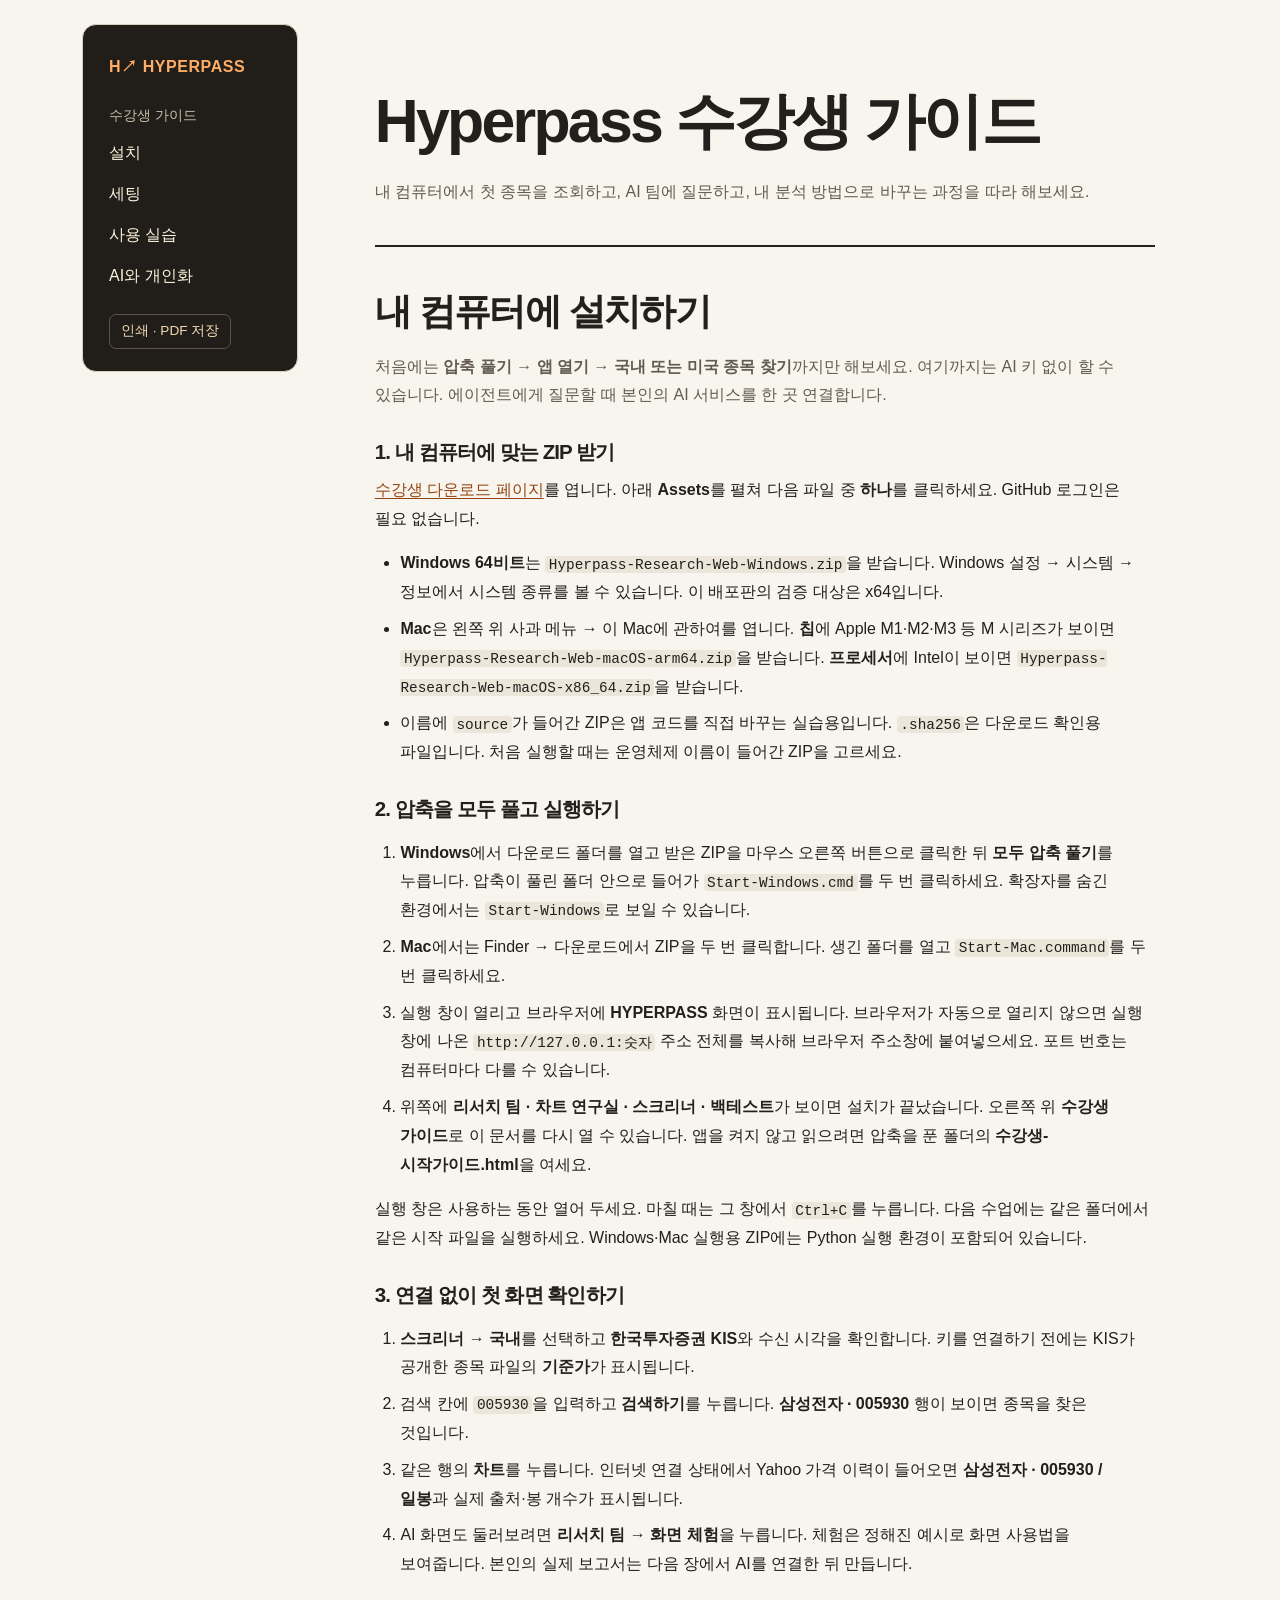
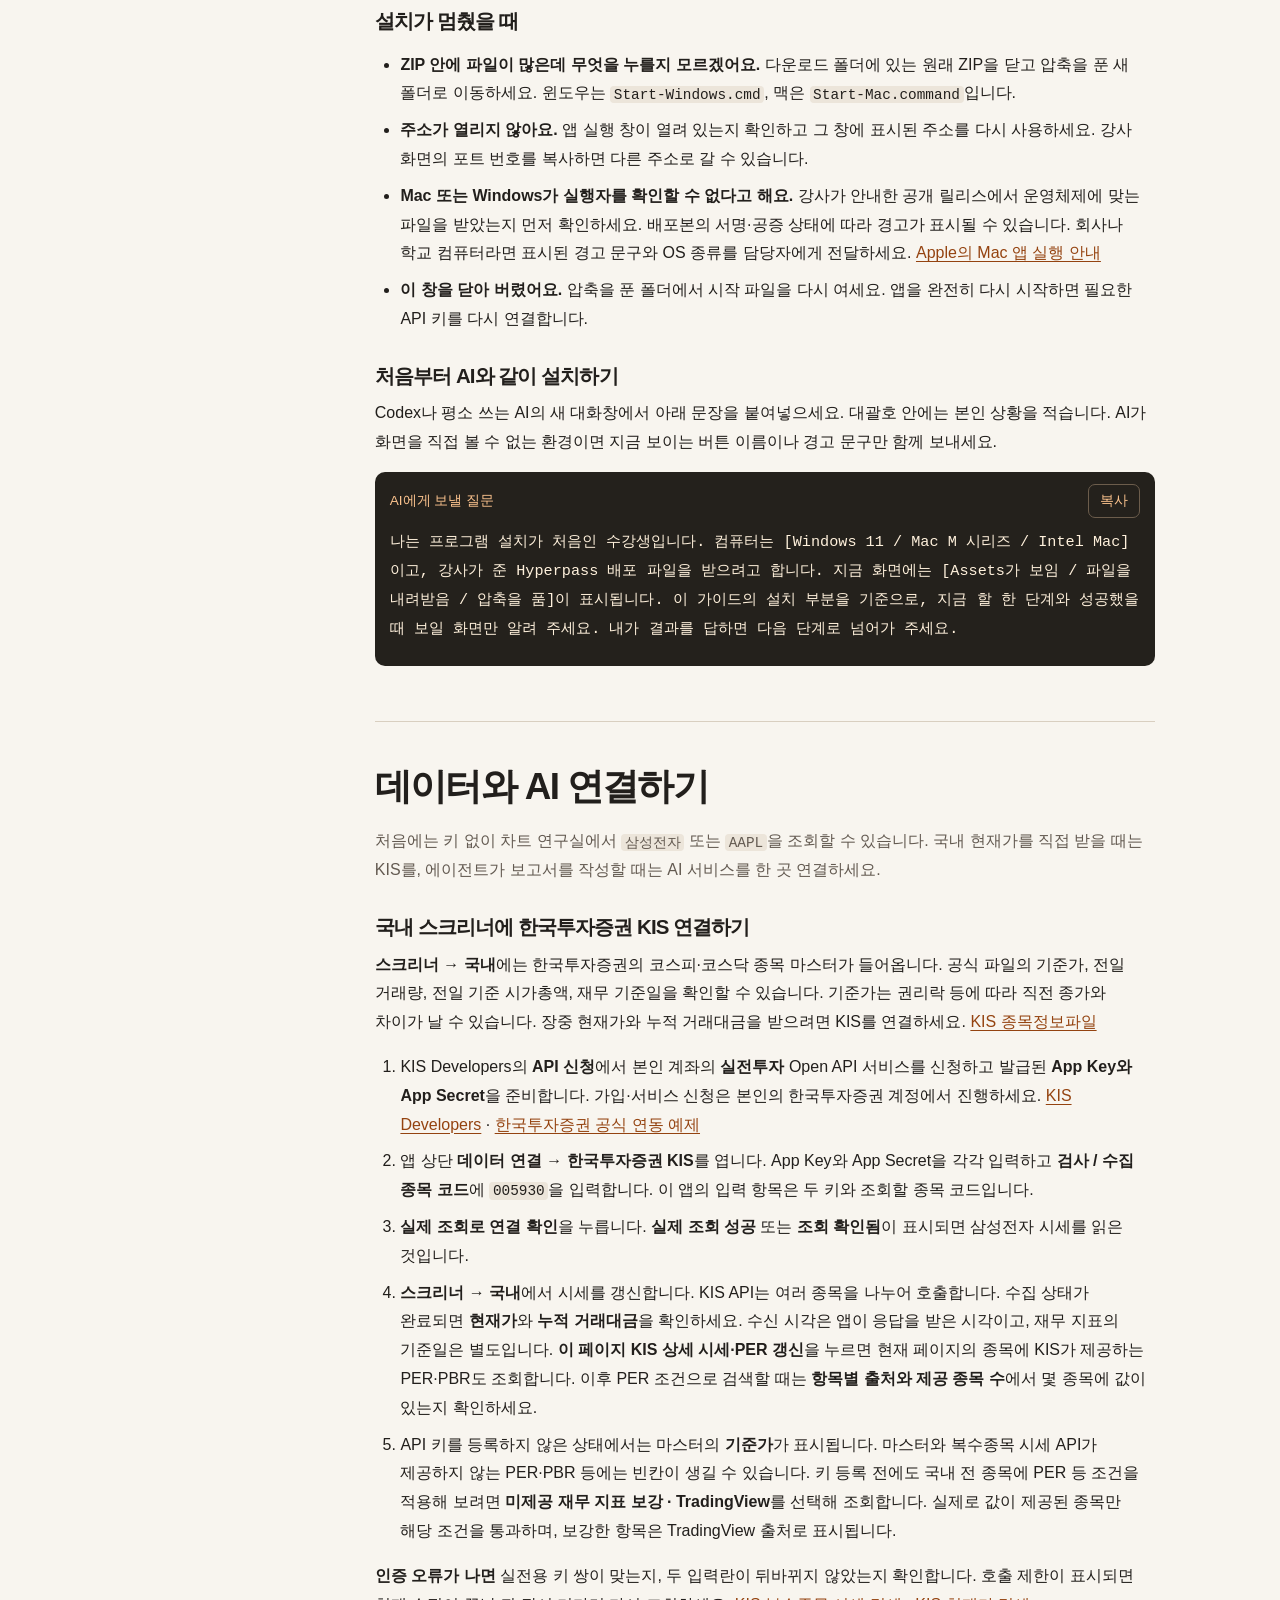
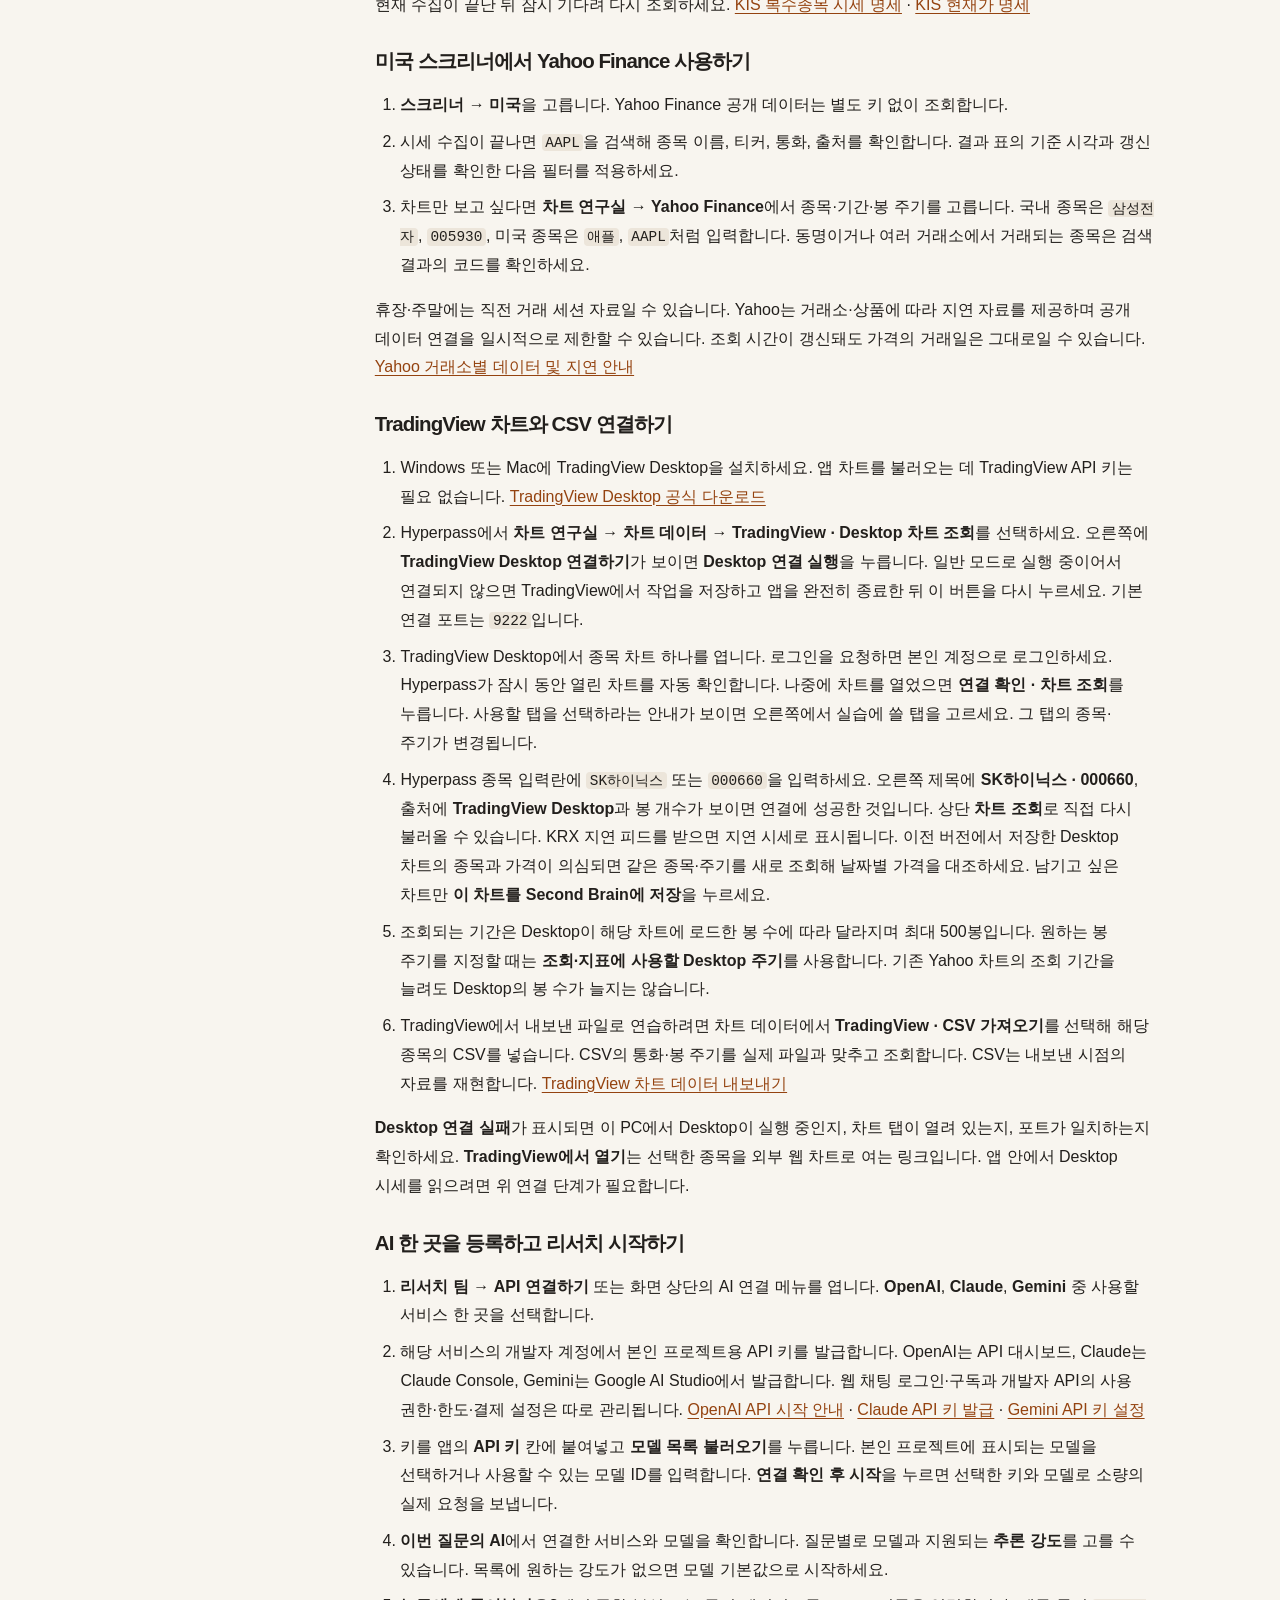
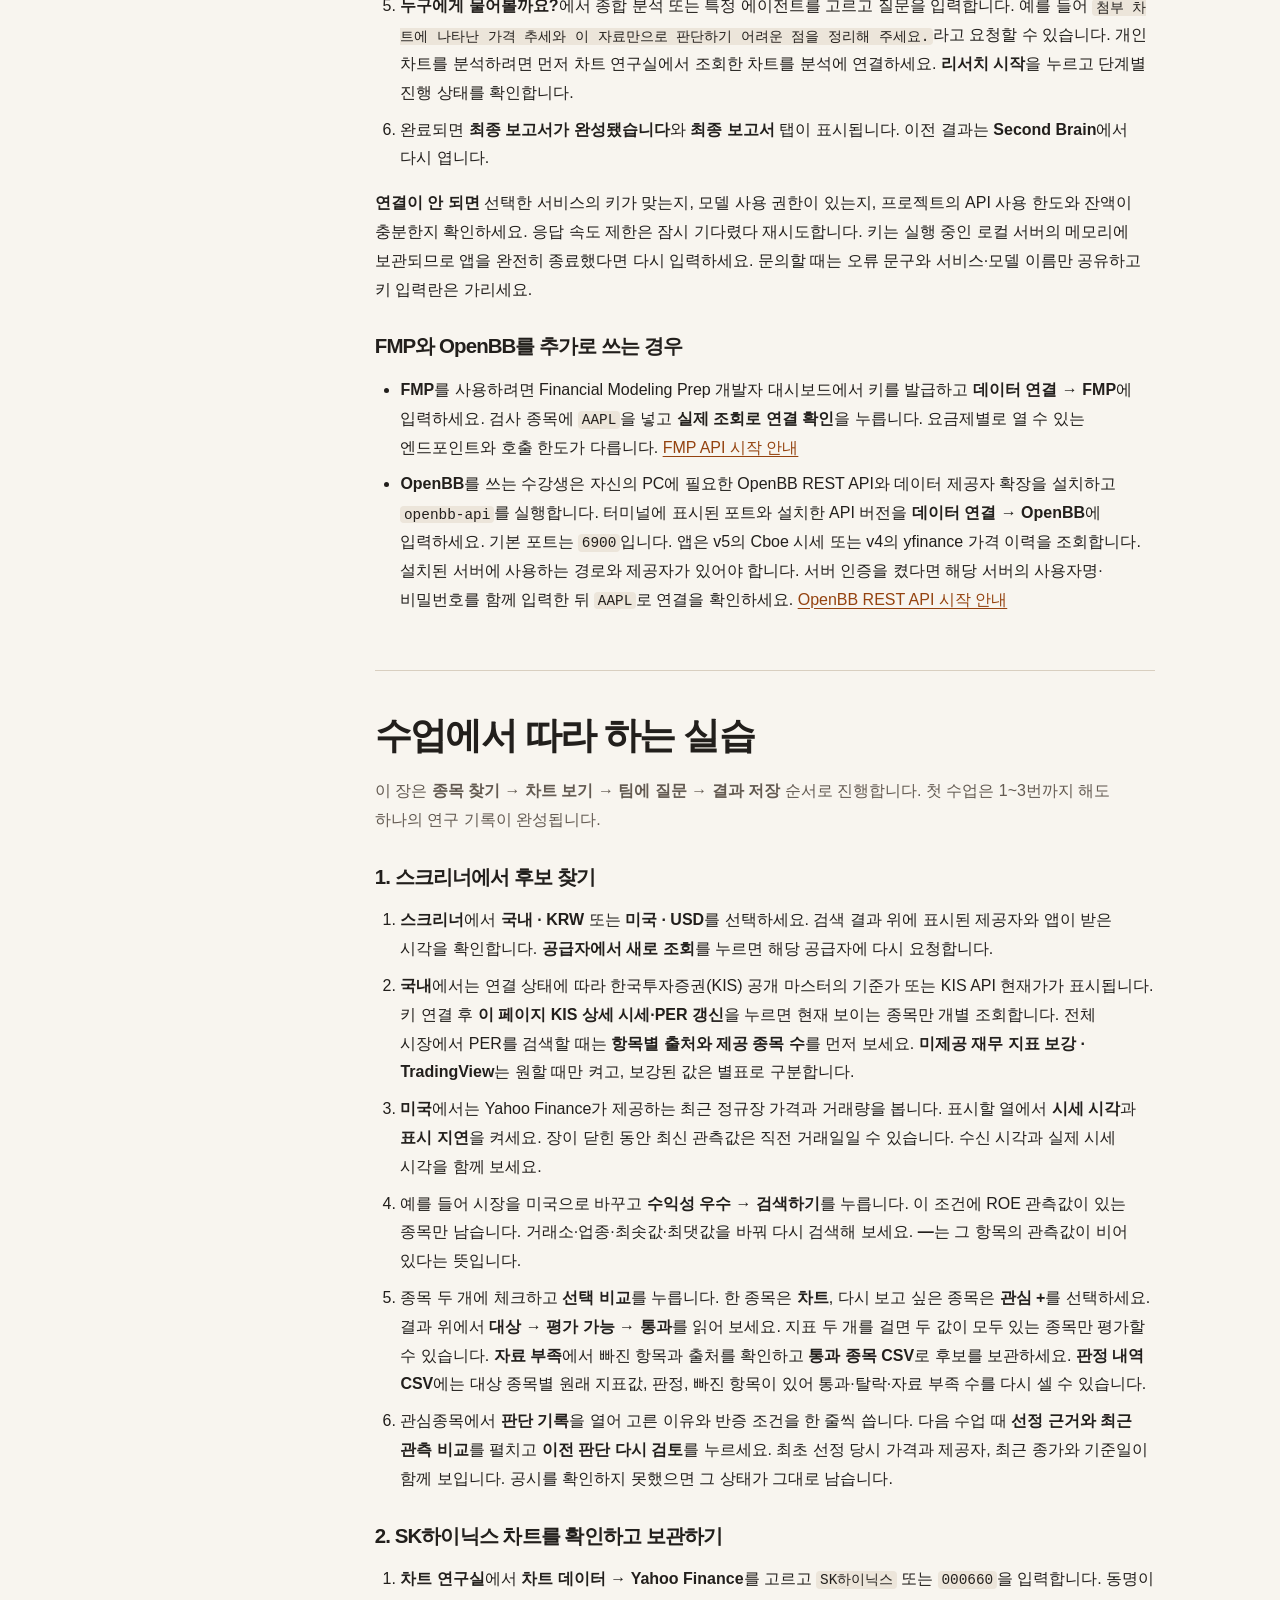
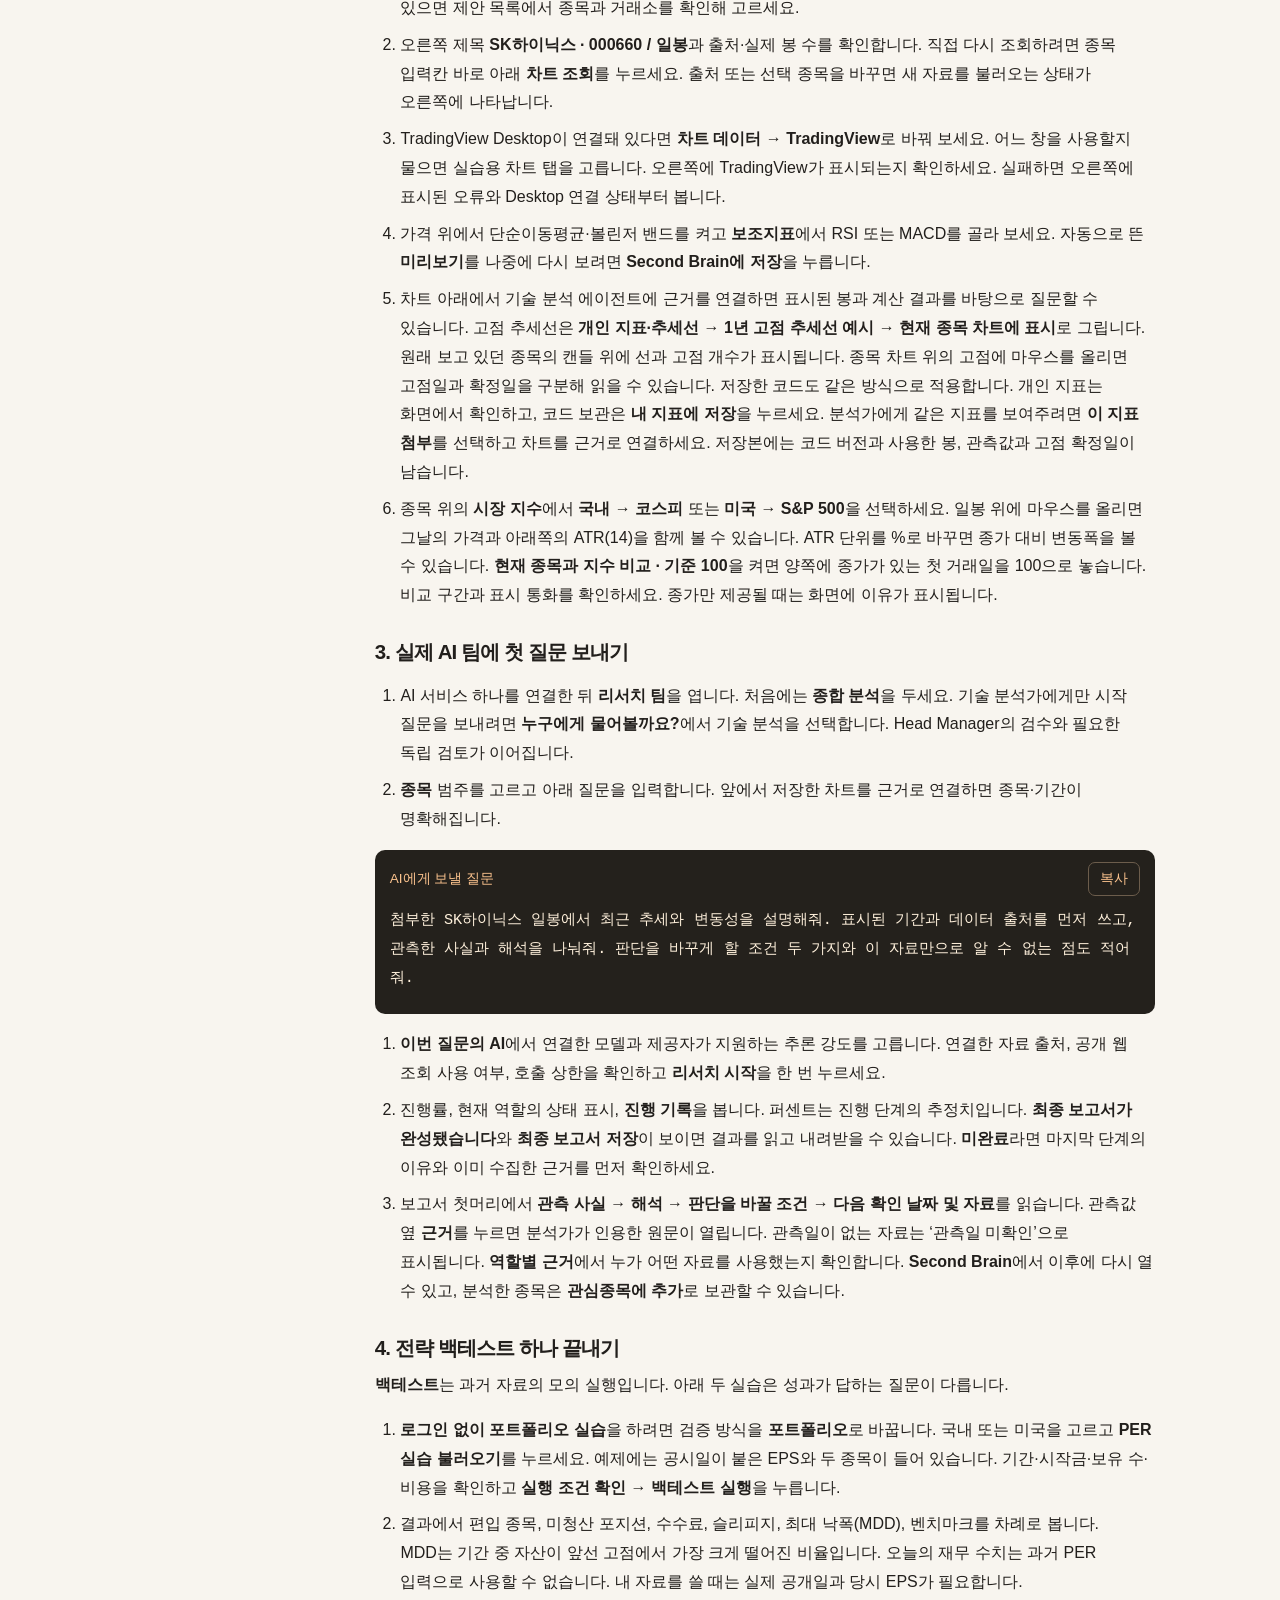
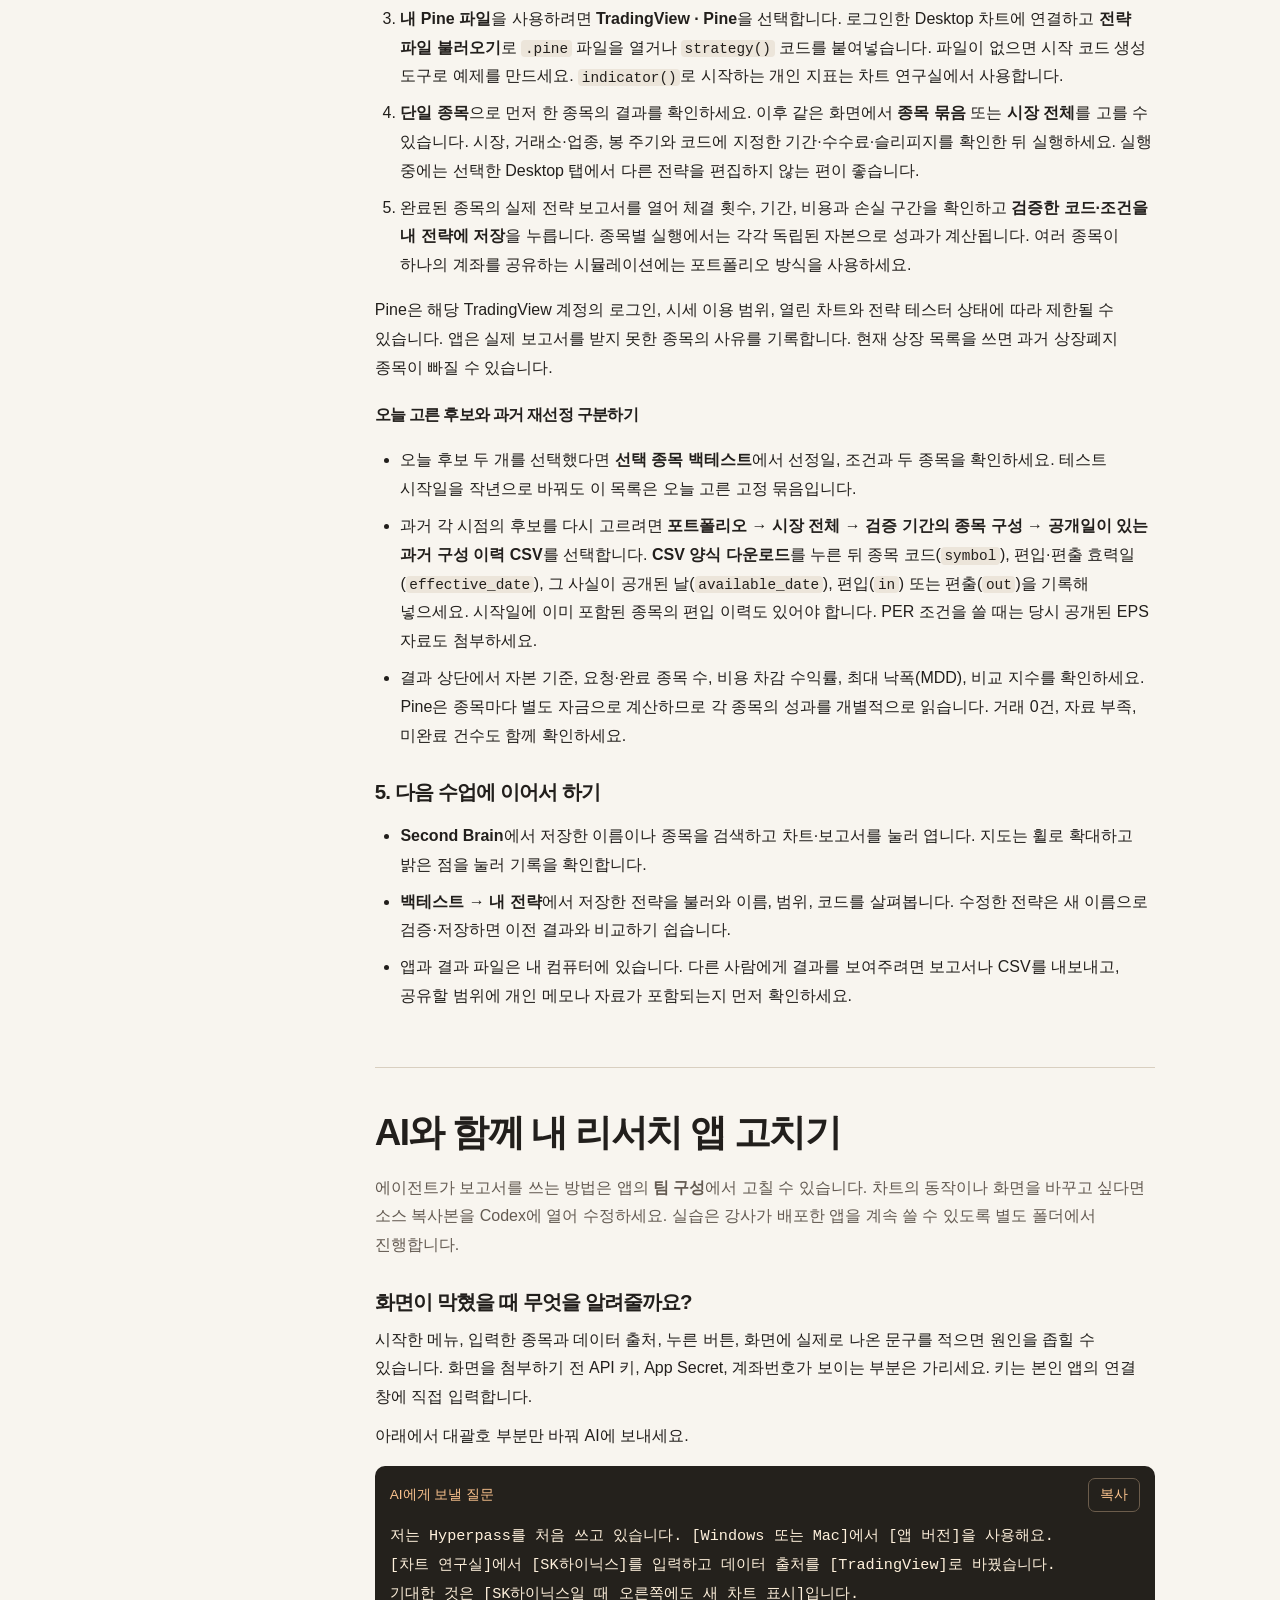
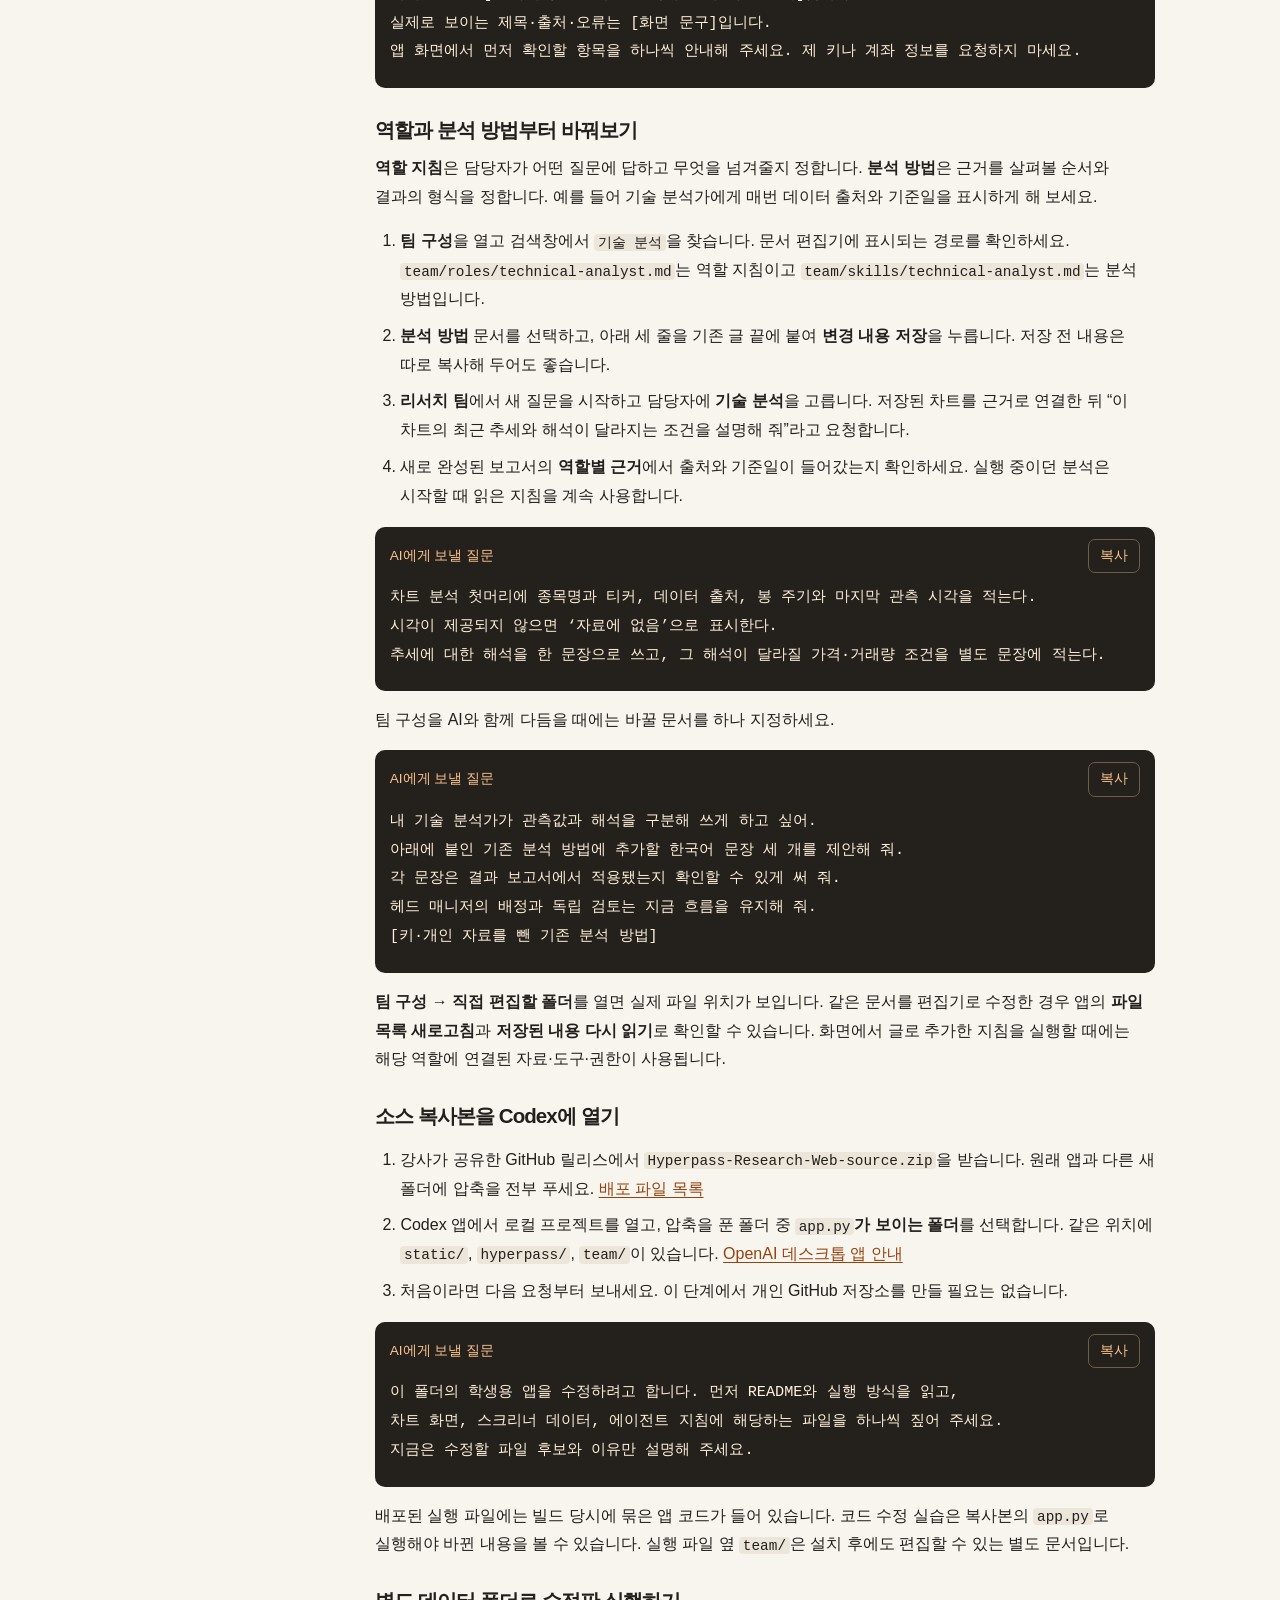
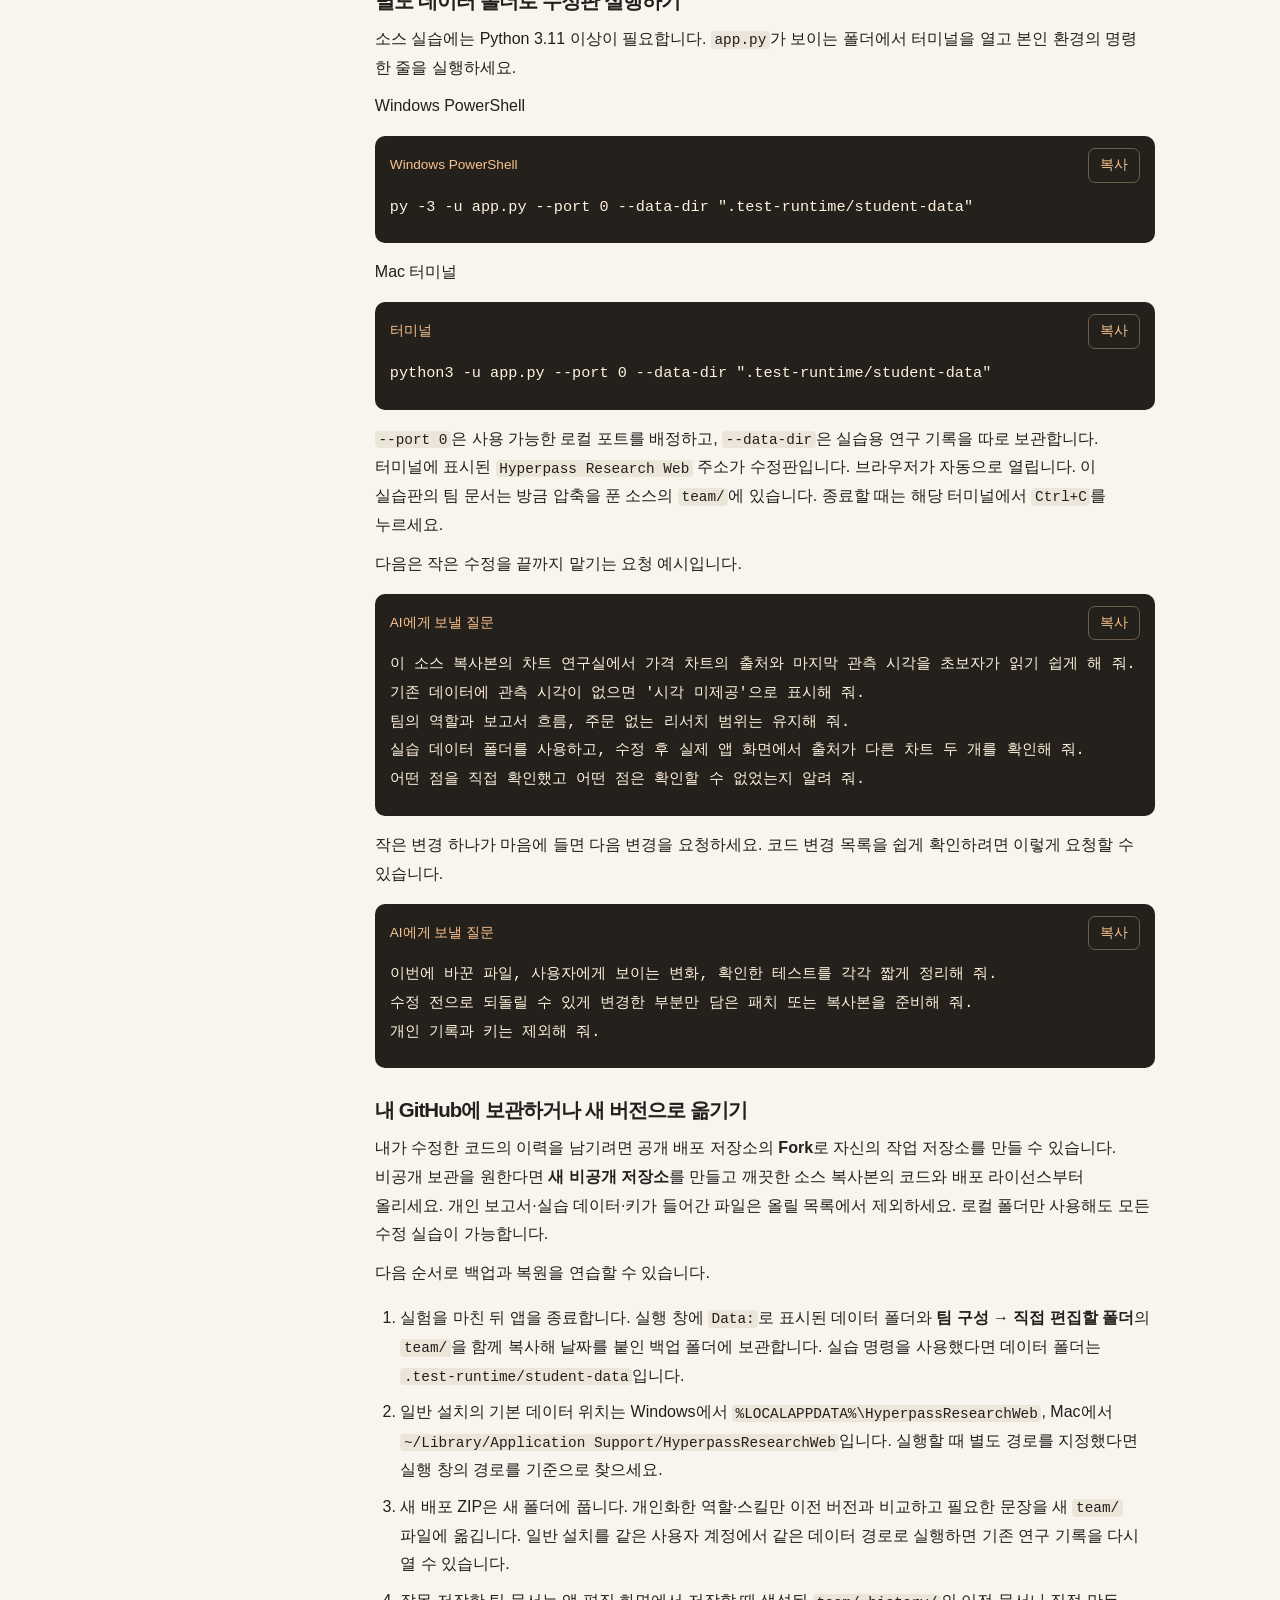
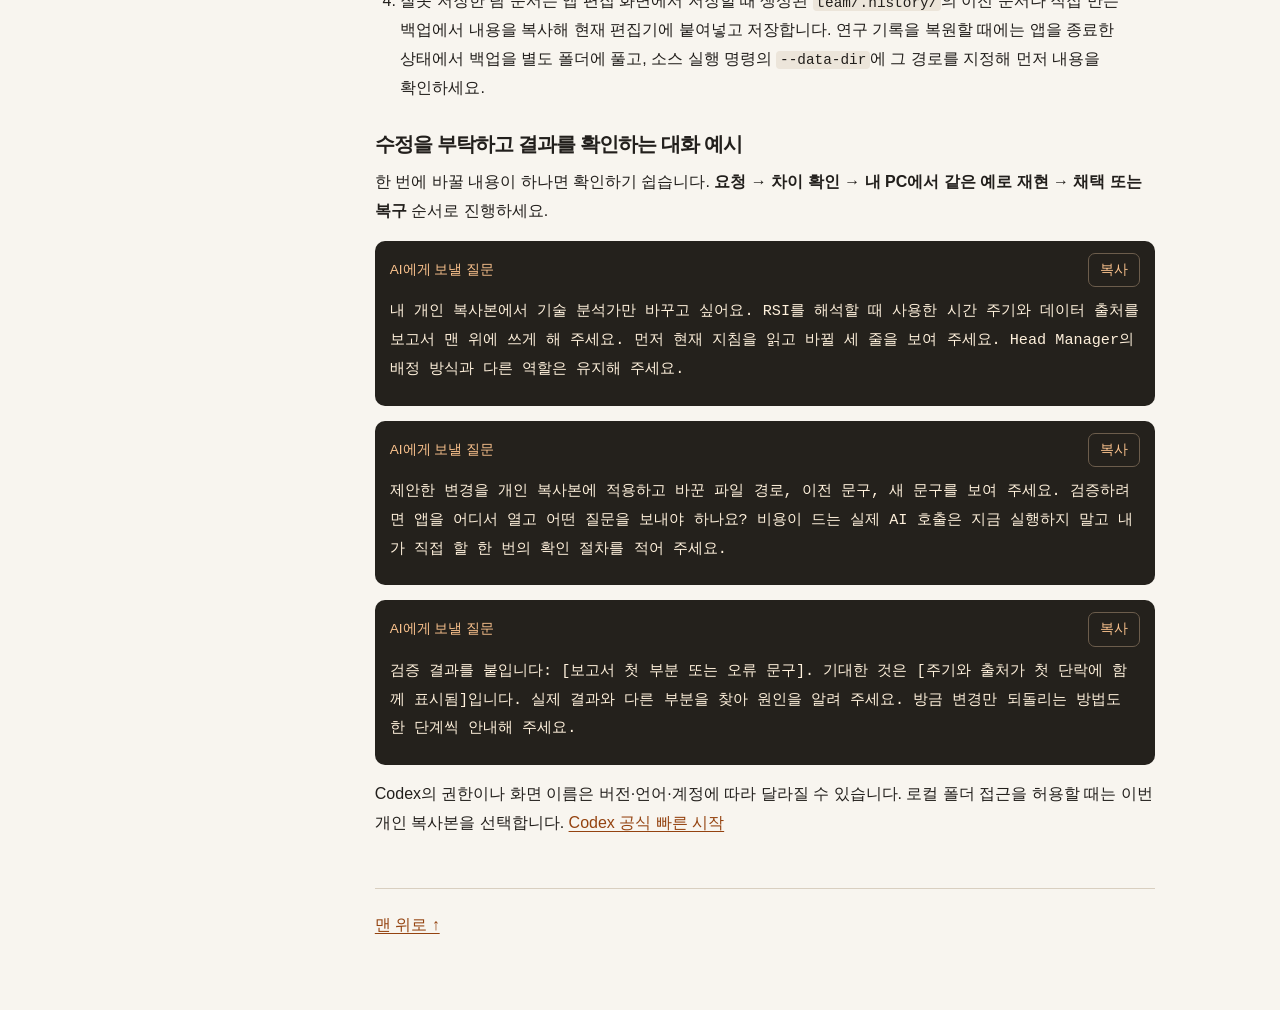
==== commit b37757bb: "Carry dated research evidence from screening through review and backtests" ====
--- a/수강생-시작가이드.html
+++ b/수강생-시작가이드.html
@@ -6,7 +6,7 @@
 <h2>내 컴퓨터에 설치하기</h2>
 <p>처음에는 <strong>압축 풀기 → 앱 열기 → 국내 또는 미국 종목 찾기</strong>까지만 해보세요. 여기까지는 AI 키 없이 할 수 있습니다. 에이전트에게 질문할 때 본인의 AI 서비스를 한 곳 연결합니다.</p>
 <h3>1. 내 컴퓨터에 맞는 ZIP 받기</h3>
-<p><a href="https://github.com/rrw9002-ops/Hyperpass-Research-Web/releases/tag/v0.7.4-preview">수강생 다운로드 페이지</a>를 엽니다. 아래 <strong>Assets</strong>를 펼쳐 다음 파일 중 <strong>하나</strong>를 클릭하세요. GitHub 로그인은 필요 없습니다.</p>
+<p><a href="https://github.com/rrw9002-ops/Hyperpass-Research-Web/releases/tag/v0.7.5-preview">수강생 다운로드 페이지</a>를 엽니다. 아래 <strong>Assets</strong>를 펼쳐 다음 파일 중 <strong>하나</strong>를 클릭하세요. GitHub 로그인은 필요 없습니다.</p>
 <ul>
 <li><strong>Windows 64비트</strong>는 <code>Hyperpass-Research-Web-Windows.zip</code>을 받습니다. Windows 설정 → 시스템 → 정보에서 시스템 종류를 볼 수 있습니다. 이 배포판의 검증 대상은 x64입니다.</li>
 <li><strong>Mac</strong>은 왼쪽 위 사과 메뉴 → 이 Mac에 관하여를 엽니다. <strong>칩</strong>에 Apple M1·M2·M3 등 M 시리즈가 보이면 <code>Hyperpass-Research-Web-macOS-arm64.zip</code>을 받습니다. <strong>프로세서</strong>에 Intel이 보이면 <code>Hyperpass-Research-Web-macOS-x86_64.zip</code>을 받습니다.</li>
@@ -93,7 +93,8 @@
 <li><strong>국내</strong>에서는 연결 상태에 따라 한국투자증권(KIS) 공개 마스터의 기준가 또는 KIS API 현재가가 표시됩니다. 키 연결 후 <strong>이 페이지 KIS 상세 시세·PER 갱신</strong>을 누르면 현재 보이는 종목만 개별 조회합니다. 전체 시장에서 PER를 검색할 때는 <strong>항목별 출처와 제공 종목 수</strong>를 먼저 보세요. <strong>미제공 재무 지표 보강 · TradingView</strong>는 원할 때만 켜고, 보강된 값은 별표로 구분합니다.</li>
 <li><strong>미국</strong>에서는 Yahoo Finance가 제공하는 최근 정규장 가격과 거래량을 봅니다. 표시할 열에서 <strong>시세 시각</strong>과 <strong>표시 지연</strong>을 켜세요. 장이 닫힌 동안 최신 관측값은 직전 거래일일 수 있습니다. 수신 시각과 실제 시세 시각을 함께 보세요.</li>
 <li>예를 들어 시장을 미국으로 바꾸고 <strong>수익성 우수 → 검색하기</strong>를 누릅니다. 이 조건에 ROE 관측값이 있는 종목만 남습니다. 거래소·업종·최솟값·최댓값을 바꿔 다시 검색해 보세요. <strong>—</strong>는 그 항목의 관측값이 비어 있다는 뜻입니다.</li>
-<li>종목 두 개에 체크하고 <strong>선택 비교</strong>를 누릅니다. 한 종목은 <strong>차트</strong>, 다시 보고 싶은 종목은 <strong>관심 +</strong>를 선택하세요. <strong>CSV 다운로드</strong>는 현재 필터·정렬에 맞는 결과 전체를 저장합니다.</li>
+<li>종목 두 개에 체크하고 <strong>선택 비교</strong>를 누릅니다. 한 종목은 <strong>차트</strong>, 다시 보고 싶은 종목은 <strong>관심 +</strong>를 선택하세요. 결과 위에서 <strong>대상 → 평가 가능 → 통과</strong>를 읽어 보세요. 지표 두 개를 걸면 두 값이 모두 있는 종목만 평가할 수 있습니다. <strong>자료 부족</strong>에서 빠진 항목과 출처를 확인하고 <strong>통과 종목 CSV</strong>로 후보를 보관하세요. <strong>판정 내역 CSV</strong>에는 대상 종목별 원래 지표값, 판정, 빠진 항목이 있어 통과·탈락·자료 부족 수를 다시 셀 수 있습니다.</li>
+<li>관심종목에서 <strong>판단 기록</strong>을 열어 고른 이유와 반증 조건을 한 줄씩 씁니다. 다음 수업 때 <strong>선정 근거와 최근 관측 비교</strong>를 펼치고 <strong>이전 판단 다시 검토</strong>를 누르세요. 최초 선정 당시 가격과 제공자, 최근 종가와 기준일이 함께 보입니다. 공시를 확인하지 못했으면 그 상태가 그대로 남습니다.</li>
 </ol>
 <h3>2. SK하이닉스 차트를 확인하고 보관하기</h3>
 <ol>
@@ -101,8 +102,8 @@
 <li>오른쪽 제목 <strong>SK하이닉스 · 000660 / 일봉</strong>과 출처·실제 봉 수를 확인합니다. 직접 다시 조회하려면 종목 입력칸 바로 아래 <strong>차트 조회</strong>를 누르세요. 출처 또는 선택 종목을 바꾸면 새 자료를 불러오는 상태가 오른쪽에 나타납니다.</li>
 <li>TradingView Desktop이 연결돼 있다면 <strong>차트 데이터 → TradingView</strong>로 바꿔 보세요. 어느 창을 사용할지 물으면 실습용 차트 탭을 고릅니다. 오른쪽에 TradingView가 표시되는지 확인하세요. 실패하면 오른쪽에 표시된 오류와 Desktop 연결 상태부터 봅니다.</li>
 <li>가격 위에서 단순이동평균·볼린저 밴드를 켜고 <strong>보조지표</strong>에서 RSI 또는 MACD를 골라 보세요. 자동으로 뜬 <strong>미리보기</strong>를 나중에 다시 보려면 <strong>Second Brain에 저장</strong>을 누릅니다.</li>
-<li>차트 아래에서 기술 분석 에이전트에 근거를 연결하면 표시된 봉과 계산 결과를 바탕으로 질문할 수 있습니다. 고점 추세선은 <strong>개인 지표·추세선 → 1년 고점 추세선 예시 → 현재 종목 차트에 표시</strong>로 그립니다. 원래 보고 있던 종목의 캔들 위에 선과 고점 개수가 표시됩니다. 종목 차트 위의 고점에 마우스를 올리면 고점일과 확정일을 구분해 읽을 수 있습니다. 저장한 코드도 같은 방식으로 적용합니다. 개인 지표는 화면에서 확인하고, 코드 보관은 <strong>내 지표에 저장</strong>을 누르세요. 이 선은 현재 기술 분석가에게 전달하는 저장 차트에는 포함되지 않습니다.</li>
-<li>종목 위의 <strong>시장 지수</strong>에서 <strong>국내 → 코스피</strong> 또는 <strong>미국 → S&amp;P 500</strong>을 선택하세요. 일봉 위에 마우스를 올리면 그날의 가격과 아래쪽의 ATR(14)을 함께 볼 수 있습니다. ATR의 단위는 지수 포인트입니다. 종가만 제공될 때는 화면에 이유가 표시됩니다.</li>
+<li>차트 아래에서 기술 분석 에이전트에 근거를 연결하면 표시된 봉과 계산 결과를 바탕으로 질문할 수 있습니다. 고점 추세선은 <strong>개인 지표·추세선 → 1년 고점 추세선 예시 → 현재 종목 차트에 표시</strong>로 그립니다. 원래 보고 있던 종목의 캔들 위에 선과 고점 개수가 표시됩니다. 종목 차트 위의 고점에 마우스를 올리면 고점일과 확정일을 구분해 읽을 수 있습니다. 저장한 코드도 같은 방식으로 적용합니다. 개인 지표는 화면에서 확인하고, 코드 보관은 <strong>내 지표에 저장</strong>을 누르세요. 분석가에게 같은 지표를 보여주려면 <strong>이 지표 첨부</strong>를 선택하고 차트를 근거로 연결하세요. 저장본에는 코드 버전과 사용한 봉, 관측값과 고점 확정일이 남습니다.</li>
+<li>종목 위의 <strong>시장 지수</strong>에서 <strong>국내 → 코스피</strong> 또는 <strong>미국 → S&amp;P 500</strong>을 선택하세요. 일봉 위에 마우스를 올리면 그날의 가격과 아래쪽의 ATR(14)을 함께 볼 수 있습니다. ATR 단위를 %로 바꾸면 종가 대비 변동폭을 볼 수 있습니다. <strong>현재 종목과 지수 비교 · 기준 100</strong>을 켜면 양쪽에 종가가 있는 첫 거래일을 100으로 놓습니다. 비교 구간과 표시 통화를 확인하세요. 종가만 제공될 때는 화면에 이유가 표시됩니다.</li>
 </ol>
 <h3>3. 실제 AI 팀에 첫 질문 보내기</h3>
 <ol>
@@ -113,7 +114,7 @@
 <ol>
 <li><strong>이번 질문의 AI</strong>에서 연결한 모델과 제공자가 지원하는 추론 강도를 고릅니다. 연결한 자료 출처, 공개 웹 조회 사용 여부, 호출 상한을 확인하고 <strong>리서치 시작</strong>을 한 번 누르세요.</li>
 <li>진행률, 현재 역할의 상태 표시, <strong>진행 기록</strong>을 봅니다. 퍼센트는 진행 단계의 추정치입니다. <strong>최종 보고서가 완성됐습니다</strong>와 <strong>최종 보고서 저장</strong>이 보이면 결과를 읽고 내려받을 수 있습니다. <strong>미완료</strong>라면 마지막 단계의 이유와 이미 수집한 근거를 먼저 확인하세요.</li>
-<li><strong>역할별 근거</strong>에서 누가 어떤 자료를 사용했는지 확인합니다. <strong>Second Brain</strong>에서 이후에 다시 열 수 있고, 분석한 종목은 <strong>관심종목에 추가</strong>로 보관할 수 있습니다.</li>
+<li>보고서 첫머리에서 <strong>관측 사실 → 해석 → 판단을 바꿀 조건 → 다음 확인 날짜 및 자료</strong>를 읽습니다. 관측값 옆 <strong>근거</strong>를 누르면 분석가가 인용한 원문이 열립니다. 관측일이 없는 자료는 ‘관측일 미확인’으로 표시됩니다. <strong>역할별 근거</strong>에서 누가 어떤 자료를 사용했는지 확인합니다. <strong>Second Brain</strong>에서 이후에 다시 열 수 있고, 분석한 종목은 <strong>관심종목에 추가</strong>로 보관할 수 있습니다.</li>
 </ol>
 <h3>4. 전략 백테스트 하나 끝내기</h3>
 <p><strong>백테스트</strong>는 과거 자료의 모의 실행입니다. 아래 두 실습은 성과가 답하는 질문이 다릅니다.</p>
@@ -124,7 +125,13 @@
 <li><strong>단일 종목</strong>으로 먼저 한 종목의 결과를 확인하세요. 이후 같은 화면에서 <strong>종목 묶음</strong> 또는 <strong>시장 전체</strong>를 고를 수 있습니다. 시장, 거래소·업종, 봉 주기와 코드에 지정한 기간·수수료·슬리피지를 확인한 뒤 실행하세요. 실행 중에는 선택한 Desktop 탭에서 다른 전략을 편집하지 않는 편이 좋습니다.</li>
 <li>완료된 종목의 실제 전략 보고서를 열어 체결 횟수, 기간, 비용과 손실 구간을 확인하고 <strong>검증한 코드·조건을 내 전략에 저장</strong>을 누릅니다. 종목별 실행에서는 각각 독립된 자본으로 성과가 계산됩니다. 여러 종목이 하나의 계좌를 공유하는 시뮬레이션에는 포트폴리오 방식을 사용하세요.</li>
 </ol>
-<p>Pine은 해당 TradingView 계정의 로그인, 시세 이용 범위, 열린 차트와 전략 테스터 상태에 따라 제한될 수 있습니다. 앱은 실제 보고서를 받지 못한 종목의 사유를 기록합니다. 시장 전체 시뮬레이션은 조회 시점의 상장 목록을 사용하므로 과거 상장폐지 종목이 빠질 수 있습니다.</p>
+<p>Pine은 해당 TradingView 계정의 로그인, 시세 이용 범위, 열린 차트와 전략 테스터 상태에 따라 제한될 수 있습니다. 앱은 실제 보고서를 받지 못한 종목의 사유를 기록합니다. 현재 상장 목록을 쓰면 과거 상장폐지 종목이 빠질 수 있습니다.</p>
+<h4>오늘 고른 후보와 과거 재선정 구분하기</h4>
+<ul>
+<li>오늘 후보 두 개를 선택했다면 <strong>선택 종목 백테스트</strong>에서 선정일, 조건과 두 종목을 확인하세요. 테스트 시작일을 작년으로 바꿔도 이 목록은 오늘 고른 고정 묶음입니다.</li>
+<li>과거 각 시점의 후보를 다시 고르려면 <strong>포트폴리오 → 시장 전체 → 검증 기간의 종목 구성 → 공개일이 있는 과거 구성 이력 CSV</strong>를 선택합니다. <strong>CSV 양식 다운로드</strong>를 누른 뒤 종목 코드(<code>symbol</code>), 편입·편출 효력일(<code>effective_date</code>), 그 사실이 공개된 날(<code>available_date</code>), 편입(<code>in</code>) 또는 편출(<code>out</code>)을 기록해 넣으세요. 시작일에 이미 포함된 종목의 편입 이력도 있어야 합니다. PER 조건을 쓸 때는 당시 공개된 EPS 자료도 첨부하세요.</li>
+<li>결과 상단에서 자본 기준, 요청·완료 종목 수, 비용 차감 수익률, 최대 낙폭(MDD), 비교 지수를 확인하세요. Pine은 종목마다 별도 자금으로 계산하므로 각 종목의 성과를 개별적으로 읽습니다. 거래 0건, 자료 부족, 미완료 건수도 함께 확인하세요.</li>
+</ul>
 <h3>5. 다음 수업에 이어서 하기</h3>
 <ul>
 <li><strong>Second Brain</strong>에서 저장한 이름이나 종목을 검색하고 차트·보고서를 눌러 엽니다. 지도는 휠로 확대하고 밝은 점을 눌러 기록을 확인합니다.</li>
